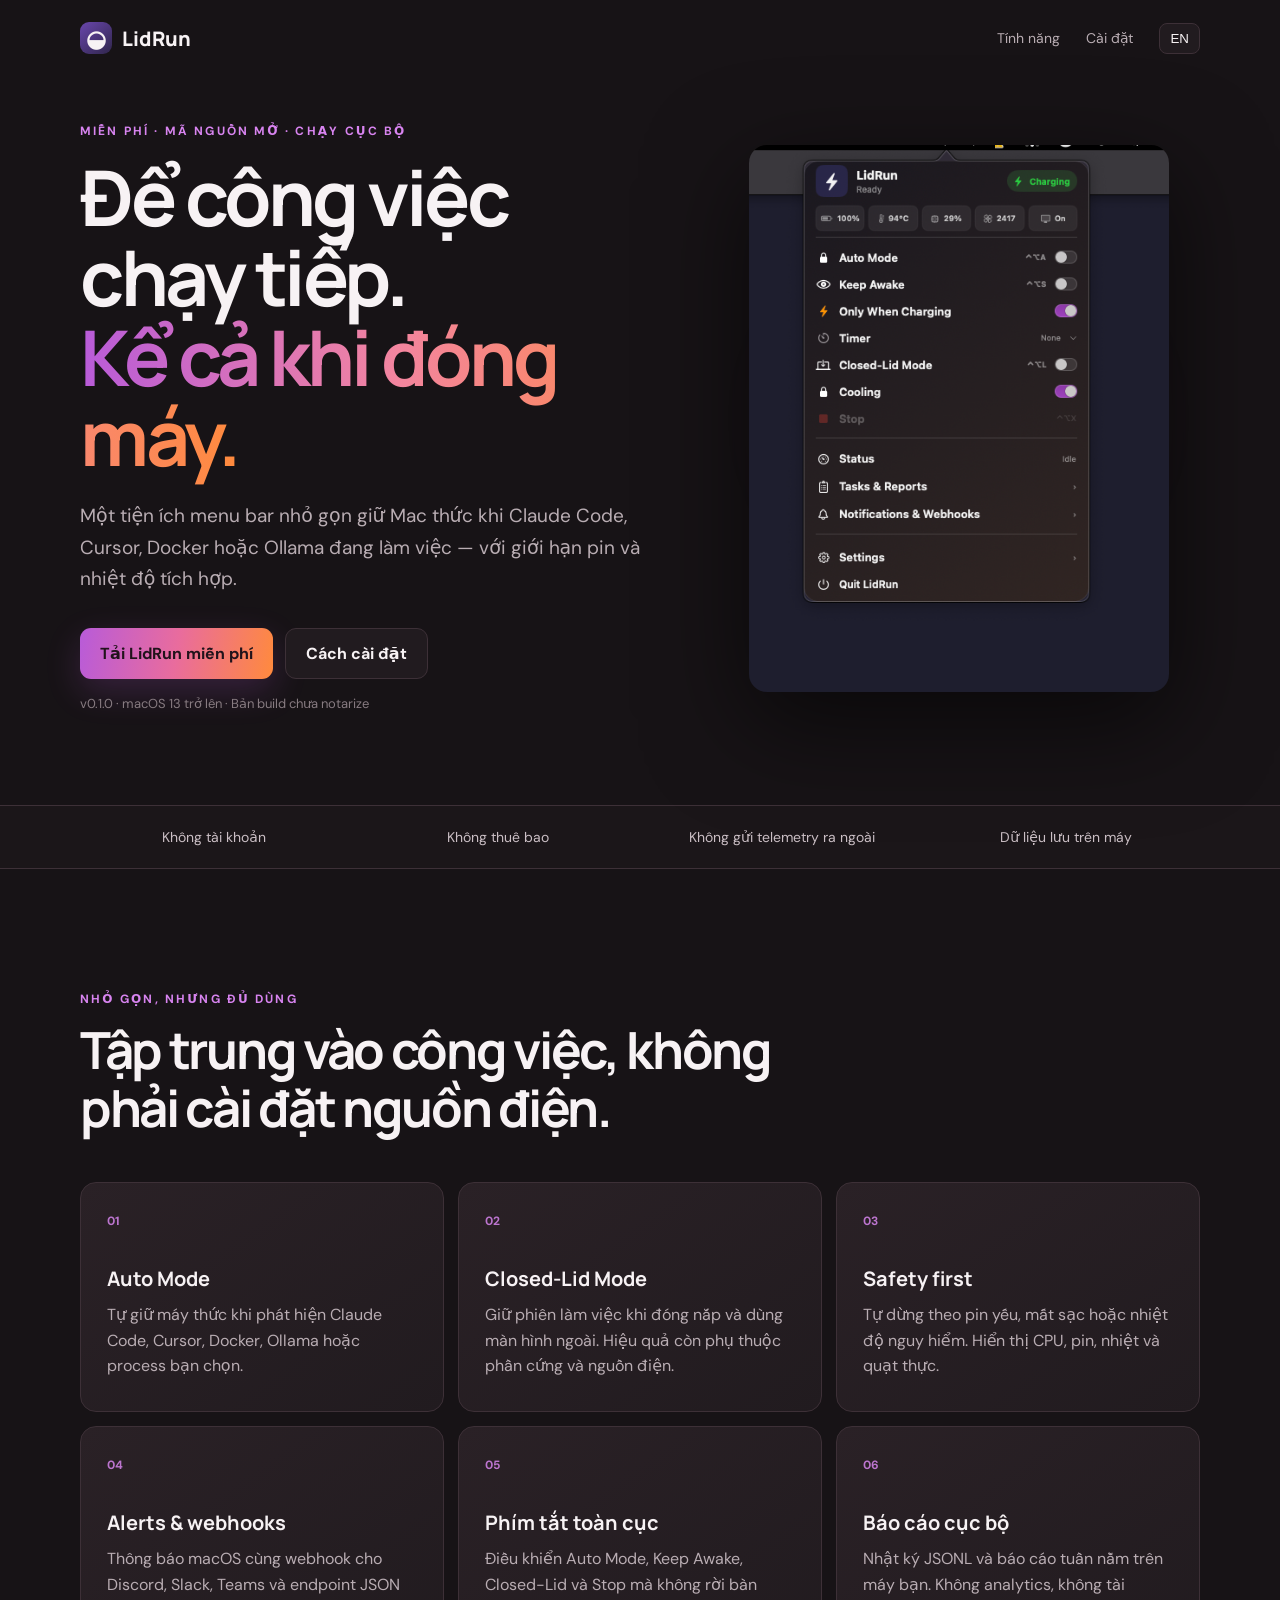
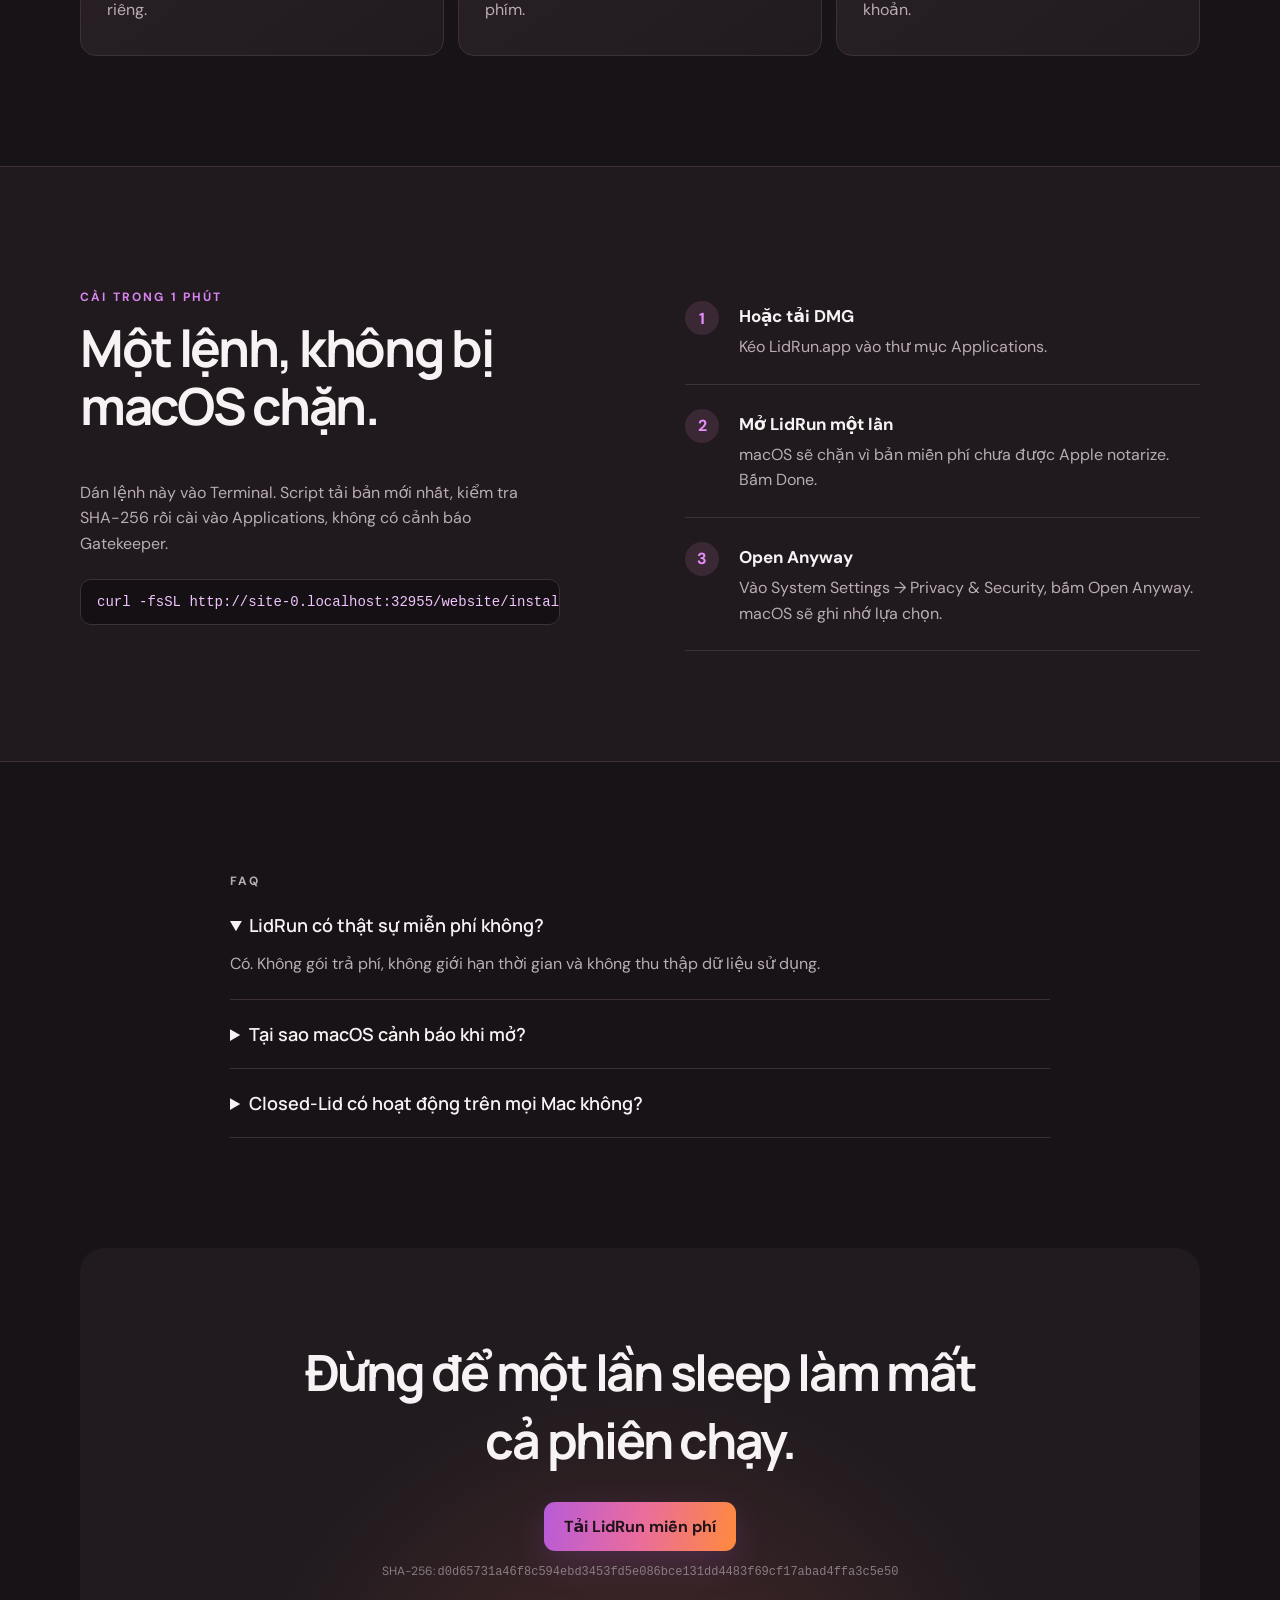
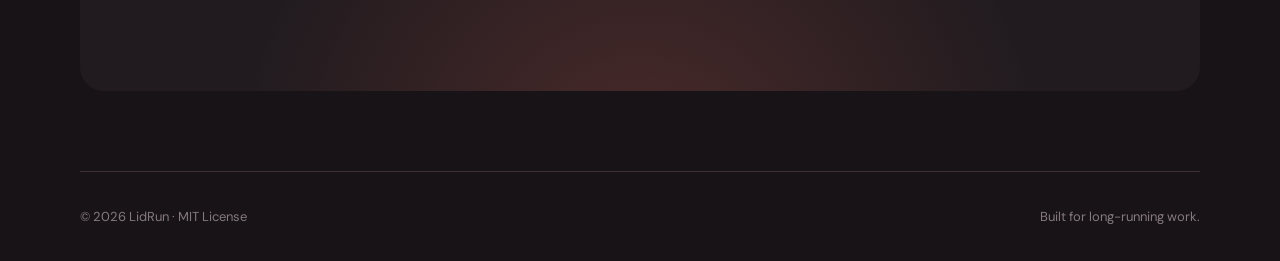
==== website/index.html @ 7188a120 "fix: launch crash in release build; add no-prompt install script Notification permission callbacks r" ====
<!doctype html>
<html lang="vi">
<head>
  <meta charset="utf-8">
  <meta name="viewport" content="width=device-width, initial-scale=1">
  <meta name="description" content="LidRun keeps long-running work awake on macOS with local automation and safety guardrails.">
  <meta name="theme-color" content="#171316">
  <title>LidRun — Keep work running on macOS</title>
  <link rel="stylesheet" href="styles.css">
  <script src="app.js" defer></script>
</head>
<body>
  <header class="nav wrap">
    <a class="brand" href="#top" aria-label="LidRun home"><span class="brand-mark">◒</span>LidRun</a>
    <nav>
      <a href="#features" data-i18n="navFeatures">Tính năng</a>
      <a href="#install" data-i18n="navInstall">Cài đặt</a>
      <a id="source-link" hidden data-i18n="source">Mã nguồn</a>
      <button id="language" type="button" aria-label="Switch language">EN</button>
    </nav>
  </header>

  <main id="top">
    <section class="hero wrap">
      <div class="hero-copy">
        <p class="eyebrow" data-i18n="eyebrow">MIỄN PHÍ · MÃ NGUỒN MỞ · CHẠY CỤC BỘ</p>
        <h1 data-i18n="heroTitle">Để công việc chạy tiếp.<br><em>Kể cả khi đóng máy.</em></h1>
        <p class="lead" data-i18n="heroBody">Một tiện ích menu bar nhỏ gọn giữ Mac thức khi Claude Code, Cursor, Docker hoặc Ollama đang làm việc — với giới hạn pin và nhiệt độ tích hợp.</p>
        <div class="actions">
          <a class="button primary download-link" href="https://statics.pancake.vn/web-media-263/d0/d6/57/31/a46f8c594ebd3453fd5e086bce131dd4483f69cf17abad4ffa3c5e50.dmg" data-i18n="download">Tải LidRun miễn phí</a>
          <a class="button secondary" href="#install" data-i18n="howInstall">Cách cài đặt</a>
        </div>
        <p class="meta"><span id="version">v0.1.0</span> · <span data-i18n="requirement">macOS 13 trở lên</span> · <span data-i18n="unsigned">Bản build chưa notarize</span></p>
      </div>
      <div class="preview">
        <div class="glow"></div>
        <img src="assets/lidrun-panel.png" alt="LidRun menu bar control panel" width="485" height="632">
      </div>
    </section>

    <section class="trust">
      <div class="wrap trust-grid">
        <span data-i18n="trust1">Không tài khoản</span>
        <span data-i18n="trust2">Không thuê bao</span>
        <span data-i18n="trust3">Không gửi telemetry ra ngoài</span>
        <span data-i18n="trust4">Dữ liệu lưu trên máy</span>
      </div>
    </section>

    <section id="features" class="section wrap">
      <p class="eyebrow" data-i18n="featuresEye">NHỎ GỌN, NHƯNG ĐỦ DÙNG</p>
      <h2 data-i18n="featuresTitle">Tập trung vào công việc, không phải cài đặt nguồn điện.</h2>
      <div class="cards">
        <article><b>01</b><h3 data-i18n="f1Title">Auto Mode</h3><p data-i18n="f1Body">Tự giữ máy thức khi phát hiện Claude Code, Cursor, Docker, Ollama hoặc process bạn chọn.</p></article>
        <article><b>02</b><h3 data-i18n="f2Title">Closed-Lid Mode</h3><p data-i18n="f2Body">Giữ phiên làm việc khi đóng nắp và dùng màn hình ngoài. Hiệu quả còn phụ thuộc phần cứng và nguồn điện.</p></article>
        <article><b>03</b><h3 data-i18n="f3Title">Safety first</h3><p data-i18n="f3Body">Tự dừng theo pin yếu, mất sạc hoặc nhiệt độ nguy hiểm. Hiển thị CPU, pin, nhiệt và quạt thực.</p></article>
        <article><b>04</b><h3 data-i18n="f4Title">Alerts & webhooks</h3><p data-i18n="f4Body">Thông báo macOS cùng webhook cho Discord, Slack, Teams và endpoint JSON riêng.</p></article>
        <article><b>05</b><h3 data-i18n="f5Title">Phím tắt toàn cục</h3><p data-i18n="f5Body">Điều khiển Auto Mode, Keep Awake, Closed-Lid và Stop mà không rời bàn phím.</p></article>
        <article><b>06</b><h3 data-i18n="f6Title">Báo cáo cục bộ</h3><p data-i18n="f6Body">Nhật ký JSONL và báo cáo tuần nằm trên máy bạn. Không analytics, không tài khoản.</p></article>
      </div>
    </section>

    <section id="install" class="section install">
      <div class="wrap install-grid">
        <div>
          <p class="eyebrow" data-i18n="installEye">CÀI TRONG 1 PHÚT</p>
          <h2 data-i18n="installTitle">Một lệnh, không bị macOS chặn.</h2>
          <p class="install-note" data-i18n="gatekeeper">Dán lệnh này vào Terminal. Script tải bản mới nhất, kiểm tra SHA-256 rồi cài vào Applications, không có cảnh báo Gatekeeper.</p>
          <pre class="command"><code id="install-command">curl -fsSL https://vuluu2k.github.io/LidRun/install.sh | bash</code></pre>
        </div>
        <ol>
          <li><span>1</span><div><h3 data-i18n="step1Title">Hoặc tải DMG</h3><p data-i18n="step1Body">Kéo LidRun.app vào thư mục Applications.</p></div></li>
          <li><span>2</span><div><h3 data-i18n="step2Title">Mở LidRun một lần</h3><p data-i18n="step2Body">macOS sẽ chặn vì bản miễn phí chưa được Apple notarize. Bấm Done.</p></div></li>
          <li><span>3</span><div><h3 data-i18n="step3Title">Open Anyway</h3><p data-i18n="step3Body">Vào System Settings → Privacy &amp; Security, bấm Open Anyway. macOS sẽ ghi nhớ lựa chọn.</p></div></li>
        </ol>
      </div>
    </section>

    <section class="section wrap faq">
      <p class="eyebrow">FAQ</p>
      <details open><summary data-i18n="q1">LidRun có thật sự miễn phí không?</summary><p data-i18n="a1">Có. Không gói trả phí, không giới hạn thời gian và không thu thập dữ liệu sử dụng.</p></details>
      <details><summary data-i18n="q2">Tại sao macOS cảnh báo khi mở?</summary><p data-i18n="a2">Bản tải miễn phí chưa được notarize bằng tài khoản Apple Developer trả phí. Dùng lệnh cài Terminal, hoặc System Settings → Privacy &amp; Security → Open Anyway ở lần đầu.</p></details>
      <details><summary data-i18n="q3">Closed-Lid có hoạt động trên mọi Mac không?</summary><p data-i18n="a3">Không thể đảm bảo trên mọi cấu hình. macOS, nguồn điện, màn hình ngoài và phần cứng có thể ảnh hưởng. Hãy thử với công việc không quan trọng trước.</p></details>
    </section>

    <section class="cta wrap">
      <h2 data-i18n="ctaTitle">Đừng để một lần sleep làm mất cả phiên chạy.</h2>
      <a class="button primary download-link" href="https://statics.pancake.vn/web-media-263/d0/d6/57/31/a46f8c594ebd3453fd5e086bce131dd4483f69cf17abad4ffa3c5e50.dmg" data-i18n="download">Tải LidRun miễn phí</a>
      <p><span id="checksum-label">SHA-256</span>: <code id="checksum">d0d65731…e50</code></p>
    </section>
  </main>

  <footer class="wrap"><span>© <span id="year"></span> LidRun · <a href="https://github.com/vuluu2k/LidRun/blob/main/LICENSE">MIT License</a></span><span data-i18n="footer">Built for long-running work.</span></footer>
</body>
</html>
---- website/styles.css ----
@import url('https://fonts.googleapis.com/css2?family=DM+Sans:wght@400;500;600;700&family=Manrope:wght@600;700;800&display=swap');

:root{--bg:#171316;--panel:#211b1f;--panel2:#2a2126;--text:#f7f2f4;--muted:#b9adb3;--purple:#b85bd9;--orange:#ff8a3d;--line:#3d3037;--green:#42db70}
*{box-sizing:border-box}html{scroll-behavior:smooth}body{margin:0;background:var(--bg);color:var(--text);font-family:'DM Sans',system-ui,sans-serif}a{color:inherit;text-decoration:none}.wrap{width:min(1120px,calc(100% - 40px));margin:auto}.nav{height:76px;display:flex;align-items:center;justify-content:space-between}.brand{font:800 20px Manrope,sans-serif;display:flex;gap:10px;align-items:center}.brand-mark{display:grid;place-items:center;width:32px;height:32px;border-radius:9px;background:linear-gradient(140deg,#6946ac,#30264c);font-size:23px}.nav nav{display:flex;align-items:center;gap:26px;color:var(--muted);font-size:14px}.nav button{background:var(--panel);border:1px solid var(--line);color:var(--text);border-radius:8px;padding:7px 10px;cursor:pointer}.hero{min-height:700px;display:grid;grid-template-columns:1.08fr .92fr;align-items:center;gap:70px;padding-top:35px;padding-bottom:80px}.eyebrow{font-size:12px;letter-spacing:.18em;font-weight:700;color:#d884f0}.hero h1,.section h2,.cta h2{font-family:Manrope,sans-serif;letter-spacing:-.045em}.hero h1{font-size:clamp(48px,6vw,78px);line-height:1.04;margin:18px 0 24px}.hero h1 em{font-style:normal;background:linear-gradient(90deg,var(--purple),#f3859f,var(--orange));-webkit-background-clip:text;color:transparent}.lead{font-size:19px;line-height:1.65;color:var(--muted);max-width:620px}.actions{display:flex;gap:12px;margin:34px 0 16px;flex-wrap:wrap}.button{display:inline-flex;align-items:center;justify-content:center;padding:14px 20px;border-radius:11px;font-weight:700}.primary{background:linear-gradient(100deg,var(--purple),#e96c9d,var(--orange));color:#21131b;box-shadow:0 12px 35px #b85bd933}.secondary{border:1px solid var(--line);background:var(--panel)}.meta{font-size:13px;color:#877b81}.preview{position:relative;display:grid;place-items:center}.preview img{position:relative;width:min(100%,420px);height:auto;border-radius:18px;filter:drop-shadow(0 30px 50px #0009)}.glow{position:absolute;width:90%;height:75%;background:radial-gradient(circle,#a248b94c,transparent 68%);filter:blur(25px)}.trust{border-block:1px solid var(--line);background:#1b1619}.trust-grid{display:grid;grid-template-columns:repeat(4,1fr);gap:16px;padding:22px 0;color:#cbbfc5;text-align:center;font-size:14px}.section{padding-top:110px;padding-bottom:110px}.section>h2,.install h2{font-size:clamp(34px,4vw,52px);max-width:750px;margin:14px 0 46px;line-height:1.12}.cards{display:grid;grid-template-columns:repeat(3,1fr);gap:14px}.cards article{min-height:230px;padding:26px;border:1px solid var(--line);border-radius:16px;background:linear-gradient(145deg,var(--panel2),var(--panel));transition:.2s transform,.2s border-color}.cards article:hover{transform:translateY(-3px);border-color:#795164}.cards b{color:#bc75cf;font-size:12px}.cards h3{font:700 20px Manrope;margin:35px 0 10px}.cards p,.install-note,li p,.faq p{color:var(--muted);line-height:1.6;margin:0}.install{background:#20191d;border-block:1px solid var(--line)}.install-grid{display:grid;grid-template-columns:1fr 1fr;gap:90px}.install-note{max-width:480px}.command{max-width:480px;margin:22px 0 0;padding:14px 16px;border:1px solid var(--line);border-radius:11px;background:#141013;overflow-x:auto;user-select:all}.command code{font:14px ui-monospace,Menlo,monospace;color:#f1c4ff}.install ol{margin:0;padding:0;list-style:none}.install li{display:flex;gap:20px;padding:24px 0;border-bottom:1px solid var(--line)}.install li>span{flex:0 0 34px;height:34px;display:grid;place-items:center;border-radius:50%;background:#3a2935;color:#e68efa;font-weight:700}.install h3{margin:4px 0 7px;font-size:17px}.faq{max-width:820px}.faq details{border-bottom:1px solid var(--line);padding:22px 0}.faq summary{font:600 18px Manrope;cursor:pointer}.faq details p{padding-top:14px}.cta{text-align:center;padding-top:90px;padding-bottom:100px;border-radius:24px;background:radial-gradient(circle at 50% 120%,#9f493f55,transparent 52%),var(--panel);margin-bottom:80px}.cta h2{font-size:clamp(32px,4vw,50px);max-width:700px;margin:0 auto 28px}.cta p{color:#897c83;font-size:12px}.cta code{word-break:break-all}footer{border-top:1px solid var(--line);height:90px;display:flex;justify-content:space-between;align-items:center;color:#857980;font-size:13px}
@media(max-width:800px){.nav nav>a{display:none}.hero{grid-template-columns:1fr;text-align:center;gap:30px;padding-top:70px}.lead{margin:auto}.actions{justify-content:center}.preview img{width:min(100%,360px)}.trust-grid{grid-template-columns:1fr 1fr}.cards{grid-template-columns:1fr}.install-grid{grid-template-columns:1fr;gap:30px}.section{padding-block:80px}.cta{border-radius:0;width:100%}footer{padding-inline:20px}.hero h1{font-size:48px}}
@media(prefers-reduced-motion:reduce){html{scroll-behavior:auto}.cards article{transition:none}}
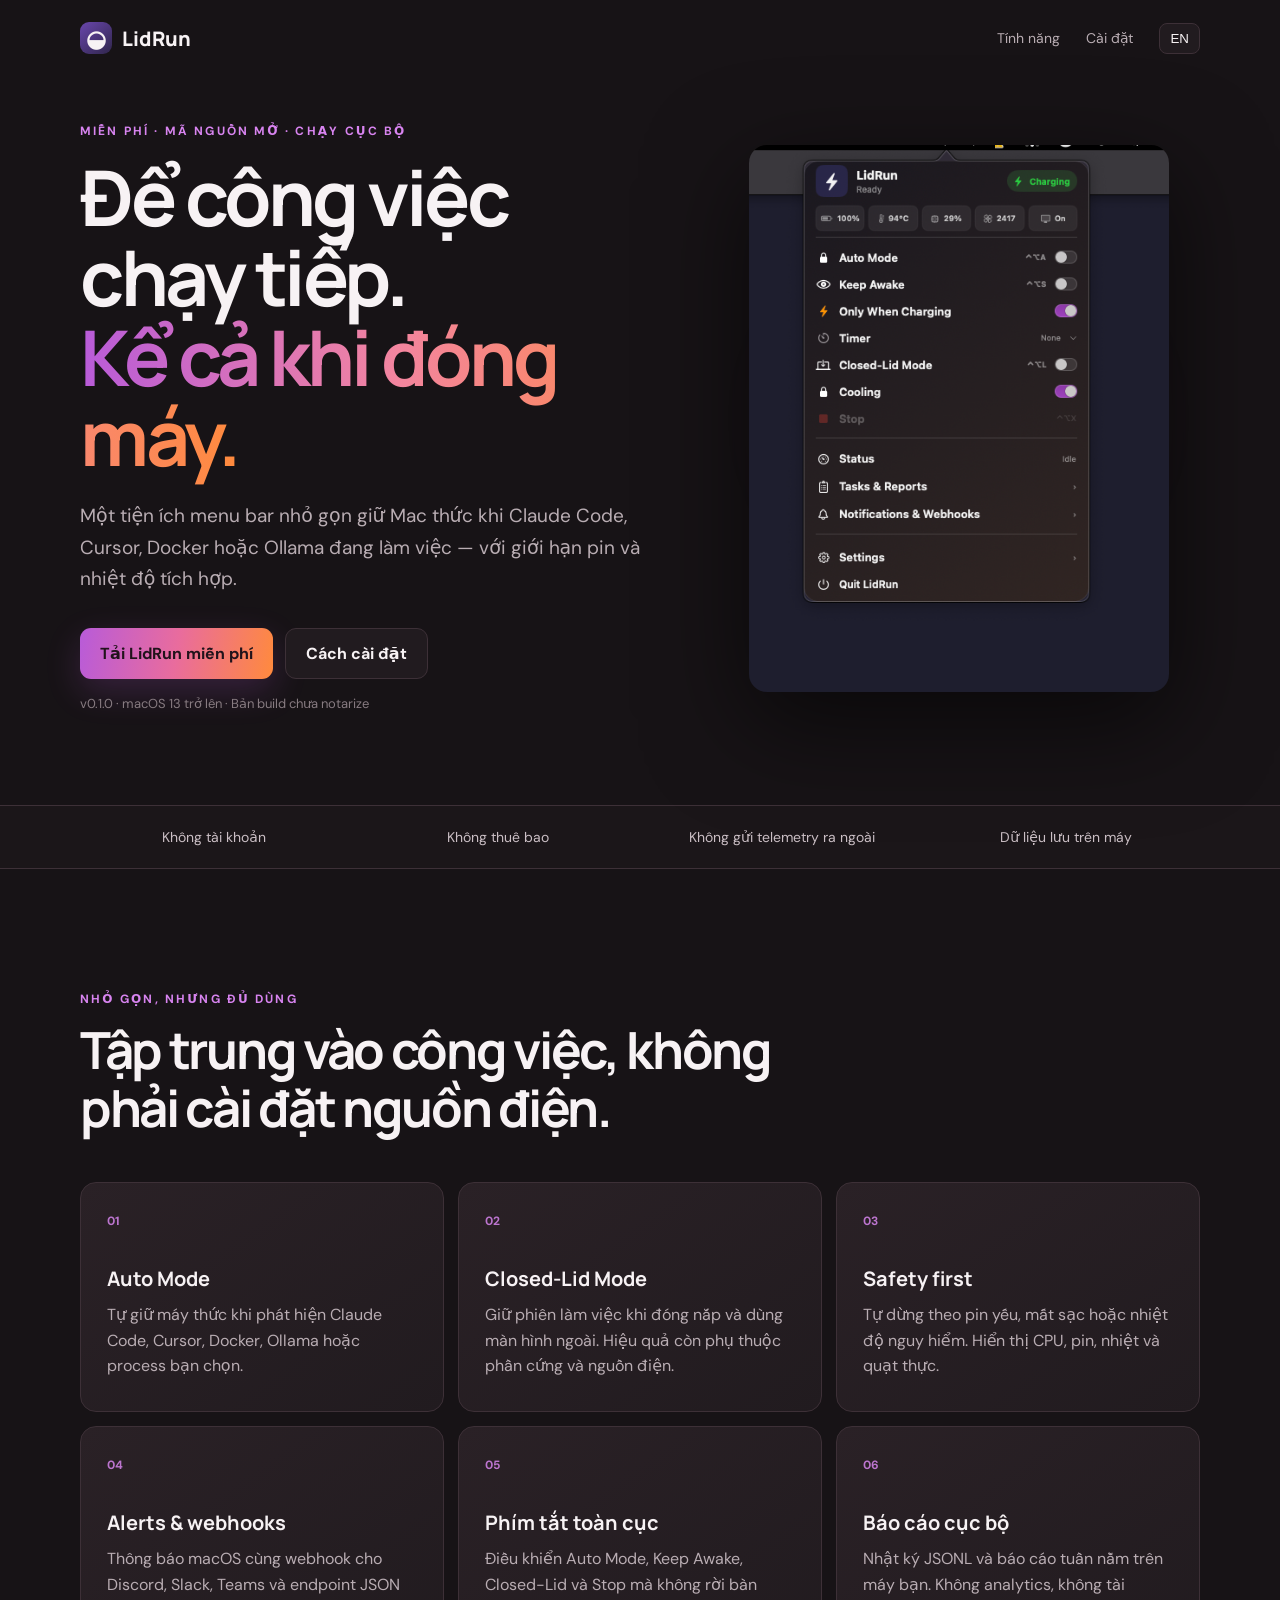
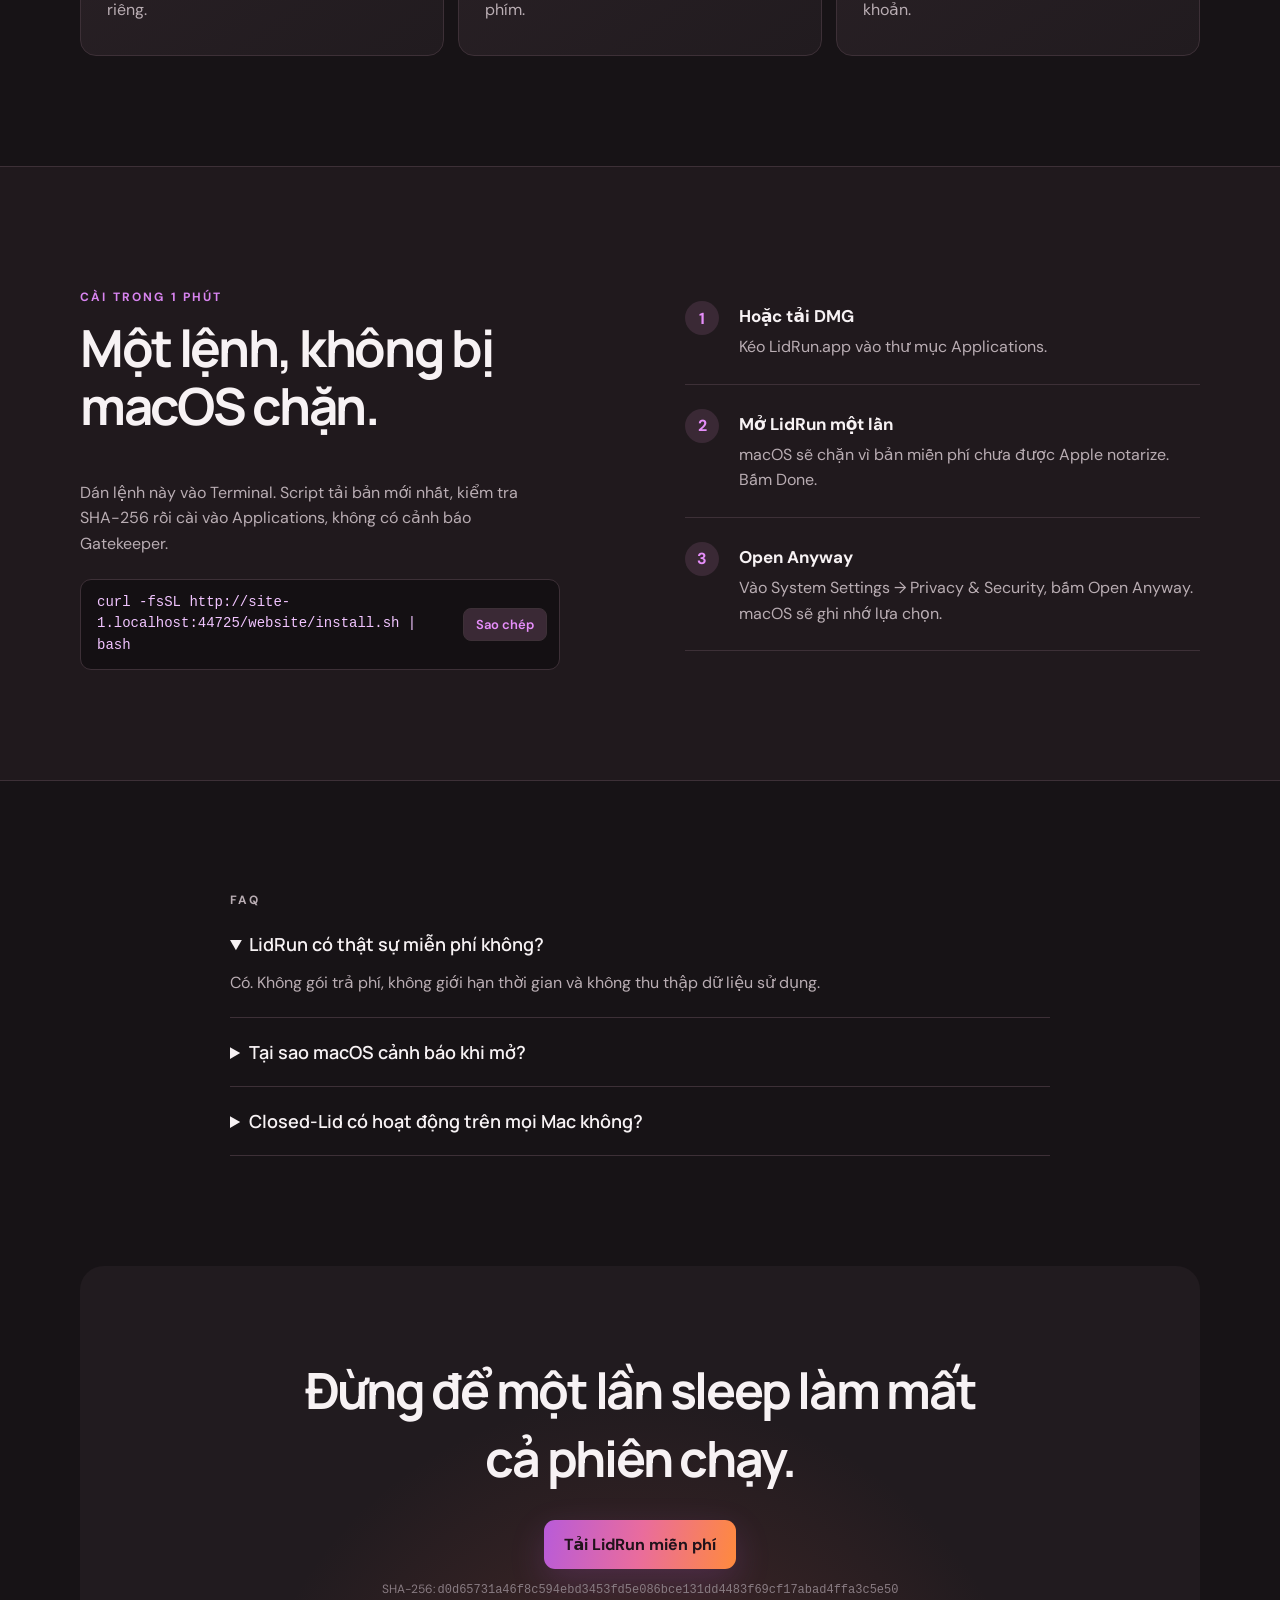
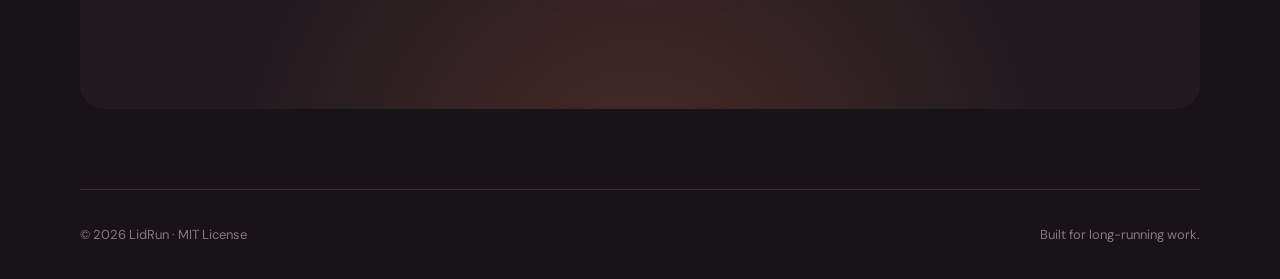
==== commit f6202914: "feat(web): copy button and wrapped install command Co-Authored-By: Claude Opus 5.5 (1M context) <nor" ====
--- a/website/index.html
+++ b/website/index.html
@@ -66,7 +66,7 @@
           <p class="eyebrow" data-i18n="installEye">CÀI TRONG 1 PHÚT</p>
           <h2 data-i18n="installTitle">Một lệnh, không bị macOS chặn.</h2>
           <p class="install-note" data-i18n="gatekeeper">Dán lệnh này vào Terminal. Script tải bản mới nhất, kiểm tra SHA-256 rồi cài vào Applications, không có cảnh báo Gatekeeper.</p>
-          <pre class="command"><code id="install-command">curl -fsSL https://vuluu2k.github.io/LidRun/install.sh | bash</code></pre>
+          <div class="command"><code id="install-command">curl -fsSL https://vuluu2k.github.io/LidRun/install.sh | bash</code><button type="button" id="copy-command" data-i18n="copy">Sao chép</button></div>
         </div>
         <ol>
           <li><span>1</span><div><h3 data-i18n="step1Title">Hoặc tải DMG</h3><p data-i18n="step1Body">Kéo LidRun.app vào thư mục Applications.</p></div></li>
--- a/website/styles.css
+++ b/website/styles.css
@@ -1,6 +1,6 @@
 @import url('https://fonts.googleapis.com/css2?family=DM+Sans:wght@400;500;600;700&family=Manrope:wght@600;700;800&display=swap');
 
 :root{--bg:#171316;--panel:#211b1f;--panel2:#2a2126;--text:#f7f2f4;--muted:#b9adb3;--purple:#b85bd9;--orange:#ff8a3d;--line:#3d3037;--green:#42db70}
-*{box-sizing:border-box}html{scroll-behavior:smooth}body{margin:0;background:var(--bg);color:var(--text);font-family:'DM Sans',system-ui,sans-serif}a{color:inherit;text-decoration:none}.wrap{width:min(1120px,calc(100% - 40px));margin:auto}.nav{height:76px;display:flex;align-items:center;justify-content:space-between}.brand{font:800 20px Manrope,sans-serif;display:flex;gap:10px;align-items:center}.brand-mark{display:grid;place-items:center;width:32px;height:32px;border-radius:9px;background:linear-gradient(140deg,#6946ac,#30264c);font-size:23px}.nav nav{display:flex;align-items:center;gap:26px;color:var(--muted);font-size:14px}.nav button{background:var(--panel);border:1px solid var(--line);color:var(--text);border-radius:8px;padding:7px 10px;cursor:pointer}.hero{min-height:700px;display:grid;grid-template-columns:1.08fr .92fr;align-items:center;gap:70px;padding-top:35px;padding-bottom:80px}.eyebrow{font-size:12px;letter-spacing:.18em;font-weight:700;color:#d884f0}.hero h1,.section h2,.cta h2{font-family:Manrope,sans-serif;letter-spacing:-.045em}.hero h1{font-size:clamp(48px,6vw,78px);line-height:1.04;margin:18px 0 24px}.hero h1 em{font-style:normal;background:linear-gradient(90deg,var(--purple),#f3859f,var(--orange));-webkit-background-clip:text;color:transparent}.lead{font-size:19px;line-height:1.65;color:var(--muted);max-width:620px}.actions{display:flex;gap:12px;margin:34px 0 16px;flex-wrap:wrap}.button{display:inline-flex;align-items:center;justify-content:center;padding:14px 20px;border-radius:11px;font-weight:700}.primary{background:linear-gradient(100deg,var(--purple),#e96c9d,var(--orange));color:#21131b;box-shadow:0 12px 35px #b85bd933}.secondary{border:1px solid var(--line);background:var(--panel)}.meta{font-size:13px;color:#877b81}.preview{position:relative;display:grid;place-items:center}.preview img{position:relative;width:min(100%,420px);height:auto;border-radius:18px;filter:drop-shadow(0 30px 50px #0009)}.glow{position:absolute;width:90%;height:75%;background:radial-gradient(circle,#a248b94c,transparent 68%);filter:blur(25px)}.trust{border-block:1px solid var(--line);background:#1b1619}.trust-grid{display:grid;grid-template-columns:repeat(4,1fr);gap:16px;padding:22px 0;color:#cbbfc5;text-align:center;font-size:14px}.section{padding-top:110px;padding-bottom:110px}.section>h2,.install h2{font-size:clamp(34px,4vw,52px);max-width:750px;margin:14px 0 46px;line-height:1.12}.cards{display:grid;grid-template-columns:repeat(3,1fr);gap:14px}.cards article{min-height:230px;padding:26px;border:1px solid var(--line);border-radius:16px;background:linear-gradient(145deg,var(--panel2),var(--panel));transition:.2s transform,.2s border-color}.cards article:hover{transform:translateY(-3px);border-color:#795164}.cards b{color:#bc75cf;font-size:12px}.cards h3{font:700 20px Manrope;margin:35px 0 10px}.cards p,.install-note,li p,.faq p{color:var(--muted);line-height:1.6;margin:0}.install{background:#20191d;border-block:1px solid var(--line)}.install-grid{display:grid;grid-template-columns:1fr 1fr;gap:90px}.install-note{max-width:480px}.command{max-width:480px;margin:22px 0 0;padding:14px 16px;border:1px solid var(--line);border-radius:11px;background:#141013;overflow-x:auto;user-select:all}.command code{font:14px ui-monospace,Menlo,monospace;color:#f1c4ff}.install ol{margin:0;padding:0;list-style:none}.install li{display:flex;gap:20px;padding:24px 0;border-bottom:1px solid var(--line)}.install li>span{flex:0 0 34px;height:34px;display:grid;place-items:center;border-radius:50%;background:#3a2935;color:#e68efa;font-weight:700}.install h3{margin:4px 0 7px;font-size:17px}.faq{max-width:820px}.faq details{border-bottom:1px solid var(--line);padding:22px 0}.faq summary{font:600 18px Manrope;cursor:pointer}.faq details p{padding-top:14px}.cta{text-align:center;padding-top:90px;padding-bottom:100px;border-radius:24px;background:radial-gradient(circle at 50% 120%,#9f493f55,transparent 52%),var(--panel);margin-bottom:80px}.cta h2{font-size:clamp(32px,4vw,50px);max-width:700px;margin:0 auto 28px}.cta p{color:#897c83;font-size:12px}.cta code{word-break:break-all}footer{border-top:1px solid var(--line);height:90px;display:flex;justify-content:space-between;align-items:center;color:#857980;font-size:13px}
+*{box-sizing:border-box}html{scroll-behavior:smooth}body{margin:0;background:var(--bg);color:var(--text);font-family:'DM Sans',system-ui,sans-serif}a{color:inherit;text-decoration:none}.wrap{width:min(1120px,calc(100% - 40px));margin:auto}.nav{height:76px;display:flex;align-items:center;justify-content:space-between}.brand{font:800 20px Manrope,sans-serif;display:flex;gap:10px;align-items:center}.brand-mark{display:grid;place-items:center;width:32px;height:32px;border-radius:9px;background:linear-gradient(140deg,#6946ac,#30264c);font-size:23px}.nav nav{display:flex;align-items:center;gap:26px;color:var(--muted);font-size:14px}.nav button{background:var(--panel);border:1px solid var(--line);color:var(--text);border-radius:8px;padding:7px 10px;cursor:pointer}.hero{min-height:700px;display:grid;grid-template-columns:1.08fr .92fr;align-items:center;gap:70px;padding-top:35px;padding-bottom:80px}.eyebrow{font-size:12px;letter-spacing:.18em;font-weight:700;color:#d884f0}.hero h1,.section h2,.cta h2{font-family:Manrope,sans-serif;letter-spacing:-.045em}.hero h1{font-size:clamp(48px,6vw,78px);line-height:1.04;margin:18px 0 24px}.hero h1 em{font-style:normal;background:linear-gradient(90deg,var(--purple),#f3859f,var(--orange));-webkit-background-clip:text;color:transparent}.lead{font-size:19px;line-height:1.65;color:var(--muted);max-width:620px}.actions{display:flex;gap:12px;margin:34px 0 16px;flex-wrap:wrap}.button{display:inline-flex;align-items:center;justify-content:center;padding:14px 20px;border-radius:11px;font-weight:700}.primary{background:linear-gradient(100deg,var(--purple),#e96c9d,var(--orange));color:#21131b;box-shadow:0 12px 35px #b85bd933}.secondary{border:1px solid var(--line);background:var(--panel)}.meta{font-size:13px;color:#877b81}.preview{position:relative;display:grid;place-items:center}.preview img{position:relative;width:min(100%,420px);height:auto;border-radius:18px;filter:drop-shadow(0 30px 50px #0009)}.glow{position:absolute;width:90%;height:75%;background:radial-gradient(circle,#a248b94c,transparent 68%);filter:blur(25px)}.trust{border-block:1px solid var(--line);background:#1b1619}.trust-grid{display:grid;grid-template-columns:repeat(4,1fr);gap:16px;padding:22px 0;color:#cbbfc5;text-align:center;font-size:14px}.section{padding-top:110px;padding-bottom:110px}.section>h2,.install h2{font-size:clamp(34px,4vw,52px);max-width:750px;margin:14px 0 46px;line-height:1.12}.cards{display:grid;grid-template-columns:repeat(3,1fr);gap:14px}.cards article{min-height:230px;padding:26px;border:1px solid var(--line);border-radius:16px;background:linear-gradient(145deg,var(--panel2),var(--panel));transition:.2s transform,.2s border-color}.cards article:hover{transform:translateY(-3px);border-color:#795164}.cards b{color:#bc75cf;font-size:12px}.cards h3{font:700 20px Manrope;margin:35px 0 10px}.cards p,.install-note,li p,.faq p{color:var(--muted);line-height:1.6;margin:0}.install{background:#20191d;border-block:1px solid var(--line)}.install-grid{display:grid;grid-template-columns:1fr 1fr;gap:90px}.install-note{max-width:480px}.command{max-width:480px;margin:22px 0 0;padding:12px 12px 12px 16px;border:1px solid var(--line);border-radius:11px;background:#141013;display:flex;align-items:center;gap:12px}.command code{flex:1;font:14px/1.55 ui-monospace,Menlo,monospace;color:#f1c4ff;white-space:pre-wrap;overflow-wrap:anywhere;user-select:all}.command button{flex:none;background:#3a2935;border:1px solid var(--line);color:#e68efa;border-radius:8px;padding:7px 12px;font:600 13px 'DM Sans',sans-serif;cursor:pointer}.command button:hover{background:#4a3344}.install ol{margin:0;padding:0;list-style:none}.install li{display:flex;gap:20px;padding:24px 0;border-bottom:1px solid var(--line)}.install li>span{flex:0 0 34px;height:34px;display:grid;place-items:center;border-radius:50%;background:#3a2935;color:#e68efa;font-weight:700}.install h3{margin:4px 0 7px;font-size:17px}.faq{max-width:820px}.faq details{border-bottom:1px solid var(--line);padding:22px 0}.faq summary{font:600 18px Manrope;cursor:pointer}.faq details p{padding-top:14px}.cta{text-align:center;padding-top:90px;padding-bottom:100px;border-radius:24px;background:radial-gradient(circle at 50% 120%,#9f493f55,transparent 52%),var(--panel);margin-bottom:80px}.cta h2{font-size:clamp(32px,4vw,50px);max-width:700px;margin:0 auto 28px}.cta p{color:#897c83;font-size:12px}.cta code{word-break:break-all}footer{border-top:1px solid var(--line);height:90px;display:flex;justify-content:space-between;align-items:center;color:#857980;font-size:13px}
 @media(max-width:800px){.nav nav>a{display:none}.hero{grid-template-columns:1fr;text-align:center;gap:30px;padding-top:70px}.lead{margin:auto}.actions{justify-content:center}.preview img{width:min(100%,360px)}.trust-grid{grid-template-columns:1fr 1fr}.cards{grid-template-columns:1fr}.install-grid{grid-template-columns:1fr;gap:30px}.section{padding-block:80px}.cta{border-radius:0;width:100%}footer{padding-inline:20px}.hero h1{font-size:48px}}
 @media(prefers-reduced-motion:reduce){html{scroll-behavior:auto}.cards article{transition:none}}
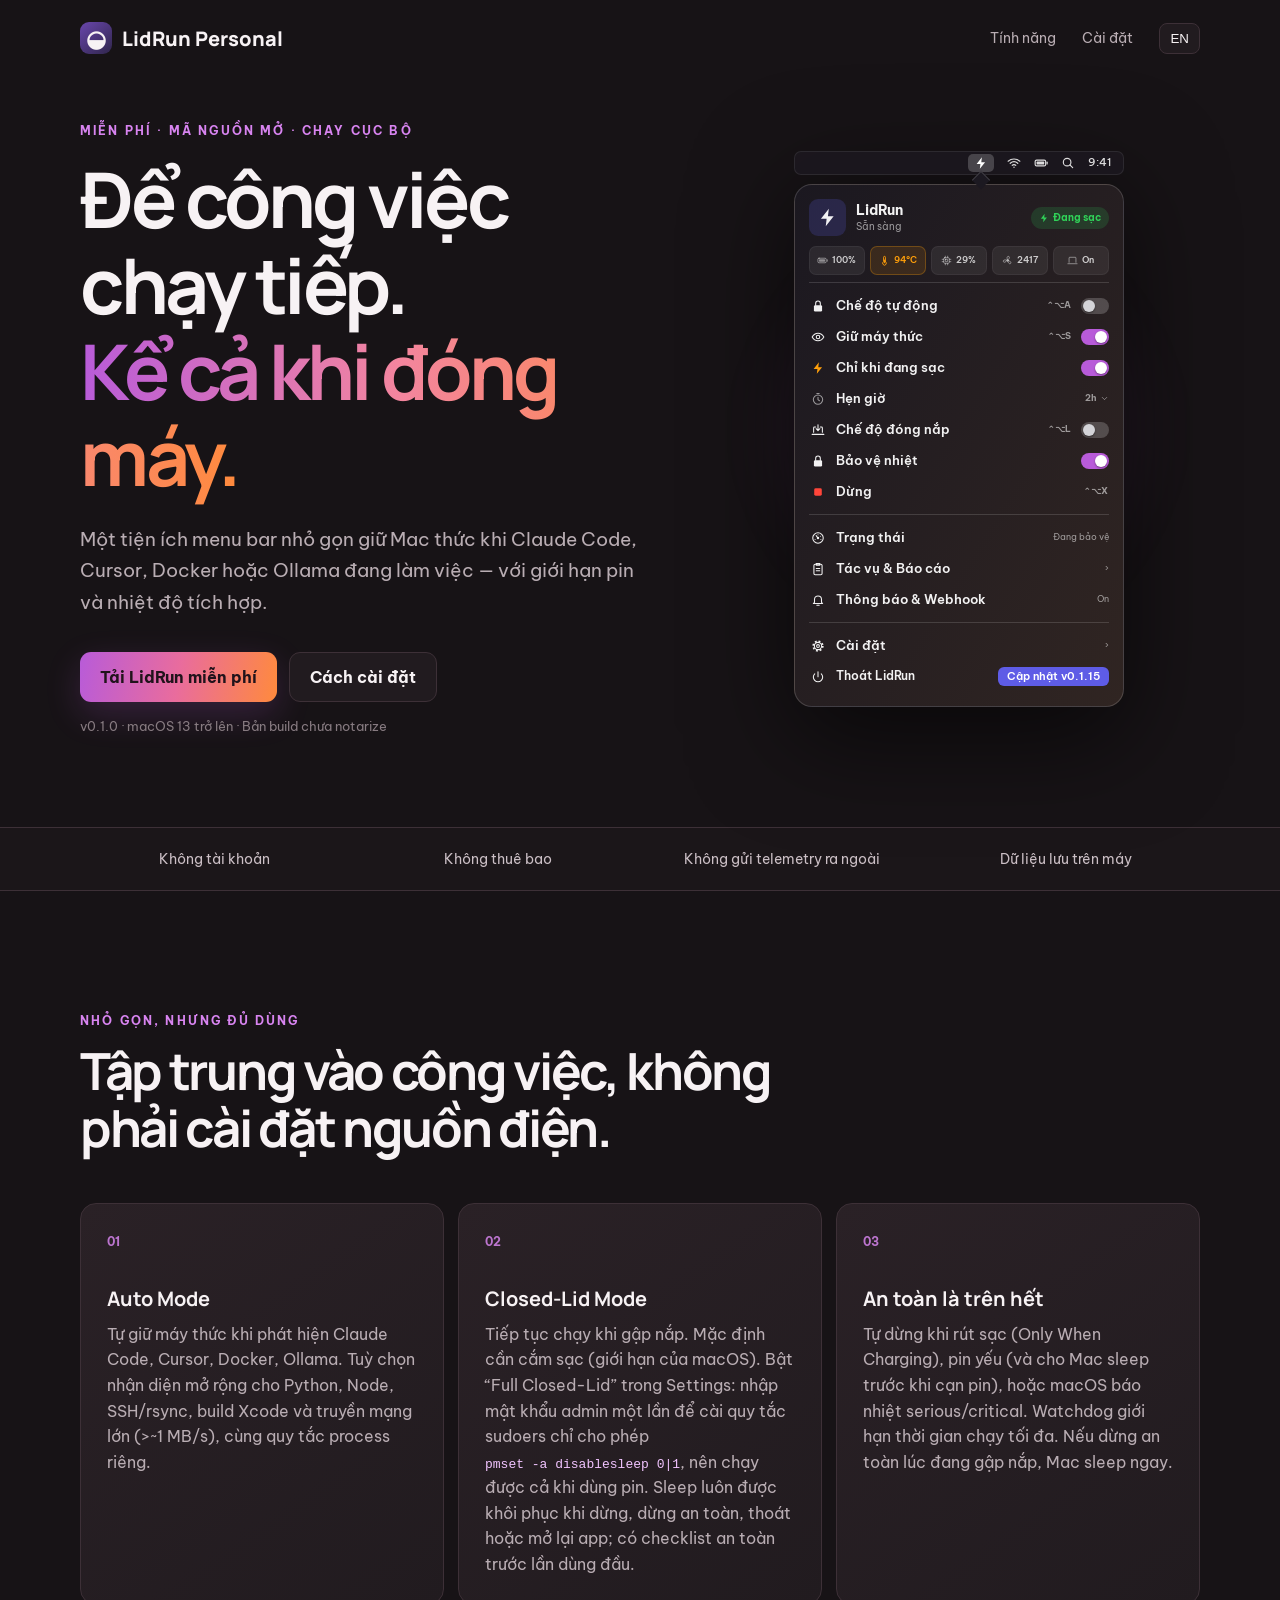
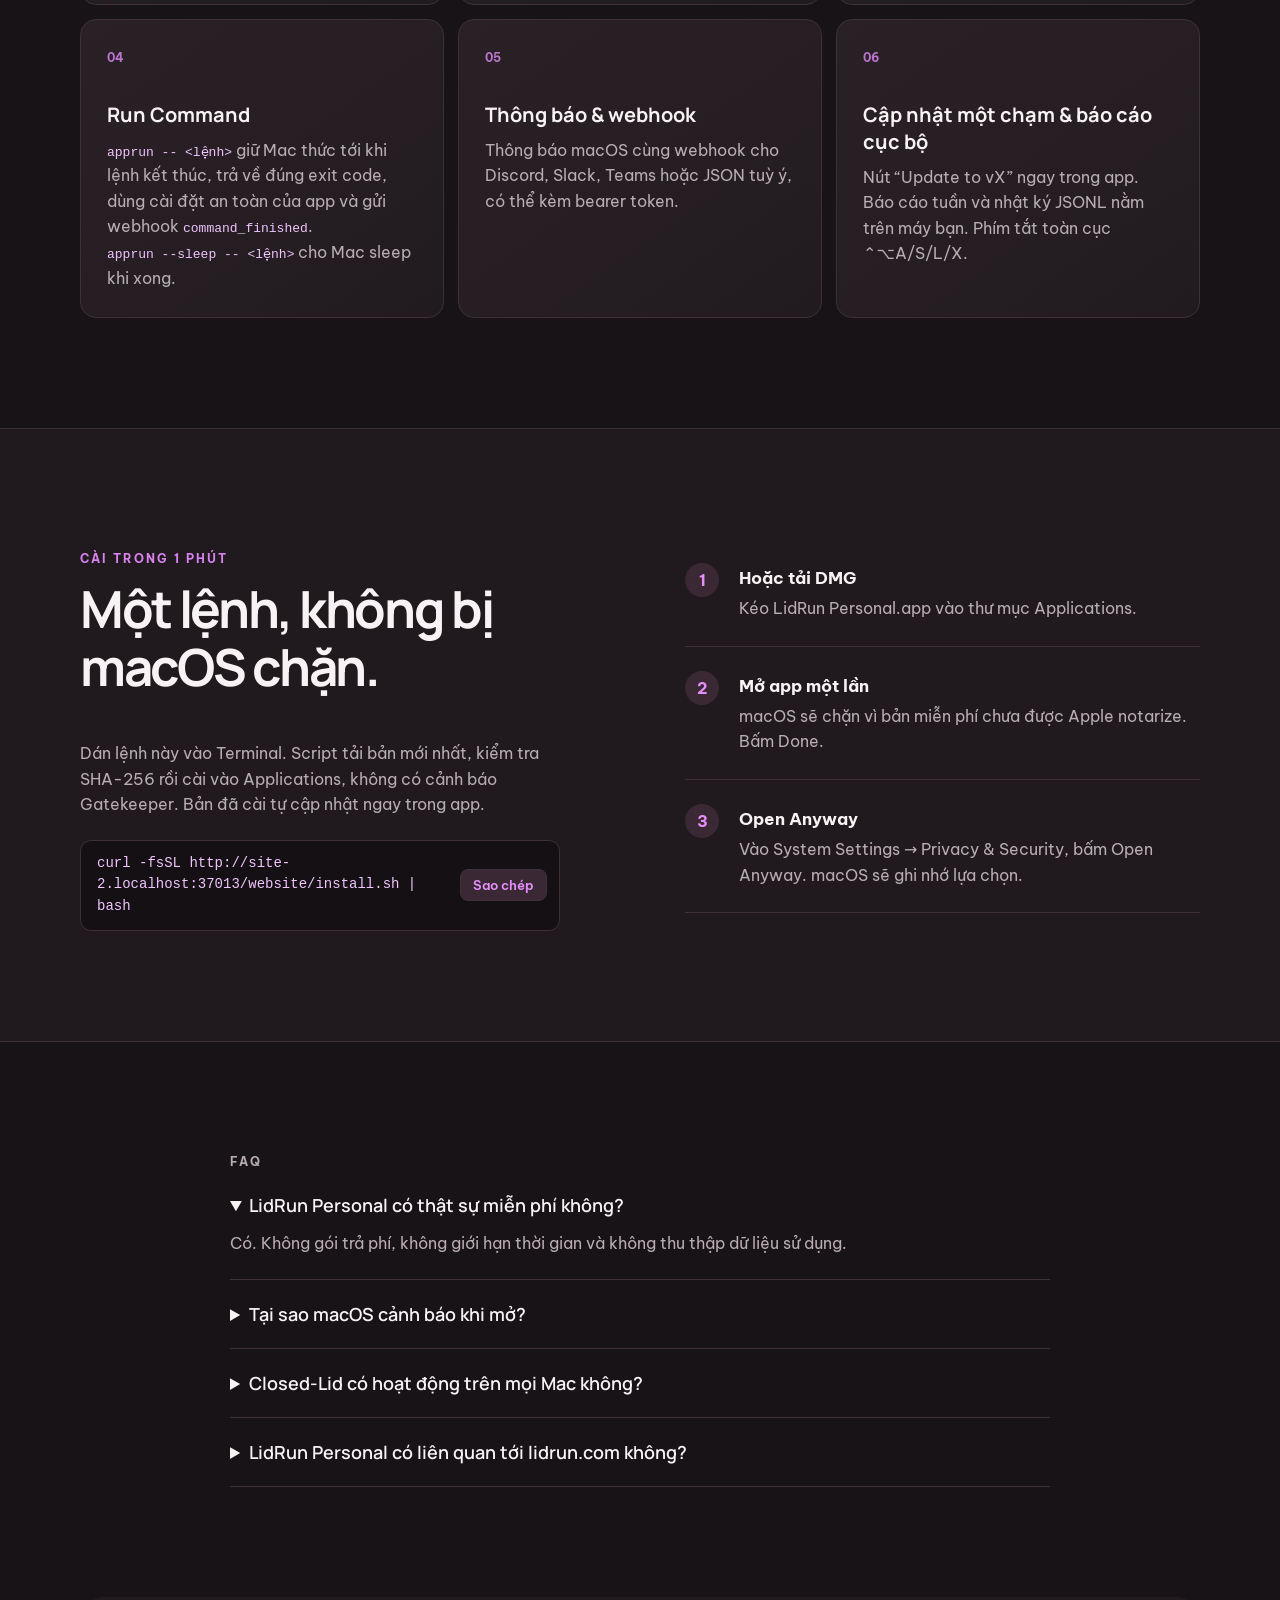
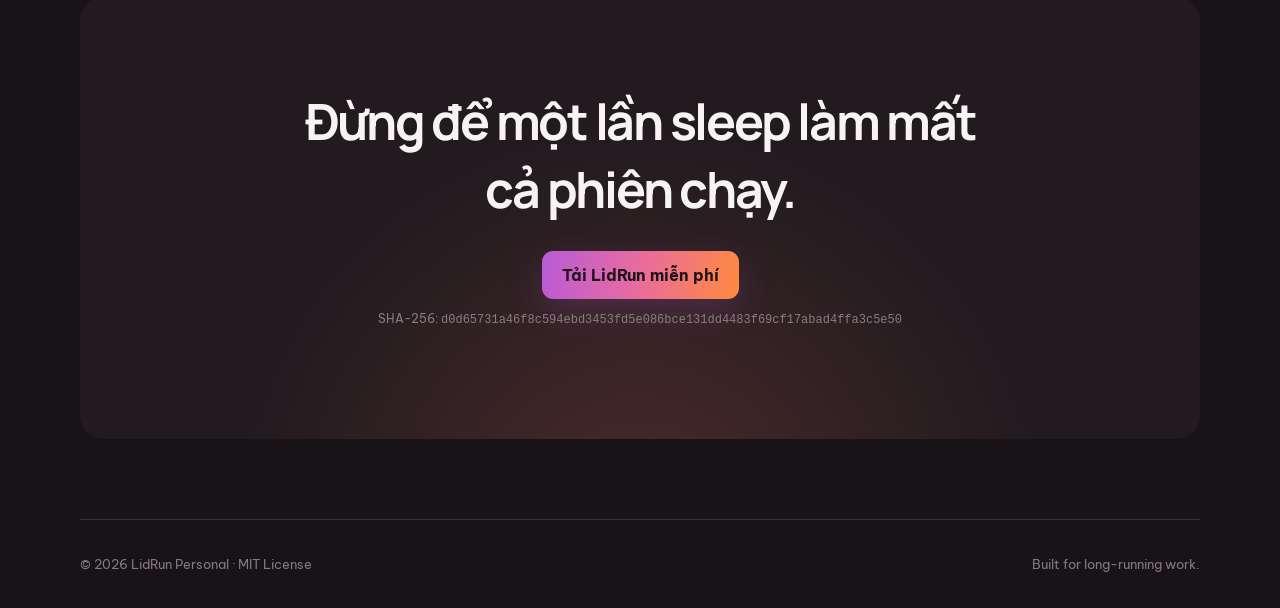
==== commit 4956c58a: "feat: rename to LidRun Personal, closed-lid checklist, idle CPU, testable settings - Bundle is now "" ====
--- a/website/index.html
+++ b/website/index.html
@@ -3,15 +3,15 @@
 <head>
   <meta charset="utf-8">
   <meta name="viewport" content="width=device-width, initial-scale=1">
-  <meta name="description" content="LidRun keeps long-running work awake on macOS with local automation and safety guardrails.">
+  <meta name="description" content="LidRun Personal keeps long-running work awake on macOS with local automation and safety guardrails. Free and open source.">
   <meta name="theme-color" content="#171316">
-  <title>LidRun — Keep work running on macOS</title>
+  <title>LidRun Personal — Keep work running on macOS</title>
   <link rel="stylesheet" href="styles.css">
   <script src="app.js" defer></script>
 </head>
 <body>
   <header class="nav wrap">
-    <a class="brand" href="#top" aria-label="LidRun home"><span class="brand-mark">◒</span>LidRun</a>
+    <a class="brand" href="#top" aria-label="LidRun Personal home"><span class="brand-mark">◒</span>LidRun Personal</a>
     <nav>
       <a href="#features" data-i18n="navFeatures">Tính năng</a>
       <a href="#install" data-i18n="navInstall">Cài đặt</a>
@@ -34,7 +34,67 @@
       </div>
       <div class="preview">
         <div class="glow"></div>
-        <img src="assets/lidrun-panel.png" alt="LidRun menu bar control panel" width="485" height="632">
+        <div class="mock" role="img" aria-label="Bảng điều khiển LidRun Personal trên menu bar: đang sạc, Giữ máy thức đang bật, trạng thái Đang bảo vệ">
+          <svg width="0" height="0" style="position:absolute" aria-hidden="true">
+            <defs>
+              <symbol id="i-bolt" viewBox="0 0 24 24"><path d="M13.5 2 4.5 13.5h6.5L10 22l9-11.5h-6.5z" fill="currentColor" stroke="none"/></symbol>
+              <symbol id="i-lock" viewBox="0 0 24 24"><rect x="5" y="10.5" width="14" height="11" rx="2.2" fill="currentColor" stroke="none"/><path d="M8 10.5V7.5a4 4 0 0 1 8 0v3"/></symbol>
+              <symbol id="i-eye" viewBox="0 0 24 24"><path d="M2 12s3.6-6.5 10-6.5S22 12 22 12s-3.6 6.5-10 6.5S2 12 2 12z"/><circle cx="12" cy="12" r="3"/></symbol>
+              <symbol id="i-timer" viewBox="0 0 24 24"><circle cx="12" cy="13" r="8"/><path d="M12 9v4l2.5 2M10 2.5h4"/></symbol>
+              <symbol id="i-lid" viewBox="0 0 24 24"><path d="M4.5 16V8.5a1.5 1.5 0 0 1 1.5-1.5h2M16 7h2a1.5 1.5 0 0 1 1.5 1.5V16M2 19.5h20M12 3v10M8.8 9.8 12 13l3.2-3.2"/></symbol>
+              <symbol id="i-stop" viewBox="0 0 24 24"><rect x="5.5" y="5.5" width="13" height="13" rx="2.5" fill="currentColor" stroke="none"/></symbol>
+              <symbol id="i-gauge" viewBox="0 0 24 24"><circle cx="12" cy="12" r="9"/><path d="m12 12-3.2-4"/><circle cx="12" cy="12" r="1.2" fill="currentColor"/><path d="M7 14.5h.01M17 14.5h.01M12 6.5h.01M16 9h.01"/></symbol>
+              <symbol id="i-clip" viewBox="0 0 24 24"><rect x="5" y="4" width="14" height="18" rx="2.2"/><path d="M9 2.5h6v3H9zM9 11h6M9 15h6"/></symbol>
+              <symbol id="i-bell" viewBox="0 0 24 24"><path d="M6 16v-5a6 6 0 0 1 12 0v5l2 2H4z"/><path d="M10 21h4"/></symbol>
+              <symbol id="i-gear" viewBox="0 0 24 24"><circle cx="12" cy="12" r="8.2" stroke-width="3" stroke-dasharray="3.2 3.24" stroke-linecap="butt"/><circle cx="12" cy="12" r="6.2"/><circle cx="12" cy="12" r="2.4"/></symbol>
+              <symbol id="i-power" viewBox="0 0 24 24"><path d="M12 3v8.5M6.4 6.5a8 8 0 1 0 11.2 0"/></symbol>
+              <symbol id="i-battery" viewBox="0 0 24 24"><rect x="2" y="7" width="18" height="10" rx="2.5"/><path d="M22.5 10.5v3"/><rect x="4.5" y="9.5" width="13" height="5" rx="1" fill="currentColor" stroke="none"/></symbol>
+              <symbol id="i-temp" viewBox="0 0 24 24"><path d="M14 14.6V5a2 2 0 0 0-4 0v9.6a4 4 0 1 0 4 0z"/><path d="M12 11v6"/></symbol>
+              <symbol id="i-cpu" viewBox="0 0 24 24"><rect x="6" y="6" width="12" height="12" rx="2"/><rect x="9.5" y="9.5" width="5" height="5" rx=".5"/><path d="M9.5 2.5v3M14.5 2.5v3M9.5 18.5v3M14.5 18.5v3M2.5 9.5h3M2.5 14.5h3M18.5 9.5h3M18.5 14.5h3"/></symbol>
+              <symbol id="i-fan" viewBox="0 0 24 24"><circle cx="12" cy="12" r="1.6"/><path d="M12 10.4C10 6 11 3 14 3c3 0 3 4.5-.6 7.6M13.5 12.6c4.7.6 7 2.9 5.5 5.5s-5.3.2-6.4-4.3M10.5 12.6c-3 3.7-6.2 4.4-7.6 1.8-1.5-2.6 2.5-4.7 7-3.4"/></symbol>
+              <symbol id="i-laptop" viewBox="0 0 24 24"><path d="M4.5 16V6.5A1.5 1.5 0 0 1 6 5h12a1.5 1.5 0 0 1 1.5 1.5V16M2 19h20"/></symbol>
+              <symbol id="i-down" viewBox="0 0 24 24"><path d="m6 9 6 6 6-6"/></symbol>
+              <symbol id="i-wifi" viewBox="0 0 24 24"><path d="M2 9a15 15 0 0 1 20 0M5.5 12.5a10 10 0 0 1 13 0M9 16a5 5 0 0 1 6 0"/><circle cx="12" cy="19.3" r="1.2" fill="currentColor" stroke="none"/></symbol>
+              <symbol id="i-search" viewBox="0 0 24 24"><circle cx="10.5" cy="10.5" r="6.5"/><path d="m20 20-4.8-4.8"/></symbol>
+            </defs>
+          </svg>
+          <div class="mb">
+            <span class="mb-app"><svg><use href="#i-bolt"/></svg></span>
+            <svg><use href="#i-wifi"/></svg>
+            <svg><use href="#i-battery"/></svg>
+            <svg><use href="#i-search"/></svg>
+            <span>9:41</span>
+          </div>
+          <div class="pn">
+            <div class="pn-head">
+              <span class="pn-logo"><svg><use href="#i-bolt"/></svg></span>
+              <span class="pn-title"><b>LidRun</b><small data-i18n="panelReady">Sẵn sàng</small></span>
+              <span class="pn-badge"><svg><use href="#i-bolt"/></svg><span data-i18n="panelCharging">Đang sạc</span></span>
+            </div>
+            <div class="pn-metrics">
+              <span><svg><use href="#i-battery"/></svg>100%</span>
+              <span class="hot"><svg><use href="#i-temp"/></svg>94°C</span>
+              <span><svg><use href="#i-cpu"/></svg>29%</span>
+              <span><svg><use href="#i-fan"/></svg>2417</span>
+              <span><svg><use href="#i-laptop"/></svg>On</span>
+            </div>
+            <hr>
+            <div class="pn-row"><svg><use href="#i-lock"/></svg><span data-i18n="panelAutoMode">Chế độ tự động</span><kbd>⌃⌥A</kbd><i class="sw"></i></div>
+            <div class="pn-row"><svg><use href="#i-eye"/></svg><span data-i18n="panelKeepAwake">Giữ máy thức</span><kbd>⌃⌥S</kbd><i class="sw on live"></i></div>
+            <div class="pn-row"><svg class="orange"><use href="#i-bolt"/></svg><span data-i18n="panelChargingOnly">Chỉ khi đang sạc</span><i class="sw on"></i></div>
+            <div class="pn-row"><svg class="dim"><use href="#i-timer"/></svg><span data-i18n="panelTimer">Hẹn giờ</span><kbd>2h</kbd><svg class="chev"><use href="#i-down"/></svg></div>
+            <div class="pn-row"><svg><use href="#i-lid"/></svg><span data-i18n="panelClosedLid">Chế độ đóng nắp</span><kbd>⌃⌥L</kbd><i class="sw"></i></div>
+            <div class="pn-row"><svg><use href="#i-lock"/></svg><span data-i18n="panelCooling">Bảo vệ nhiệt</span><i class="sw on"></i></div>
+            <div class="pn-row"><svg class="red"><use href="#i-stop"/></svg><span data-i18n="panelStop">Dừng</span><kbd>⌃⌥X</kbd></div>
+            <hr>
+            <div class="pn-row"><svg><use href="#i-gauge"/></svg><span data-i18n="panelStatus">Trạng thái</span><em data-i18n="panelProtected">Đang bảo vệ</em></div>
+            <div class="pn-row"><svg><use href="#i-clip"/></svg><span data-i18n="panelTasks">Tác vụ &amp; Báo cáo</span><em>›</em></div>
+            <div class="pn-row"><svg><use href="#i-bell"/></svg><span data-i18n="panelNotifications">Thông báo &amp; Webhook</span><em>On</em></div>
+            <hr>
+            <div class="pn-row"><svg><use href="#i-gear"/></svg><span data-i18n="panelSettings">Cài đặt</span><em>›</em></div>
+            <div class="pn-row pn-quit"><svg><use href="#i-power"/></svg><span data-i18n="panelQuit">Thoát LidRun</span><b class="pn-update" data-i18n="panelUpdate">Cập nhật v0.1.15</b></div>
+          </div>
+        </div>
       </div>
     </section>
 
@@ -51,12 +111,12 @@
       <p class="eyebrow" data-i18n="featuresEye">NHỎ GỌN, NHƯNG ĐỦ DÙNG</p>
       <h2 data-i18n="featuresTitle">Tập trung vào công việc, không phải cài đặt nguồn điện.</h2>
       <div class="cards">
-        <article><b>01</b><h3 data-i18n="f1Title">Auto Mode</h3><p data-i18n="f1Body">Tự giữ máy thức khi phát hiện Claude Code, Cursor, Docker, Ollama hoặc process bạn chọn.</p></article>
-        <article><b>02</b><h3 data-i18n="f2Title">Closed-Lid Mode</h3><p data-i18n="f2Body">Giữ phiên làm việc khi đóng nắp và dùng màn hình ngoài. Hiệu quả còn phụ thuộc phần cứng và nguồn điện.</p></article>
-        <article><b>03</b><h3 data-i18n="f3Title">Safety first</h3><p data-i18n="f3Body">Tự dừng theo pin yếu, mất sạc hoặc nhiệt độ nguy hiểm. Hiển thị CPU, pin, nhiệt và quạt thực.</p></article>
-        <article><b>04</b><h3 data-i18n="f4Title">Alerts & webhooks</h3><p data-i18n="f4Body">Thông báo macOS cùng webhook cho Discord, Slack, Teams và endpoint JSON riêng.</p></article>
-        <article><b>05</b><h3 data-i18n="f5Title">Phím tắt toàn cục</h3><p data-i18n="f5Body">Điều khiển Auto Mode, Keep Awake, Closed-Lid và Stop mà không rời bàn phím.</p></article>
-        <article><b>06</b><h3 data-i18n="f6Title">Báo cáo cục bộ</h3><p data-i18n="f6Body">Nhật ký JSONL và báo cáo tuần nằm trên máy bạn. Không analytics, không tài khoản.</p></article>
+        <article><b>01</b><h3 data-i18n="f1Title">Auto Mode</h3><p data-i18n="f1Body">Tự giữ máy thức khi phát hiện Claude Code, Cursor, Docker, Ollama. Tuỳ chọn nhận diện mở rộng cho Python, Node, SSH/rsync, build Xcode và truyền mạng lớn (&gt;~1 MB/s), cùng quy tắc process riêng.</p></article>
+        <article><b>02</b><h3 data-i18n="f2Title">Closed-Lid Mode</h3><p data-i18n="f2Body">Tiếp tục chạy khi gập nắp. Mặc định cần cắm sạc (giới hạn của macOS). Bật “Full Closed-Lid” trong Settings: nhập mật khẩu admin một lần để cài quy tắc sudoers chỉ cho phép <code>pmset -a disablesleep 0|1</code>, nên chạy được cả khi dùng pin. Sleep luôn được khôi phục khi dừng, dừng an toàn, thoát hoặc mở lại app; có checklist an toàn trước lần dùng đầu.</p></article>
+        <article><b>03</b><h3 data-i18n="f3Title">An toàn là trên hết</h3><p data-i18n="f3Body">Tự dừng khi rút sạc (Only When Charging), pin yếu (và cho Mac sleep trước khi cạn pin), hoặc macOS báo nhiệt serious/critical. Watchdog giới hạn thời gian chạy tối đa. Nếu dừng an toàn lúc đang gập nắp, Mac sleep ngay.</p></article>
+        <article><b>04</b><h3 data-i18n="f4Title">Run Command</h3><p data-i18n="f4Body"><code>apprun -- &lt;lệnh&gt;</code> giữ Mac thức tới khi lệnh kết thúc, trả về đúng exit code, dùng cài đặt an toàn của app và gửi webhook <code>command_finished</code>. <code>apprun --sleep -- &lt;lệnh&gt;</code> cho Mac sleep khi xong.</p></article>
+        <article><b>05</b><h3 data-i18n="f5Title">Thông báo &amp; webhook</h3><p data-i18n="f5Body">Thông báo macOS cùng webhook cho Discord, Slack, Teams hoặc JSON tuỳ ý, có thể kèm bearer token.</p></article>
+        <article><b>06</b><h3 data-i18n="f6Title">Cập nhật một chạm &amp; báo cáo cục bộ</h3><p data-i18n="f6Body">Nút “Update to vX” ngay trong app. Báo cáo tuần và nhật ký JSONL nằm trên máy bạn. Phím tắt toàn cục ⌃⌥A/S/L/X.</p></article>
       </div>
     </section>
 
@@ -65,12 +125,12 @@
         <div>
           <p class="eyebrow" data-i18n="installEye">CÀI TRONG 1 PHÚT</p>
           <h2 data-i18n="installTitle">Một lệnh, không bị macOS chặn.</h2>
-          <p class="install-note" data-i18n="gatekeeper">Dán lệnh này vào Terminal. Script tải bản mới nhất, kiểm tra SHA-256 rồi cài vào Applications, không có cảnh báo Gatekeeper.</p>
+          <p class="install-note" data-i18n="gatekeeper">Dán lệnh này vào Terminal. Script tải bản mới nhất, kiểm tra SHA-256 rồi cài vào Applications, không có cảnh báo Gatekeeper. Bản đã cài tự cập nhật ngay trong app.</p>
           <div class="command"><code id="install-command">curl -fsSL https://vuluu2k.github.io/LidRun/install.sh | bash</code><button type="button" id="copy-command" data-i18n="copy">Sao chép</button></div>
         </div>
         <ol>
-          <li><span>1</span><div><h3 data-i18n="step1Title">Hoặc tải DMG</h3><p data-i18n="step1Body">Kéo LidRun.app vào thư mục Applications.</p></div></li>
-          <li><span>2</span><div><h3 data-i18n="step2Title">Mở LidRun một lần</h3><p data-i18n="step2Body">macOS sẽ chặn vì bản miễn phí chưa được Apple notarize. Bấm Done.</p></div></li>
+          <li><span>1</span><div><h3 data-i18n="step1Title">Hoặc tải DMG</h3><p data-i18n="step1Body">Kéo LidRun Personal.app vào thư mục Applications.</p></div></li>
+          <li><span>2</span><div><h3 data-i18n="step2Title">Mở app một lần</h3><p data-i18n="step2Body">macOS sẽ chặn vì bản miễn phí chưa được Apple notarize. Bấm Done.</p></div></li>
           <li><span>3</span><div><h3 data-i18n="step3Title">Open Anyway</h3><p data-i18n="step3Body">Vào System Settings → Privacy &amp; Security, bấm Open Anyway. macOS sẽ ghi nhớ lựa chọn.</p></div></li>
         </ol>
       </div>
@@ -78,9 +138,10 @@
 
     <section class="section wrap faq">
       <p class="eyebrow">FAQ</p>
-      <details open><summary data-i18n="q1">LidRun có thật sự miễn phí không?</summary><p data-i18n="a1">Có. Không gói trả phí, không giới hạn thời gian và không thu thập dữ liệu sử dụng.</p></details>
+      <details open><summary data-i18n="q1">LidRun Personal có thật sự miễn phí không?</summary><p data-i18n="a1">Có. Không gói trả phí, không giới hạn thời gian và không thu thập dữ liệu sử dụng.</p></details>
       <details><summary data-i18n="q2">Tại sao macOS cảnh báo khi mở?</summary><p data-i18n="a2">Bản tải miễn phí chưa được notarize bằng tài khoản Apple Developer trả phí. Dùng lệnh cài Terminal, hoặc System Settings → Privacy &amp; Security → Open Anyway ở lần đầu.</p></details>
-      <details><summary data-i18n="q3">Closed-Lid có hoạt động trên mọi Mac không?</summary><p data-i18n="a3">Không thể đảm bảo trên mọi cấu hình. macOS, nguồn điện, màn hình ngoài và phần cứng có thể ảnh hưởng. Hãy thử với công việc không quan trọng trước.</p></details>
+      <details><summary data-i18n="q3">Closed-Lid có hoạt động trên mọi Mac không?</summary><p data-i18n="a3">Mặc định Closed-Lid cần cắm sạc vì macOS chỉ cho phép như vậy. Muốn chạy bằng pin khi gập nắp, hãy bật Full Closed-Lid trong Settings. Dù cách nào, luôn để thoáng khe tản nhiệt, không bao giờ bỏ Mac vào túi khi đang chạy, và thử với công việc không quan trọng trước.</p></details>
+      <details><summary data-i18n="q4">LidRun Personal có liên quan tới lidrun.com không?</summary><p data-i18n="a4">Không. Đây là dự án mã nguồn mở độc lập, không liên kết với sản phẩm thương mại LidRun tại lidrun.com. App được đổi tên thành “LidRun Personal” để tránh nhầm lẫn.</p></details>
     </section>
 
     <section class="cta wrap">
@@ -90,6 +151,6 @@
     </section>
   </main>
 
-  <footer class="wrap"><span>© <span id="year"></span> LidRun · <a href="https://github.com/vuluu2k/LidRun/blob/main/LICENSE">MIT License</a></span><span data-i18n="footer">Built for long-running work.</span></footer>
+  <footer class="wrap"><span>© <span id="year"></span> LidRun Personal · <a href="https://github.com/vuluu2k/LidRun/blob/main/LICENSE">MIT License</a></span><span data-i18n="footer">Built for long-running work.</span></footer>
 </body>
 </html>
--- a/website/styles.css
+++ b/website/styles.css
@@ -1,6 +1,37 @@
-@import url('https://fonts.googleapis.com/css2?family=DM+Sans:wght@400;500;600;700&family=Manrope:wght@600;700;800&display=swap');
+@import url('https://fonts.googleapis.com/css2?family=Be+Vietnam+Pro:wght@400;500;600;700&family=Manrope:wght@600;700;800&display=swap');
 
 :root{--bg:#171316;--panel:#211b1f;--panel2:#2a2126;--text:#f7f2f4;--muted:#b9adb3;--purple:#b85bd9;--orange:#ff8a3d;--line:#3d3037;--green:#42db70}
-*{box-sizing:border-box}html{scroll-behavior:smooth}body{margin:0;background:var(--bg);color:var(--text);font-family:'DM Sans',system-ui,sans-serif}a{color:inherit;text-decoration:none}.wrap{width:min(1120px,calc(100% - 40px));margin:auto}.nav{height:76px;display:flex;align-items:center;justify-content:space-between}.brand{font:800 20px Manrope,sans-serif;display:flex;gap:10px;align-items:center}.brand-mark{display:grid;place-items:center;width:32px;height:32px;border-radius:9px;background:linear-gradient(140deg,#6946ac,#30264c);font-size:23px}.nav nav{display:flex;align-items:center;gap:26px;color:var(--muted);font-size:14px}.nav button{background:var(--panel);border:1px solid var(--line);color:var(--text);border-radius:8px;padding:7px 10px;cursor:pointer}.hero{min-height:700px;display:grid;grid-template-columns:1.08fr .92fr;align-items:center;gap:70px;padding-top:35px;padding-bottom:80px}.eyebrow{font-size:12px;letter-spacing:.18em;font-weight:700;color:#d884f0}.hero h1,.section h2,.cta h2{font-family:Manrope,sans-serif;letter-spacing:-.045em}.hero h1{font-size:clamp(48px,6vw,78px);line-height:1.04;margin:18px 0 24px}.hero h1 em{font-style:normal;background:linear-gradient(90deg,var(--purple),#f3859f,var(--orange));-webkit-background-clip:text;color:transparent}.lead{font-size:19px;line-height:1.65;color:var(--muted);max-width:620px}.actions{display:flex;gap:12px;margin:34px 0 16px;flex-wrap:wrap}.button{display:inline-flex;align-items:center;justify-content:center;padding:14px 20px;border-radius:11px;font-weight:700}.primary{background:linear-gradient(100deg,var(--purple),#e96c9d,var(--orange));color:#21131b;box-shadow:0 12px 35px #b85bd933}.secondary{border:1px solid var(--line);background:var(--panel)}.meta{font-size:13px;color:#877b81}.preview{position:relative;display:grid;place-items:center}.preview img{position:relative;width:min(100%,420px);height:auto;border-radius:18px;filter:drop-shadow(0 30px 50px #0009)}.glow{position:absolute;width:90%;height:75%;background:radial-gradient(circle,#a248b94c,transparent 68%);filter:blur(25px)}.trust{border-block:1px solid var(--line);background:#1b1619}.trust-grid{display:grid;grid-template-columns:repeat(4,1fr);gap:16px;padding:22px 0;color:#cbbfc5;text-align:center;font-size:14px}.section{padding-top:110px;padding-bottom:110px}.section>h2,.install h2{font-size:clamp(34px,4vw,52px);max-width:750px;margin:14px 0 46px;line-height:1.12}.cards{display:grid;grid-template-columns:repeat(3,1fr);gap:14px}.cards article{min-height:230px;padding:26px;border:1px solid var(--line);border-radius:16px;background:linear-gradient(145deg,var(--panel2),var(--panel));transition:.2s transform,.2s border-color}.cards article:hover{transform:translateY(-3px);border-color:#795164}.cards b{color:#bc75cf;font-size:12px}.cards h3{font:700 20px Manrope;margin:35px 0 10px}.cards p,.install-note,li p,.faq p{color:var(--muted);line-height:1.6;margin:0}.install{background:#20191d;border-block:1px solid var(--line)}.install-grid{display:grid;grid-template-columns:1fr 1fr;gap:90px}.install-note{max-width:480px}.command{max-width:480px;margin:22px 0 0;padding:12px 12px 12px 16px;border:1px solid var(--line);border-radius:11px;background:#141013;display:flex;align-items:center;gap:12px}.command code{flex:1;font:14px/1.55 ui-monospace,Menlo,monospace;color:#f1c4ff;white-space:pre-wrap;overflow-wrap:anywhere;user-select:all}.command button{flex:none;background:#3a2935;border:1px solid var(--line);color:#e68efa;border-radius:8px;padding:7px 12px;font:600 13px 'DM Sans',sans-serif;cursor:pointer}.command button:hover{background:#4a3344}.install ol{margin:0;padding:0;list-style:none}.install li{display:flex;gap:20px;padding:24px 0;border-bottom:1px solid var(--line)}.install li>span{flex:0 0 34px;height:34px;display:grid;place-items:center;border-radius:50%;background:#3a2935;color:#e68efa;font-weight:700}.install h3{margin:4px 0 7px;font-size:17px}.faq{max-width:820px}.faq details{border-bottom:1px solid var(--line);padding:22px 0}.faq summary{font:600 18px Manrope;cursor:pointer}.faq details p{padding-top:14px}.cta{text-align:center;padding-top:90px;padding-bottom:100px;border-radius:24px;background:radial-gradient(circle at 50% 120%,#9f493f55,transparent 52%),var(--panel);margin-bottom:80px}.cta h2{font-size:clamp(32px,4vw,50px);max-width:700px;margin:0 auto 28px}.cta p{color:#897c83;font-size:12px}.cta code{word-break:break-all}footer{border-top:1px solid var(--line);height:90px;display:flex;justify-content:space-between;align-items:center;color:#857980;font-size:13px}
-@media(max-width:800px){.nav nav>a{display:none}.hero{grid-template-columns:1fr;text-align:center;gap:30px;padding-top:70px}.lead{margin:auto}.actions{justify-content:center}.preview img{width:min(100%,360px)}.trust-grid{grid-template-columns:1fr 1fr}.cards{grid-template-columns:1fr}.install-grid{grid-template-columns:1fr;gap:30px}.section{padding-block:80px}.cta{border-radius:0;width:100%}footer{padding-inline:20px}.hero h1{font-size:48px}}
+*{box-sizing:border-box}html{scroll-behavior:smooth}body{margin:0;background:var(--bg);color:var(--text);font-family:'Be Vietnam Pro',system-ui,sans-serif}a{color:inherit;text-decoration:none}.wrap{width:min(1120px,calc(100% - 40px));margin:auto}.nav{height:76px;display:flex;align-items:center;justify-content:space-between}.brand{font:800 20px Manrope,sans-serif;display:flex;gap:10px;align-items:center}.brand-mark{display:grid;place-items:center;width:32px;height:32px;border-radius:9px;background:linear-gradient(140deg,#6946ac,#30264c);font-size:23px}.nav nav{display:flex;align-items:center;gap:26px;color:var(--muted);font-size:14px}.nav button{background:var(--panel);border:1px solid var(--line);color:var(--text);border-radius:8px;padding:7px 10px;cursor:pointer}.hero{min-height:700px;display:grid;grid-template-columns:1.08fr .92fr;align-items:center;gap:70px;padding-top:35px;padding-bottom:80px}.eyebrow{font-size:12px;letter-spacing:.18em;font-weight:700;color:#d884f0}.hero h1,.section h2,.cta h2{font-family:Manrope,sans-serif;letter-spacing:-.045em}.hero h1{font-size:clamp(48px,6vw,78px);line-height:1.12;margin:18px 0 24px}.hero h1 em{font-style:normal;background:linear-gradient(90deg,var(--purple),#f3859f,var(--orange));-webkit-background-clip:text;color:transparent}.lead{font-size:19px;line-height:1.65;color:var(--muted);max-width:620px}.actions{display:flex;gap:12px;margin:34px 0 16px;flex-wrap:wrap}.button{display:inline-flex;align-items:center;justify-content:center;padding:14px 20px;border-radius:11px;font-weight:700}.primary{background:linear-gradient(100deg,var(--purple),#e96c9d,var(--orange));color:#21131b;box-shadow:0 12px 35px #b85bd933}.secondary{border:1px solid var(--line);background:var(--panel)}.meta{font-size:13px;color:#877b81}.preview{position:relative;display:grid;place-items:center}.glow{position:absolute;width:90%;height:75%;background:radial-gradient(circle,#a248b94c,transparent 68%);filter:blur(25px)}.trust{border-block:1px solid var(--line);background:#1b1619}.trust-grid{display:grid;grid-template-columns:repeat(4,1fr);gap:16px;padding:22px 0;color:#cbbfc5;text-align:center;font-size:14px}.section{padding-top:110px;padding-bottom:110px}.section>h2,.install h2{font-size:clamp(34px,4vw,52px);max-width:750px;margin:14px 0 46px;line-height:1.12}.cards{display:grid;grid-template-columns:repeat(3,1fr);gap:14px}.cards article{min-height:230px;padding:26px;border:1px solid var(--line);border-radius:16px;background:linear-gradient(145deg,var(--panel2),var(--panel));transition:.2s transform,.2s border-color}.cards article:hover{transform:translateY(-3px);border-color:#795164}.cards b{color:#bc75cf;font-size:12px}.cards h3{font:700 20px Manrope;margin:35px 0 10px}.cards p,.install-note,li p,.faq p{color:var(--muted);line-height:1.6;margin:0}.install{background:#20191d;border-block:1px solid var(--line)}.install-grid{display:grid;grid-template-columns:1fr 1fr;gap:90px}.install-note{max-width:480px}.command{max-width:480px;margin:22px 0 0;padding:12px 12px 12px 16px;border:1px solid var(--line);border-radius:11px;background:#141013;display:flex;align-items:center;gap:12px}.command code{flex:1;font:14px/1.55 ui-monospace,Menlo,monospace;color:#f1c4ff;white-space:pre-wrap;overflow-wrap:anywhere;user-select:all}.command button{flex:none;background:#3a2935;border:1px solid var(--line);color:#e68efa;border-radius:8px;padding:7px 12px;font:600 13px 'Be Vietnam Pro',sans-serif;cursor:pointer}.command button:hover{background:#4a3344}.install ol{margin:0;padding:0;list-style:none}.install li{display:flex;gap:20px;padding:24px 0;border-bottom:1px solid var(--line)}.install li>span{flex:0 0 34px;height:34px;display:grid;place-items:center;border-radius:50%;background:#3a2935;color:#e68efa;font-weight:700}.install h3{margin:4px 0 7px;font-size:17px}.faq{max-width:820px}.faq details{border-bottom:1px solid var(--line);padding:22px 0}.faq summary{font:600 18px Manrope;cursor:pointer}.faq details p{padding-top:14px}.cta{text-align:center;padding-top:90px;padding-bottom:100px;border-radius:24px;background:radial-gradient(circle at 50% 120%,#9f493f55,transparent 52%),var(--panel);margin-bottom:80px}.cta h2{font-size:clamp(32px,4vw,50px);max-width:700px;margin:0 auto 28px}.cta p{color:#897c83;font-size:12px}.cta code{word-break:break-all}footer{border-top:1px solid var(--line);height:90px;display:flex;justify-content:space-between;align-items:center;color:#857980;font-size:13px}
+@media(max-width:800px){.nav nav>a{display:none}.hero{grid-template-columns:1fr;text-align:center;gap:30px;padding-top:70px}.lead{margin:auto}.actions{justify-content:center}.trust-grid{grid-template-columns:1fr 1fr}.cards{grid-template-columns:1fr}.install-grid{grid-template-columns:1fr;gap:30px}.section{padding-block:80px}.cta{border-radius:0;width:100%}footer{padding-inline:20px}.hero h1{font-size:48px}}
 @media(prefers-reduced-motion:reduce){html{scroll-behavior:auto}.cards article{transition:none}}
+.cards code{white-space:nowrap;font:13px ui-monospace,Menlo,monospace;color:#f1c4ff;overflow-wrap:anywhere}
+
+/* Hero: HTML/CSS recreation of the menu-bar panel (Sources/LidRunPersonal/LidRunView.swift) */
+.mock{position:relative;width:min(100%,330px);font:600 13px/1.2 -apple-system,BlinkMacSystemFont,'SF Pro Text','Be Vietnam Pro',system-ui,sans-serif;color:rgba(255,255,255,.94);text-align:left;filter:drop-shadow(0 30px 50px #0009)}
+.mock svg{width:1em;height:1em;flex:none;fill:none;stroke:currentColor;stroke-width:2;stroke-linecap:round;stroke-linejoin:round}
+.mb{display:flex;justify-content:flex-end;align-items:center;gap:13px;height:24px;padding:0 12px;margin-bottom:9px;border-radius:7px;background:rgba(30,26,34,.72);border:1px solid rgba(255,255,255,.08);backdrop-filter:blur(12px);-webkit-backdrop-filter:blur(12px);font-size:12px;color:rgba(255,255,255,.85)}
+.mb svg{font-size:14px}.mb>span:last-child{font-size:11px;font-weight:500}
+.mb-app{position:relative;display:grid;place-items:center;width:26px;height:18px;border-radius:5px;background:rgba(255,255,255,.2);color:#fff}
+.mb-app::after{content:"";position:absolute;top:calc(100% + 8px);left:50%;width:12px;height:12px;background:#1c1921;border:1px solid rgba(255,255,255,.16);border-width:1px 0 0 1px;transform:translate(-50%,-50%) rotate(45deg);z-index:1}
+.pn{padding:14px;border-radius:18px;border:1px solid rgba(255,255,255,.16);background:linear-gradient(to bottom right,rgb(27,24,32),rgb(48,37,34))}
+.pn-head{display:flex;align-items:center;gap:10px;padding-bottom:10px}
+.pn-logo{display:grid;place-items:center;width:37px;height:37px;flex:none;border-radius:9px;background:rgba(88,86,214,.22);font-size:21px}
+.pn-title{flex:1;min-width:0;display:grid;gap:2px}.pn-title b{font-size:14px;font-weight:700}.pn-title small{font-size:10px;font-weight:400;color:rgba(255,255,255,.55)}
+.pn-badge{display:flex;align-items:center;gap:4px;padding:5px 8px;border-radius:99px;background:rgba(48,209,88,.16);color:#30d158;font-size:10px;font-weight:700;white-space:nowrap}
+.pn-metrics{display:grid;grid-template-columns:repeat(5,minmax(0,1fr));gap:5px}
+.pn-metrics span{display:flex;align-items:center;justify-content:center;gap:4px;height:29px;padding:0 4px;border-radius:7px;background:rgba(255,255,255,.065);border:1px solid rgba(255,255,255,.05);font-size:9px;color:rgba(255,255,255,.76);white-space:nowrap}
+.pn-metrics svg{font-size:11px;color:rgba(255,255,255,.48)}
+.pn-metrics .hot,.pn-metrics .hot svg{color:#ff9f0a}.pn-metrics .hot{background:rgba(255,159,10,.12);border-color:rgba(255,159,10,.28)}
+.pn hr{border:0;height:1px;margin:7px 0;background:rgba(255,255,255,.14)}
+.pn-row{display:flex;align-items:center;gap:9px;height:31px}
+.pn-row>svg:first-child{width:18px;font-size:14px;stroke-width:1.8}
+.pn-row>span{flex:1;min-width:0;overflow:hidden;text-overflow:ellipsis;white-space:nowrap}
+.pn-row kbd,.pn-row em{font:inherit;font-size:9px;font-style:normal;color:rgba(255,255,255,.55);white-space:nowrap}.pn-row kbd{font-weight:700}.pn-row em{font-weight:400}
+.pn-row .orange{color:#ff9f0a}.pn-row .red{color:#ff453a}.pn-row .dim{color:rgba(255,255,255,.55)}.pn-row .chev{font-size:9px;margin-left:-5px;color:rgba(255,255,255,.55)}
+.pn-quit{font-size:12px}
+.pn-update{flex:none;padding:3px 9px;border-radius:6px;background:#5e5ce6;color:#fff;font-size:11px;font-weight:600;white-space:nowrap}
+.sw{position:relative;flex:none;width:28px;height:16px;border-radius:99px;background:rgba(255,255,255,.2)}
+.sw::after{content:"";position:absolute;top:2px;left:2px;width:12px;height:12px;border-radius:50%;background:#d4d4d8;box-shadow:0 1px 2px #0006}
+.sw.on{background:var(--purple)}.sw.on::after{left:14px;background:#fff}
+@media(prefers-reduced-motion:no-preference){.sw.live{animation:sw-pulse 2.4s ease-in-out infinite}}
+@keyframes sw-pulse{0%,100%{box-shadow:0 0 0 0 #b85bd900}50%{box-shadow:0 0 0 4px #b85bd940}}
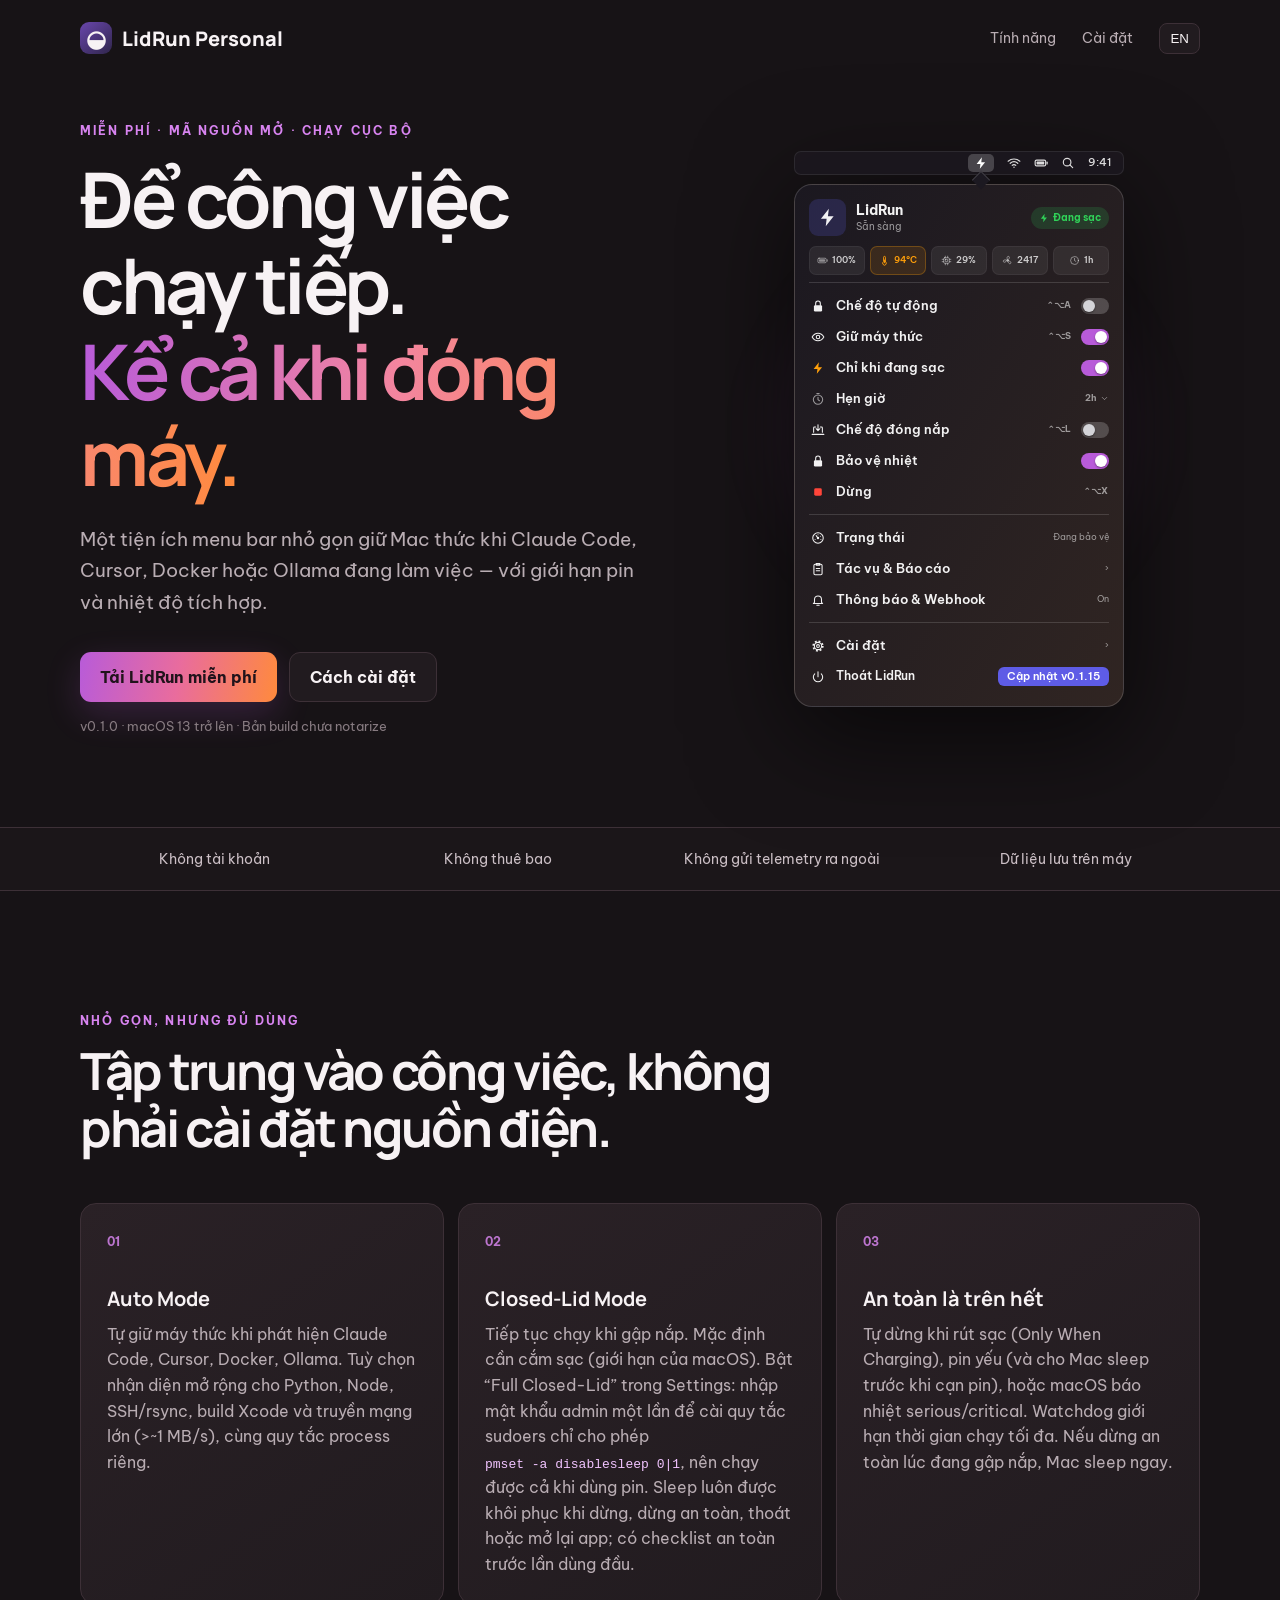
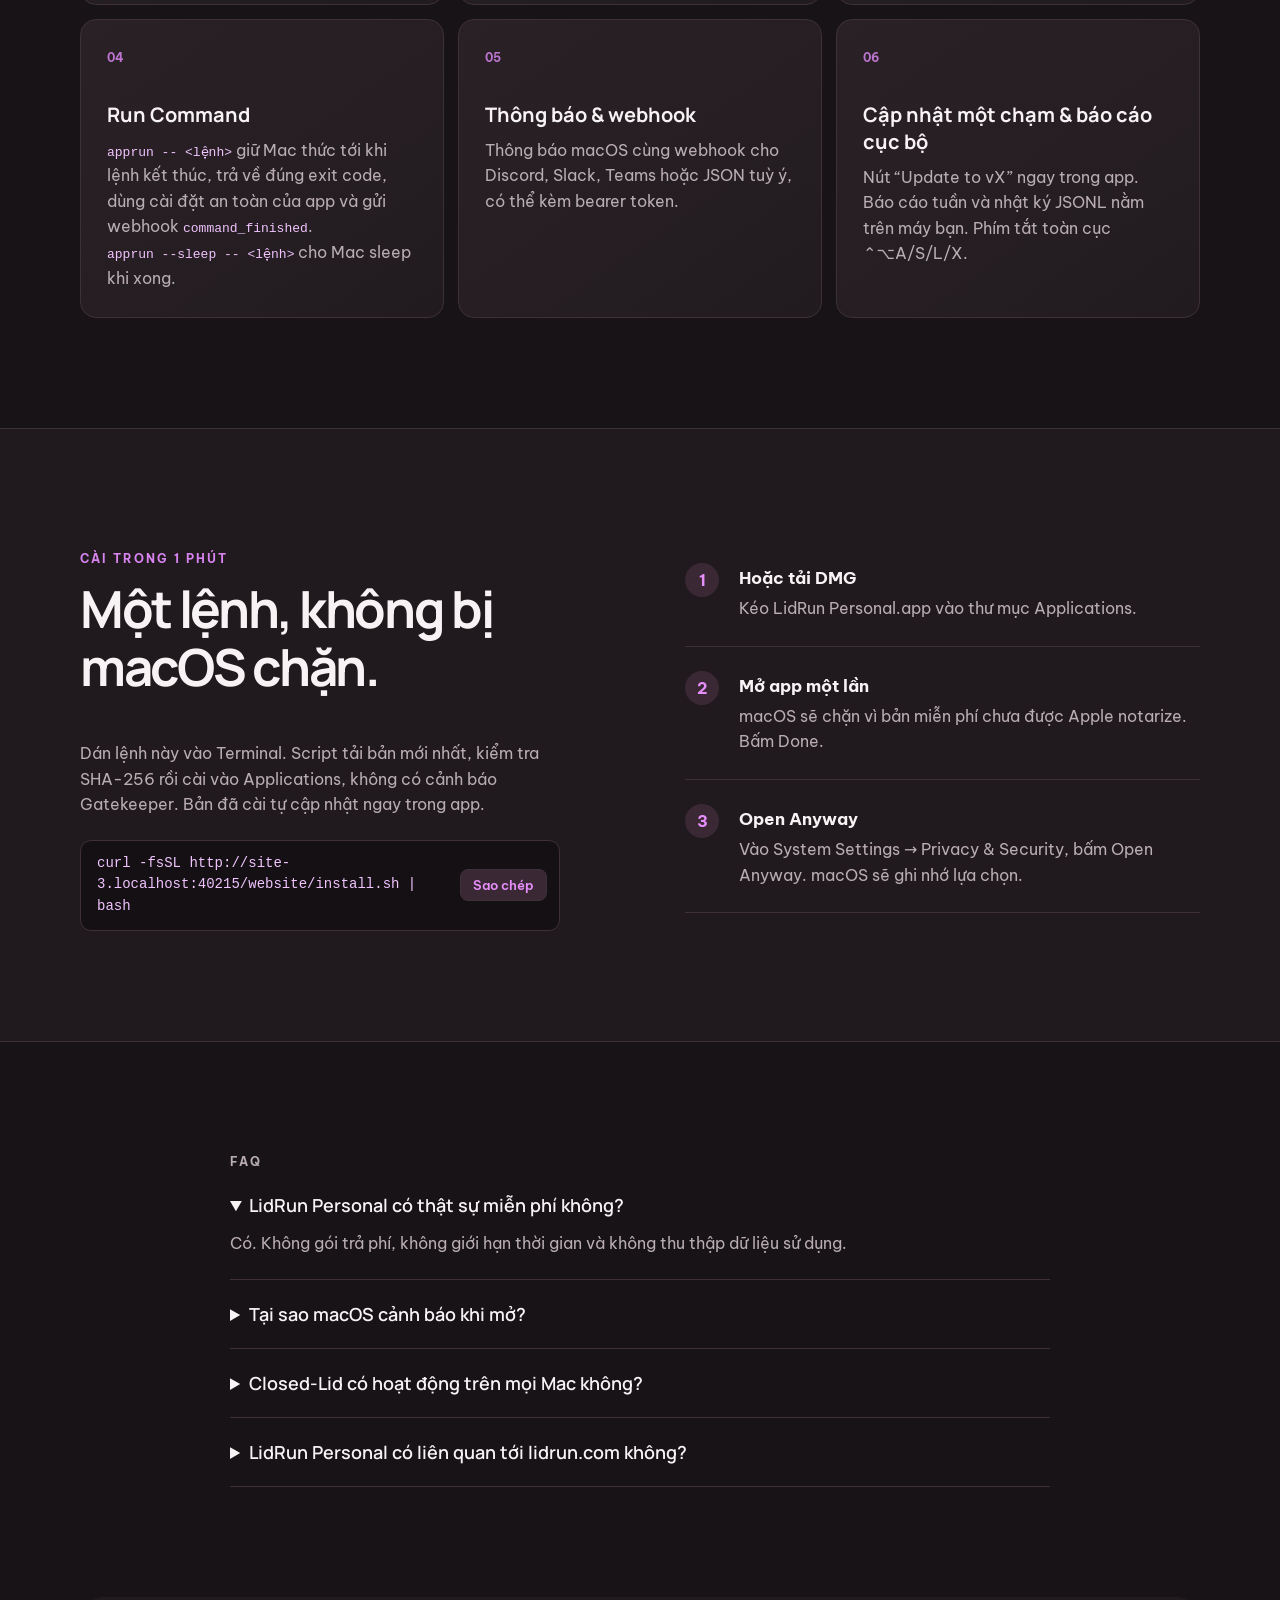
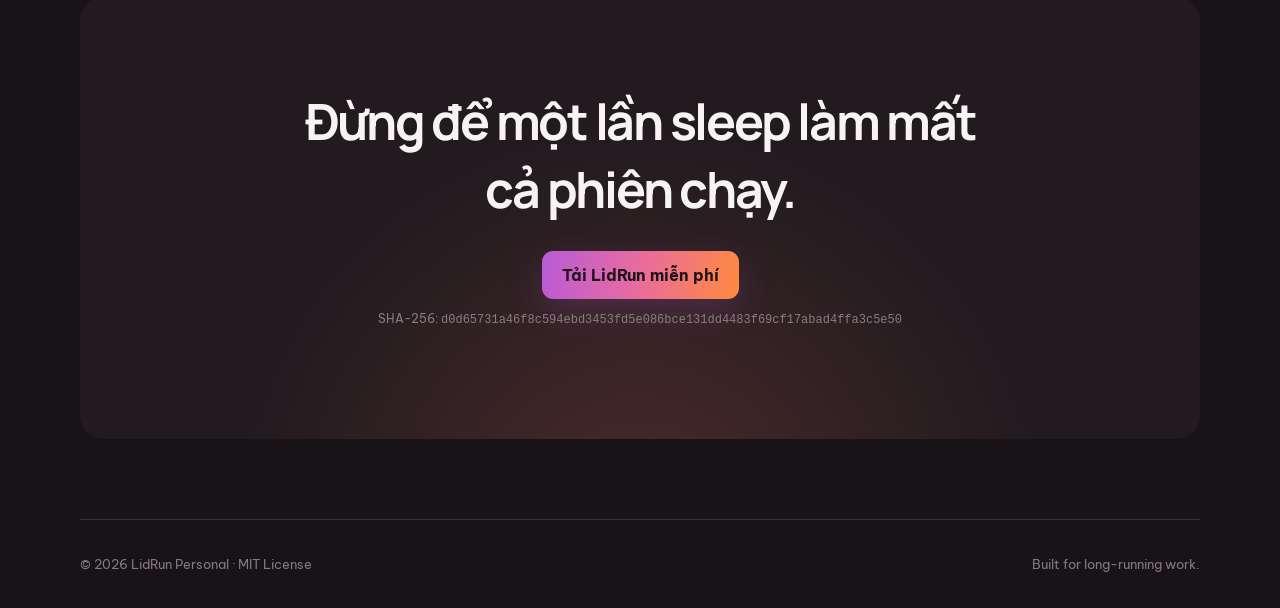
==== commit e6da977d: "fix: replace ambiguous laptop On/Off chip with session duration The chip mirrored Closed-Lid Mode (a" ====
--- a/website/index.html
+++ b/website/index.html
@@ -52,7 +52,7 @@
               <symbol id="i-temp" viewBox="0 0 24 24"><path d="M14 14.6V5a2 2 0 0 0-4 0v9.6a4 4 0 1 0 4 0z"/><path d="M12 11v6"/></symbol>
               <symbol id="i-cpu" viewBox="0 0 24 24"><rect x="6" y="6" width="12" height="12" rx="2"/><rect x="9.5" y="9.5" width="5" height="5" rx=".5"/><path d="M9.5 2.5v3M14.5 2.5v3M9.5 18.5v3M14.5 18.5v3M2.5 9.5h3M2.5 14.5h3M18.5 9.5h3M18.5 14.5h3"/></symbol>
               <symbol id="i-fan" viewBox="0 0 24 24"><circle cx="12" cy="12" r="1.6"/><path d="M12 10.4C10 6 11 3 14 3c3 0 3 4.5-.6 7.6M13.5 12.6c4.7.6 7 2.9 5.5 5.5s-5.3.2-6.4-4.3M10.5 12.6c-3 3.7-6.2 4.4-7.6 1.8-1.5-2.6 2.5-4.7 7-3.4"/></symbol>
-              <symbol id="i-laptop" viewBox="0 0 24 24"><path d="M4.5 16V6.5A1.5 1.5 0 0 1 6 5h12a1.5 1.5 0 0 1 1.5 1.5V16M2 19h20"/></symbol>
+              <symbol id="i-clock" viewBox="0 0 24 24"><circle cx="12" cy="12" r="8.5"/><path d="M12 7.5V12l3 2"/></symbol>
               <symbol id="i-down" viewBox="0 0 24 24"><path d="m6 9 6 6 6-6"/></symbol>
               <symbol id="i-wifi" viewBox="0 0 24 24"><path d="M2 9a15 15 0 0 1 20 0M5.5 12.5a10 10 0 0 1 13 0M9 16a5 5 0 0 1 6 0"/><circle cx="12" cy="19.3" r="1.2" fill="currentColor" stroke="none"/></symbol>
               <symbol id="i-search" viewBox="0 0 24 24"><circle cx="10.5" cy="10.5" r="6.5"/><path d="m20 20-4.8-4.8"/></symbol>
@@ -76,7 +76,7 @@
               <span class="hot"><svg><use href="#i-temp"/></svg>94°C</span>
               <span><svg><use href="#i-cpu"/></svg>29%</span>
               <span><svg><use href="#i-fan"/></svg>2417</span>
-              <span><svg><use href="#i-laptop"/></svg>On</span>
+              <span><svg><use href="#i-clock"/></svg>1h</span>
             </div>
             <hr>
             <div class="pn-row"><svg><use href="#i-lock"/></svg><span data-i18n="panelAutoMode">Chế độ tự động</span><kbd>⌃⌥A</kbd><i class="sw"></i></div>
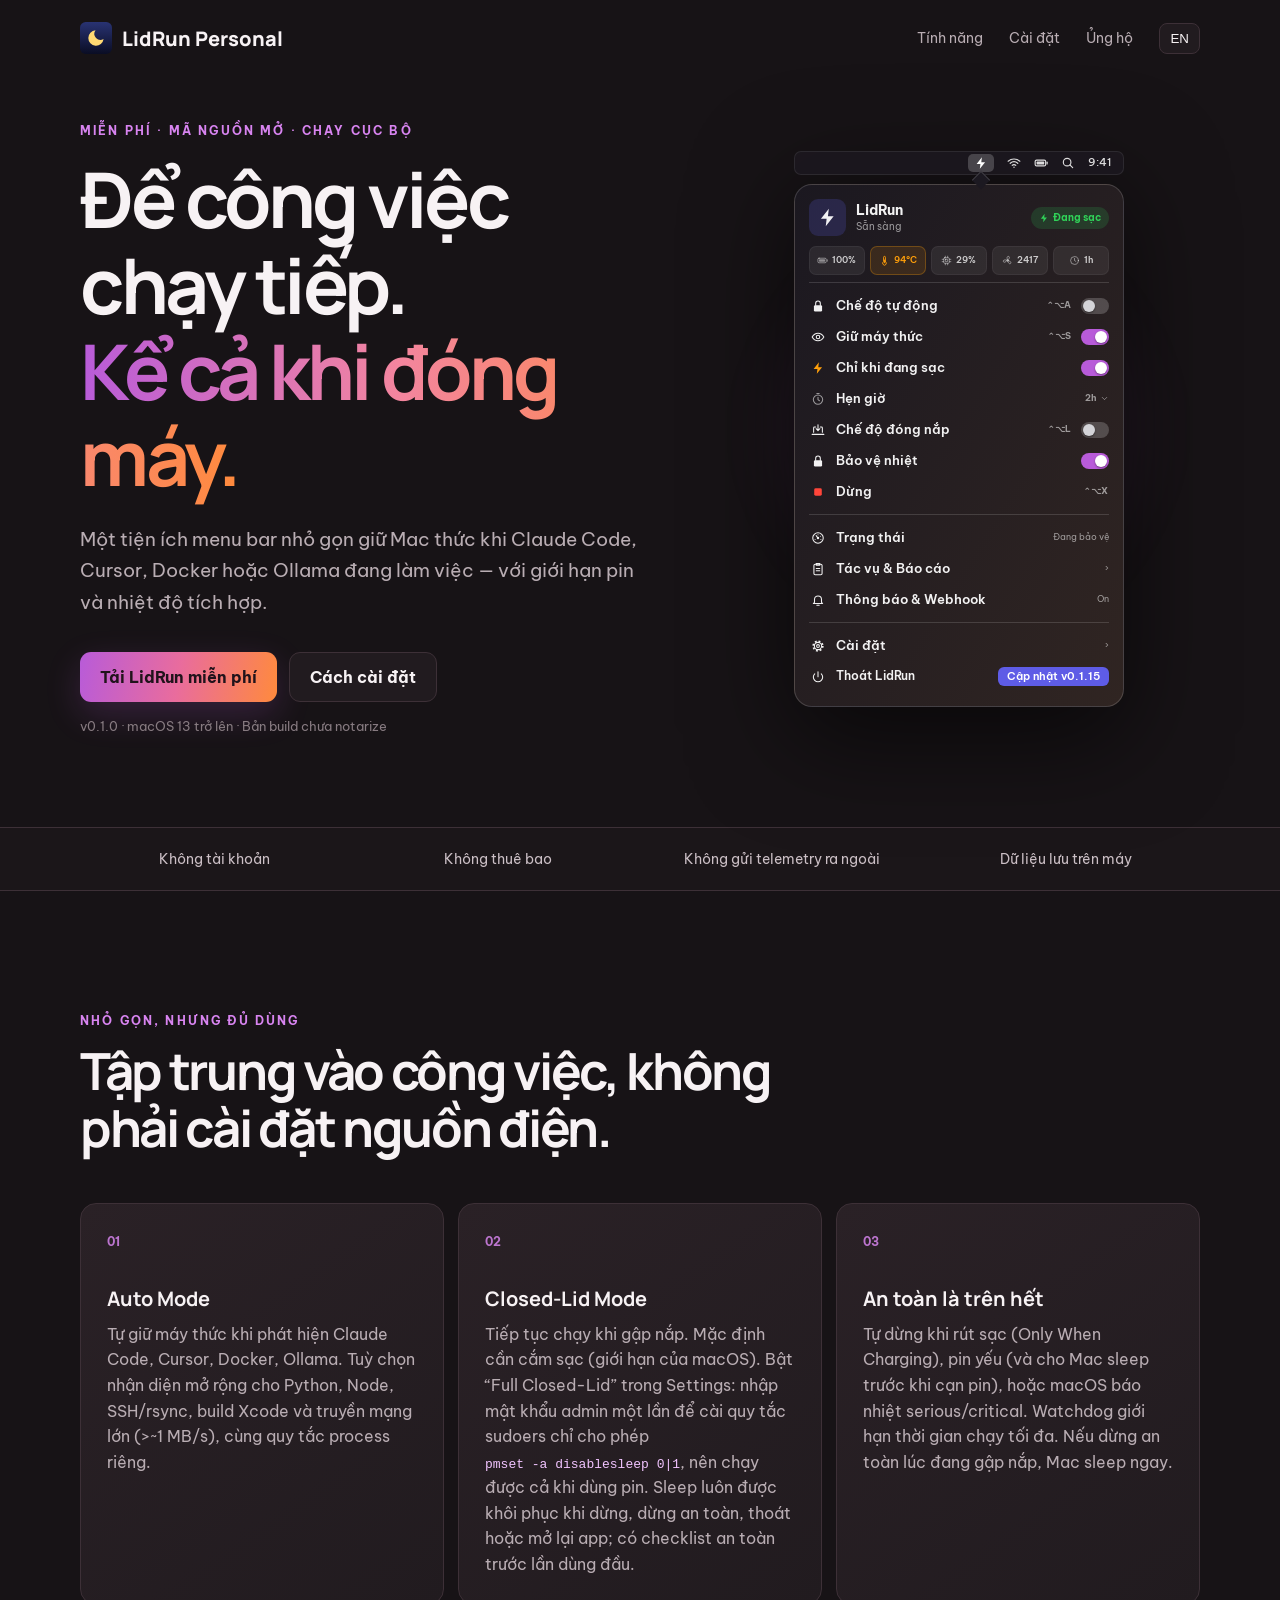
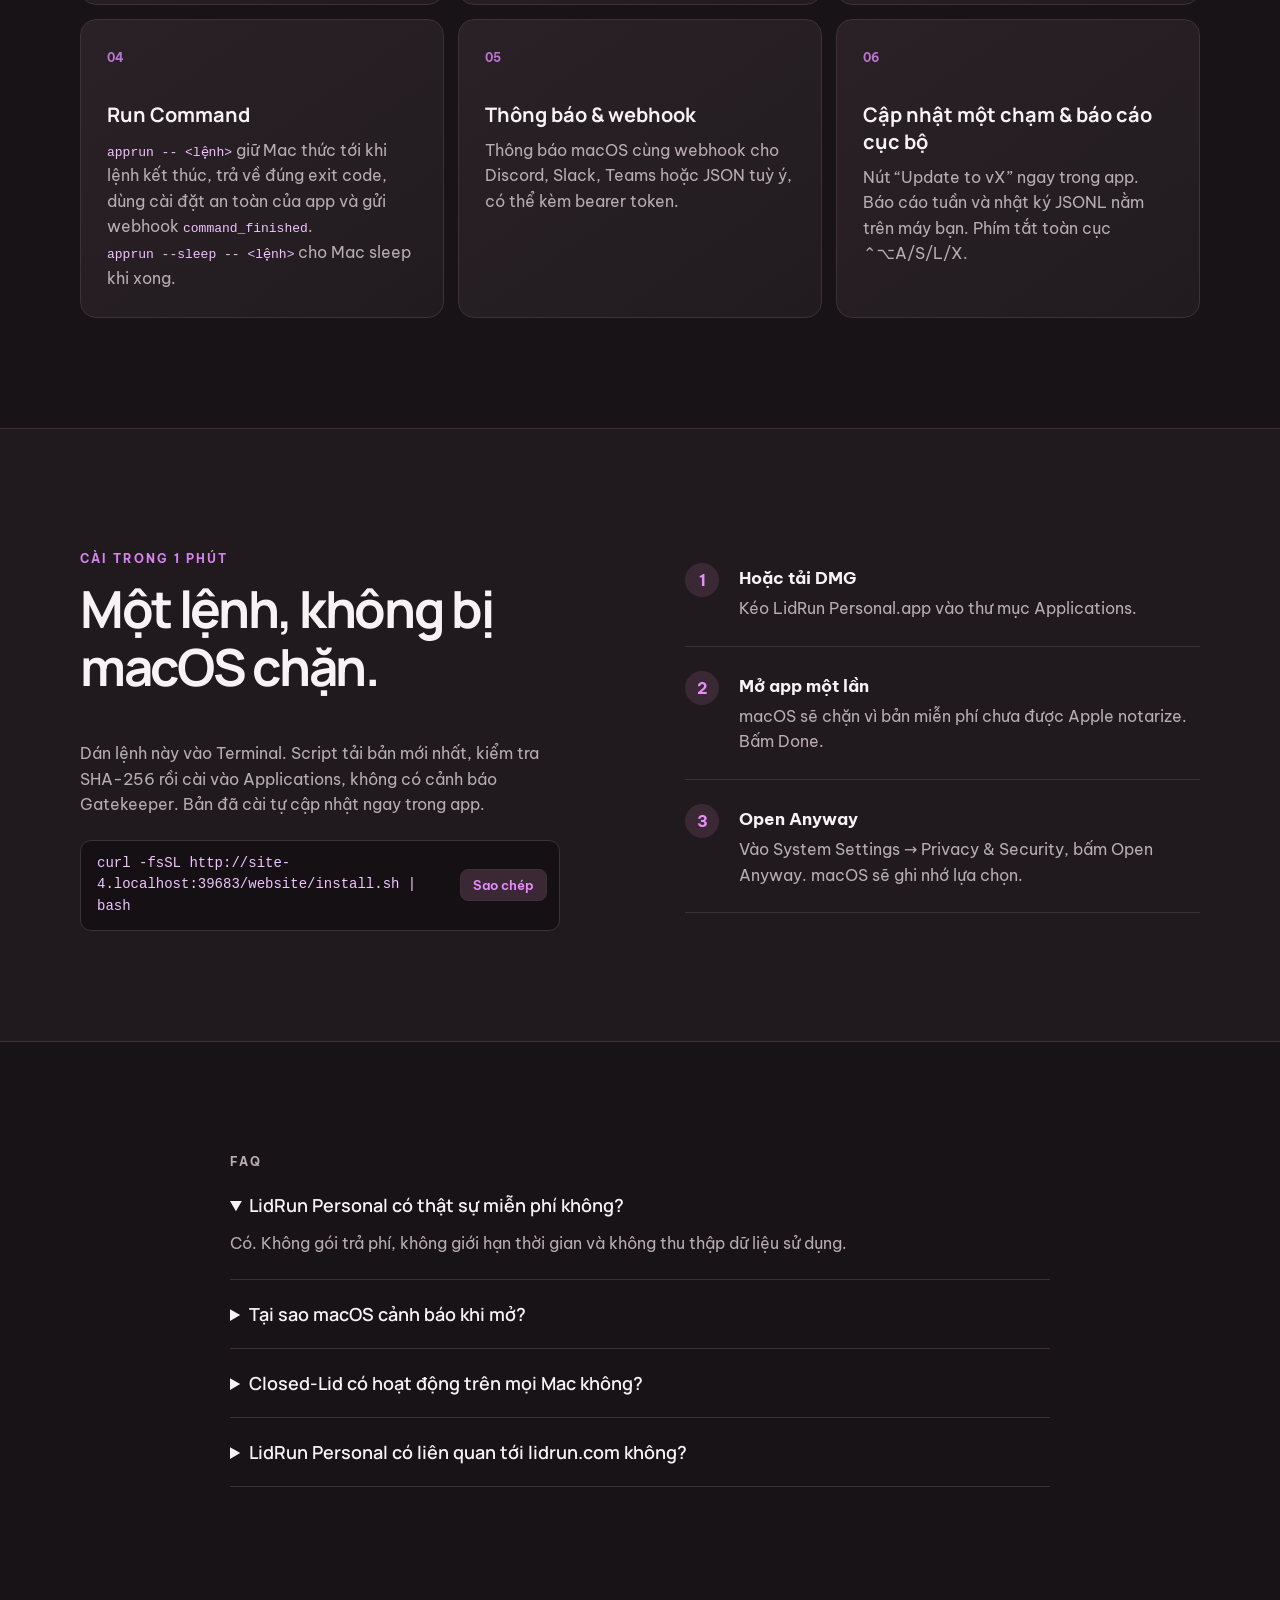
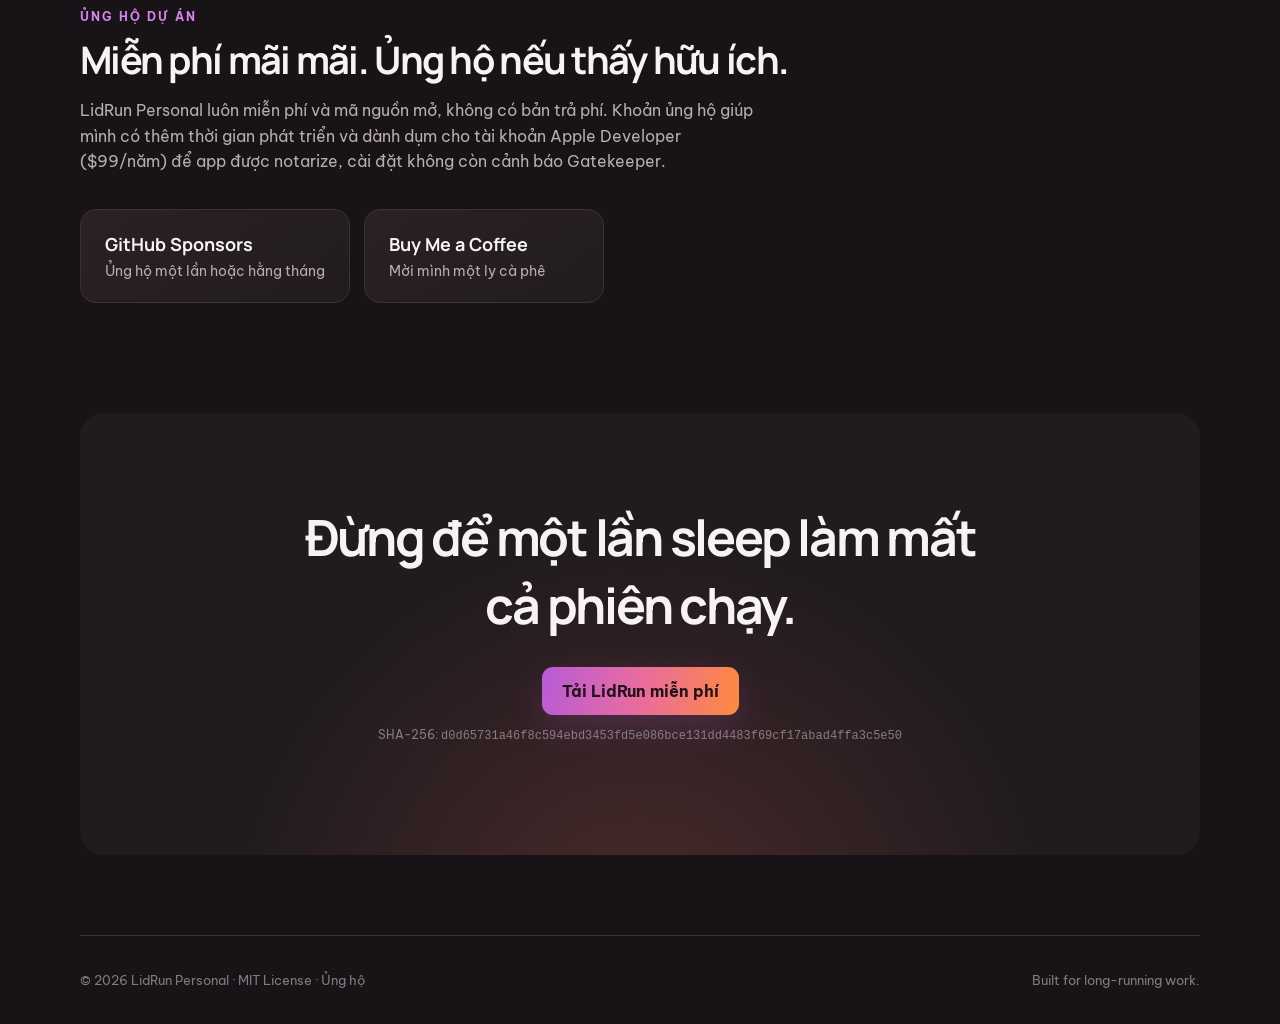
==== commit bae8ed39: "feat: ship apprun, crash-safe closed-lid, quit webhook, countdown, i18n, donate App - Bundle apprun;" ====
--- a/website/index.html
+++ b/website/index.html
@@ -6,15 +6,29 @@
   <meta name="description" content="LidRun Personal keeps long-running work awake on macOS with local automation and safety guardrails. Free and open source.">
   <meta name="theme-color" content="#171316">
   <title>LidRun Personal — Keep work running on macOS</title>
+  <link rel="icon" href="favicon.svg" type="image/svg+xml">
+  <link rel="apple-touch-icon" href="apple-touch-icon.png">
+  <meta property="og:type" content="website">
+  <meta property="og:url" content="https://vuluu2k.github.io/LidRun/">
+  <meta property="og:title" content="LidRun Personal — Keep work running on macOS">
+  <meta property="og:description" content="Keep your Mac awake for AI &amp; dev work — even with the lid closed. Free &amp; open source.">
+  <meta property="og:image" content="https://vuluu2k.github.io/LidRun/og.png">
+  <meta property="og:image:width" content="1200">
+  <meta property="og:image:height" content="630">
+  <meta name="twitter:card" content="summary_large_image">
+  <meta name="twitter:title" content="LidRun Personal — Keep work running on macOS">
+  <meta name="twitter:description" content="Keep your Mac awake for AI &amp; dev work — even with the lid closed. Free &amp; open source.">
+  <meta name="twitter:image" content="https://vuluu2k.github.io/LidRun/og.png">
   <link rel="stylesheet" href="styles.css">
   <script src="app.js" defer></script>
 </head>
 <body>
   <header class="nav wrap">
-    <a class="brand" href="#top" aria-label="LidRun Personal home"><span class="brand-mark">◒</span>LidRun Personal</a>
+    <a class="brand" href="#top" aria-label="LidRun Personal home"><img class="brand-mark" src="favicon.svg" alt="" width="32" height="32">LidRun Personal</a>
     <nav>
       <a href="#features" data-i18n="navFeatures">Tính năng</a>
       <a href="#install" data-i18n="navInstall">Cài đặt</a>
+      <a href="#donate" data-i18n="navDonate">Ủng hộ</a>
       <a id="source-link" hidden data-i18n="source">Mã nguồn</a>
       <button id="language" type="button" aria-label="Switch language">EN</button>
     </nav>
@@ -144,6 +158,22 @@
       <details><summary data-i18n="q4">LidRun Personal có liên quan tới lidrun.com không?</summary><p data-i18n="a4">Không. Đây là dự án mã nguồn mở độc lập, không liên kết với sản phẩm thương mại LidRun tại lidrun.com. App được đổi tên thành “LidRun Personal” để tránh nhầm lẫn.</p></details>
     </section>
 
+    <section id="donate" class="section wrap donate">
+      <p class="eyebrow" data-i18n="donateEye">ỦNG HỘ DỰ ÁN</p>
+      <h2 data-i18n="donateTitle">Miễn phí mãi mãi. Ủng hộ nếu thấy hữu ích.</h2>
+      <p class="donate-note" data-i18n="donateBody">LidRun Personal luôn miễn phí và mã nguồn mở, không có bản trả phí. Khoản ủng hộ giúp mình có thêm thời gian phát triển và dành dụm cho tài khoản Apple Developer ($99/năm) để app được notarize, cài đặt không còn cảnh báo Gatekeeper.</p>
+      <div class="donate-grid">
+        <a id="donate-github" class="donate-card" hidden target="_blank" rel="noopener"><b>GitHub Sponsors</b><span data-i18n="donateGithub">Ủng hộ một lần hoặc hằng tháng</span></a>
+        <a id="donate-coffee" class="donate-card" hidden target="_blank" rel="noopener"><b>Buy Me a Coffee</b><span data-i18n="donateCoffee">Mời mình một ly cà phê</span></a>
+        <div id="donate-vietqr" class="donate-card donate-qr" hidden>
+          <img width="200" height="200" loading="lazy">
+          <div><b data-i18n="donateBank">Chuyển khoản ngân hàng (VietQR)</b>
+            <span><span data-i18n="donateAccount">Số tài khoản</span>: <code class="qr-account"></code></span>
+            <span><span data-i18n="donateHolder">Chủ tài khoản</span>: <code class="qr-name"></code></span></div>
+        </div>
+      </div>
+    </section>
+
     <section class="cta wrap">
       <h2 data-i18n="ctaTitle">Đừng để một lần sleep làm mất cả phiên chạy.</h2>
       <a class="button primary download-link" href="https://statics.pancake.vn/web-media-263/d0/d6/57/31/a46f8c594ebd3453fd5e086bce131dd4483f69cf17abad4ffa3c5e50.dmg" data-i18n="download">Tải LidRun miễn phí</a>
@@ -151,6 +181,6 @@
     </section>
   </main>
 
-  <footer class="wrap"><span>© <span id="year"></span> LidRun Personal · <a href="https://github.com/vuluu2k/LidRun/blob/main/LICENSE">MIT License</a></span><span data-i18n="footer">Built for long-running work.</span></footer>
+  <footer class="wrap"><span>© <span id="year"></span> LidRun Personal · <a href="https://github.com/vuluu2k/LidRun/blob/main/LICENSE">MIT License</a> · <a href="#donate" data-i18n="navDonate">Ủng hộ</a></span><span data-i18n="footer">Built for long-running work.</span></footer>
 </body>
 </html>
--- a/website/styles.css
+++ b/website/styles.css
@@ -1,7 +1,7 @@
 @import url('https://fonts.googleapis.com/css2?family=Be+Vietnam+Pro:wght@400;500;600;700&family=Manrope:wght@600;700;800&display=swap');
 
 :root{--bg:#171316;--panel:#211b1f;--panel2:#2a2126;--text:#f7f2f4;--muted:#b9adb3;--purple:#b85bd9;--orange:#ff8a3d;--line:#3d3037;--green:#42db70}
-*{box-sizing:border-box}html{scroll-behavior:smooth}body{margin:0;background:var(--bg);color:var(--text);font-family:'Be Vietnam Pro',system-ui,sans-serif}a{color:inherit;text-decoration:none}.wrap{width:min(1120px,calc(100% - 40px));margin:auto}.nav{height:76px;display:flex;align-items:center;justify-content:space-between}.brand{font:800 20px Manrope,sans-serif;display:flex;gap:10px;align-items:center}.brand-mark{display:grid;place-items:center;width:32px;height:32px;border-radius:9px;background:linear-gradient(140deg,#6946ac,#30264c);font-size:23px}.nav nav{display:flex;align-items:center;gap:26px;color:var(--muted);font-size:14px}.nav button{background:var(--panel);border:1px solid var(--line);color:var(--text);border-radius:8px;padding:7px 10px;cursor:pointer}.hero{min-height:700px;display:grid;grid-template-columns:1.08fr .92fr;align-items:center;gap:70px;padding-top:35px;padding-bottom:80px}.eyebrow{font-size:12px;letter-spacing:.18em;font-weight:700;color:#d884f0}.hero h1,.section h2,.cta h2{font-family:Manrope,sans-serif;letter-spacing:-.045em}.hero h1{font-size:clamp(48px,6vw,78px);line-height:1.12;margin:18px 0 24px}.hero h1 em{font-style:normal;background:linear-gradient(90deg,var(--purple),#f3859f,var(--orange));-webkit-background-clip:text;color:transparent}.lead{font-size:19px;line-height:1.65;color:var(--muted);max-width:620px}.actions{display:flex;gap:12px;margin:34px 0 16px;flex-wrap:wrap}.button{display:inline-flex;align-items:center;justify-content:center;padding:14px 20px;border-radius:11px;font-weight:700}.primary{background:linear-gradient(100deg,var(--purple),#e96c9d,var(--orange));color:#21131b;box-shadow:0 12px 35px #b85bd933}.secondary{border:1px solid var(--line);background:var(--panel)}.meta{font-size:13px;color:#877b81}.preview{position:relative;display:grid;place-items:center}.glow{position:absolute;width:90%;height:75%;background:radial-gradient(circle,#a248b94c,transparent 68%);filter:blur(25px)}.trust{border-block:1px solid var(--line);background:#1b1619}.trust-grid{display:grid;grid-template-columns:repeat(4,1fr);gap:16px;padding:22px 0;color:#cbbfc5;text-align:center;font-size:14px}.section{padding-top:110px;padding-bottom:110px}.section>h2,.install h2{font-size:clamp(34px,4vw,52px);max-width:750px;margin:14px 0 46px;line-height:1.12}.cards{display:grid;grid-template-columns:repeat(3,1fr);gap:14px}.cards article{min-height:230px;padding:26px;border:1px solid var(--line);border-radius:16px;background:linear-gradient(145deg,var(--panel2),var(--panel));transition:.2s transform,.2s border-color}.cards article:hover{transform:translateY(-3px);border-color:#795164}.cards b{color:#bc75cf;font-size:12px}.cards h3{font:700 20px Manrope;margin:35px 0 10px}.cards p,.install-note,li p,.faq p{color:var(--muted);line-height:1.6;margin:0}.install{background:#20191d;border-block:1px solid var(--line)}.install-grid{display:grid;grid-template-columns:1fr 1fr;gap:90px}.install-note{max-width:480px}.command{max-width:480px;margin:22px 0 0;padding:12px 12px 12px 16px;border:1px solid var(--line);border-radius:11px;background:#141013;display:flex;align-items:center;gap:12px}.command code{flex:1;font:14px/1.55 ui-monospace,Menlo,monospace;color:#f1c4ff;white-space:pre-wrap;overflow-wrap:anywhere;user-select:all}.command button{flex:none;background:#3a2935;border:1px solid var(--line);color:#e68efa;border-radius:8px;padding:7px 12px;font:600 13px 'Be Vietnam Pro',sans-serif;cursor:pointer}.command button:hover{background:#4a3344}.install ol{margin:0;padding:0;list-style:none}.install li{display:flex;gap:20px;padding:24px 0;border-bottom:1px solid var(--line)}.install li>span{flex:0 0 34px;height:34px;display:grid;place-items:center;border-radius:50%;background:#3a2935;color:#e68efa;font-weight:700}.install h3{margin:4px 0 7px;font-size:17px}.faq{max-width:820px}.faq details{border-bottom:1px solid var(--line);padding:22px 0}.faq summary{font:600 18px Manrope;cursor:pointer}.faq details p{padding-top:14px}.cta{text-align:center;padding-top:90px;padding-bottom:100px;border-radius:24px;background:radial-gradient(circle at 50% 120%,#9f493f55,transparent 52%),var(--panel);margin-bottom:80px}.cta h2{font-size:clamp(32px,4vw,50px);max-width:700px;margin:0 auto 28px}.cta p{color:#897c83;font-size:12px}.cta code{word-break:break-all}footer{border-top:1px solid var(--line);height:90px;display:flex;justify-content:space-between;align-items:center;color:#857980;font-size:13px}
+*{box-sizing:border-box}html{scroll-behavior:smooth}body{margin:0;background:var(--bg);color:var(--text);font-family:'Be Vietnam Pro',system-ui,sans-serif}a{color:inherit;text-decoration:none}.wrap{width:min(1120px,calc(100% - 40px));margin:auto}.nav{height:76px;display:flex;align-items:center;justify-content:space-between}.brand{font:800 20px Manrope,sans-serif;display:flex;gap:10px;align-items:center}.brand-mark{width:32px;height:32px}.nav nav{display:flex;align-items:center;gap:26px;color:var(--muted);font-size:14px}.nav button{background:var(--panel);border:1px solid var(--line);color:var(--text);border-radius:8px;padding:7px 10px;cursor:pointer}.hero{min-height:700px;display:grid;grid-template-columns:1.08fr .92fr;align-items:center;gap:70px;padding-top:35px;padding-bottom:80px}.eyebrow{font-size:12px;letter-spacing:.18em;font-weight:700;color:#d884f0}.hero h1,.section h2,.cta h2{font-family:Manrope,sans-serif;letter-spacing:-.045em}.hero h1{font-size:clamp(48px,6vw,78px);line-height:1.12;margin:18px 0 24px}.hero h1 em{font-style:normal;background:linear-gradient(90deg,var(--purple),#f3859f,var(--orange));-webkit-background-clip:text;color:transparent}.lead{font-size:19px;line-height:1.65;color:var(--muted);max-width:620px}.actions{display:flex;gap:12px;margin:34px 0 16px;flex-wrap:wrap}.button{display:inline-flex;align-items:center;justify-content:center;padding:14px 20px;border-radius:11px;font-weight:700}.primary{background:linear-gradient(100deg,var(--purple),#e96c9d,var(--orange));color:#21131b;box-shadow:0 12px 35px #b85bd933}.secondary{border:1px solid var(--line);background:var(--panel)}.meta{font-size:13px;color:#877b81}.preview{position:relative;display:grid;place-items:center}.glow{position:absolute;width:90%;height:75%;background:radial-gradient(circle,#a248b94c,transparent 68%);filter:blur(25px)}.trust{border-block:1px solid var(--line);background:#1b1619}.trust-grid{display:grid;grid-template-columns:repeat(4,1fr);gap:16px;padding:22px 0;color:#cbbfc5;text-align:center;font-size:14px}.section{padding-top:110px;padding-bottom:110px}.section>h2,.install h2{font-size:clamp(34px,4vw,52px);max-width:750px;margin:14px 0 46px;line-height:1.12}.cards{display:grid;grid-template-columns:repeat(3,1fr);gap:14px}.cards article{min-height:230px;padding:26px;border:1px solid var(--line);border-radius:16px;background:linear-gradient(145deg,var(--panel2),var(--panel));transition:.2s transform,.2s border-color}.cards article:hover{transform:translateY(-3px);border-color:#795164}.cards b{color:#bc75cf;font-size:12px}.cards h3{font:700 20px Manrope;margin:35px 0 10px}.cards p,.install-note,li p,.faq p{color:var(--muted);line-height:1.6;margin:0}.install{background:#20191d;border-block:1px solid var(--line)}.install-grid{display:grid;grid-template-columns:1fr 1fr;gap:90px}.install-note{max-width:480px}.command{max-width:480px;margin:22px 0 0;padding:12px 12px 12px 16px;border:1px solid var(--line);border-radius:11px;background:#141013;display:flex;align-items:center;gap:12px}.command code{flex:1;font:14px/1.55 ui-monospace,Menlo,monospace;color:#f1c4ff;white-space:pre-wrap;overflow-wrap:anywhere;user-select:all}.command button{flex:none;background:#3a2935;border:1px solid var(--line);color:#e68efa;border-radius:8px;padding:7px 12px;font:600 13px 'Be Vietnam Pro',sans-serif;cursor:pointer}.command button:hover{background:#4a3344}.install ol{margin:0;padding:0;list-style:none}.install li{display:flex;gap:20px;padding:24px 0;border-bottom:1px solid var(--line)}.install li>span{flex:0 0 34px;height:34px;display:grid;place-items:center;border-radius:50%;background:#3a2935;color:#e68efa;font-weight:700}.install h3{margin:4px 0 7px;font-size:17px}.faq{max-width:820px}.faq details{border-bottom:1px solid var(--line);padding:22px 0}.faq summary{font:600 18px Manrope;cursor:pointer}.faq details p{padding-top:14px}.cta{text-align:center;padding-top:90px;padding-bottom:100px;border-radius:24px;background:radial-gradient(circle at 50% 120%,#9f493f55,transparent 52%),var(--panel);margin-bottom:80px}.cta h2{font-size:clamp(32px,4vw,50px);max-width:700px;margin:0 auto 28px}.cta p{color:#897c83;font-size:12px}.cta code{word-break:break-all}footer{border-top:1px solid var(--line);height:90px;display:flex;justify-content:space-between;align-items:center;color:#857980;font-size:13px}
 @media(max-width:800px){.nav nav>a{display:none}.hero{grid-template-columns:1fr;text-align:center;gap:30px;padding-top:70px}.lead{margin:auto}.actions{justify-content:center}.trust-grid{grid-template-columns:1fr 1fr}.cards{grid-template-columns:1fr}.install-grid{grid-template-columns:1fr;gap:30px}.section{padding-block:80px}.cta{border-radius:0;width:100%}footer{padding-inline:20px}.hero h1{font-size:48px}}
 @media(prefers-reduced-motion:reduce){html{scroll-behavior:auto}.cards article{transition:none}}
 .cards code{white-space:nowrap;font:13px ui-monospace,Menlo,monospace;color:#f1c4ff;overflow-wrap:anywhere}
@@ -35,3 +35,12 @@
 .sw.on{background:var(--purple)}.sw.on::after{left:14px;background:#fff}
 @media(prefers-reduced-motion:no-preference){.sw.live{animation:sw-pulse 2.4s ease-in-out infinite}}
 @keyframes sw-pulse{0%,100%{box-shadow:0 0 0 0 #b85bd900}50%{box-shadow:0 0 0 4px #b85bd940}}
+
+[hidden]{display:none!important}
+.donate{padding-top:0}.donate>h2{font-size:clamp(28px,3vw,38px);margin-bottom:18px}.donate-note{color:var(--muted);line-height:1.6;max-width:680px;margin:0 0 34px}
+.donate-grid{display:flex;flex-wrap:wrap;align-items:flex-start;gap:14px}
+.donate-card{display:flex;flex-direction:column;gap:6px;padding:22px 24px;min-width:240px;border:1px solid var(--line);border-radius:16px;background:linear-gradient(145deg,var(--panel2),var(--panel));transition:.2s border-color}
+a.donate-card:hover{border-color:#795164}.donate-card b{font:700 18px Manrope,sans-serif}.donate-card span{color:var(--muted);font-size:14px}
+.donate-qr{flex-direction:row;align-items:center;gap:20px}.donate-qr>div{display:flex;flex-direction:column;gap:8px}.donate-qr img{width:150px;height:auto;border-radius:10px;background:#fff}
+.donate-qr code{font:14px ui-monospace,Menlo,monospace;color:#f1c4ff;user-select:all;overflow-wrap:anywhere}
+@media(max-width:800px){.donate-card{flex:1 1 100%;min-width:0}.donate-qr{flex-direction:column;align-items:flex-start}}
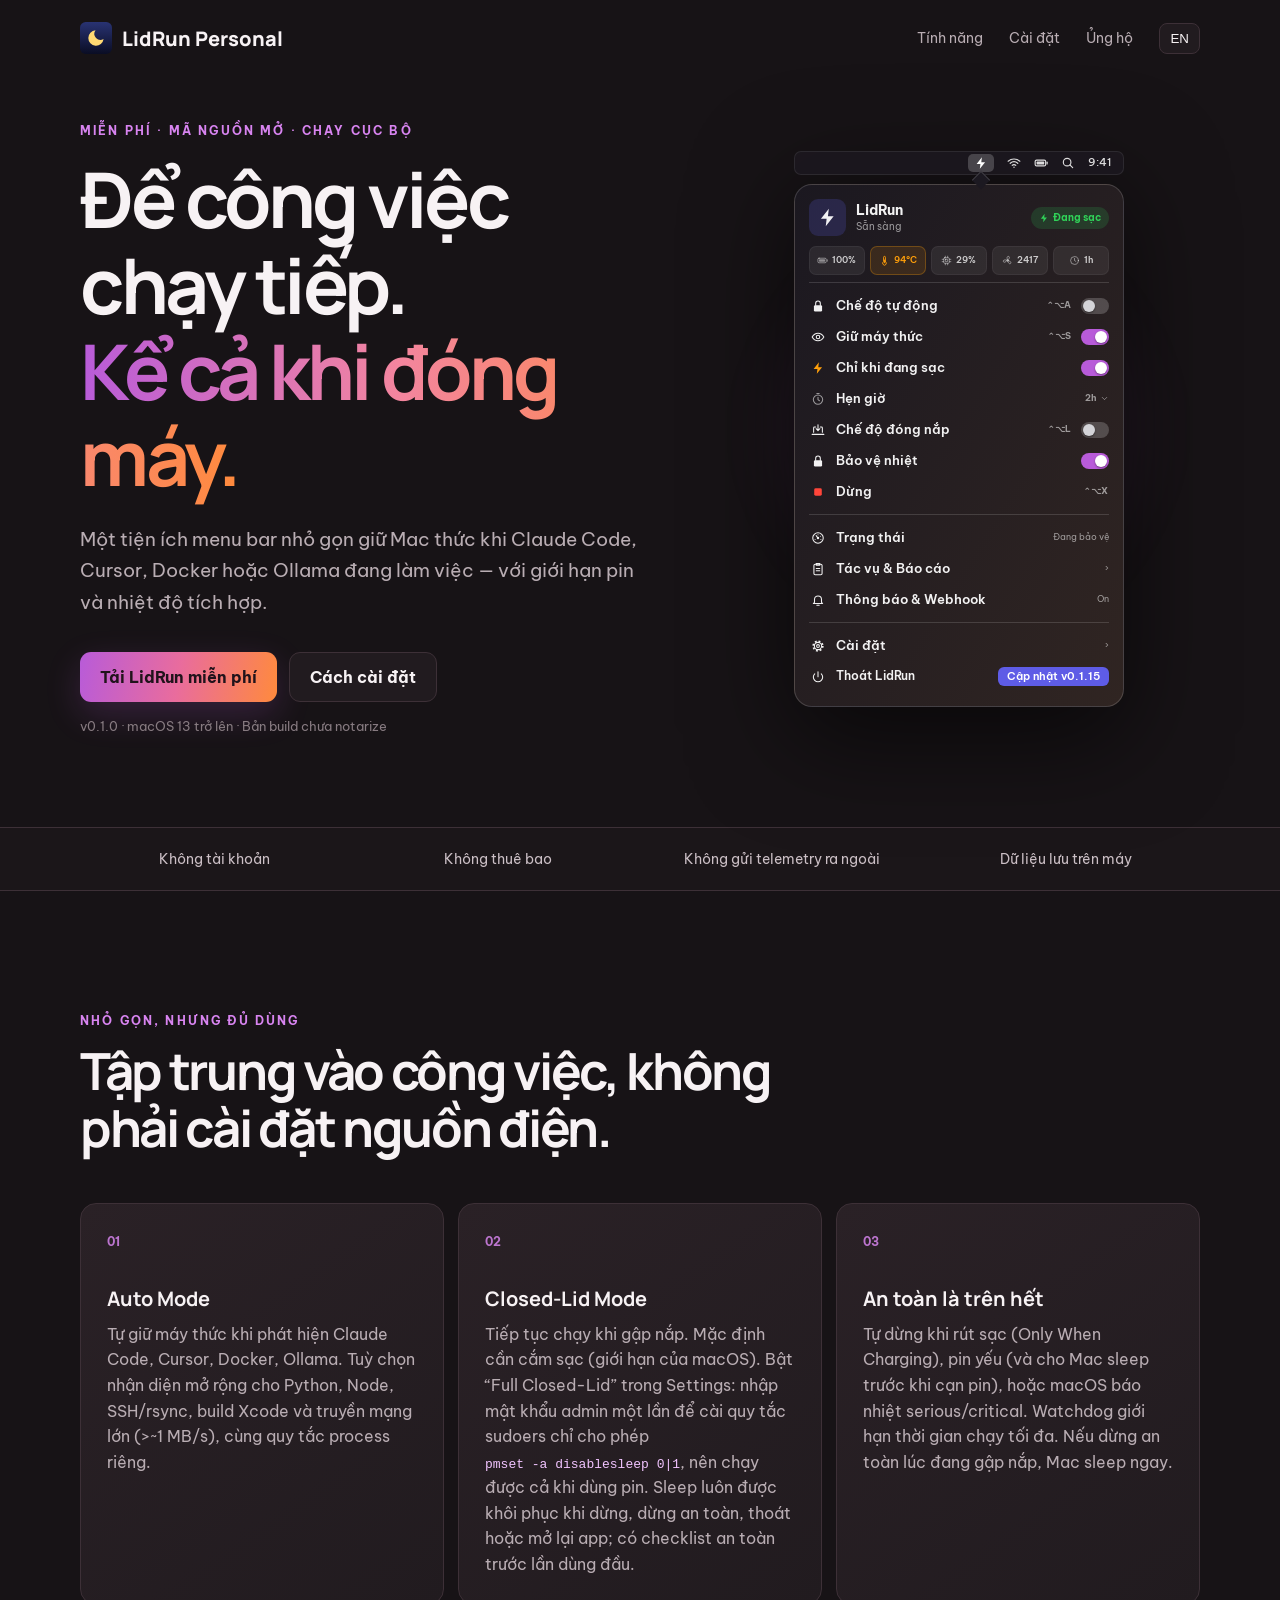
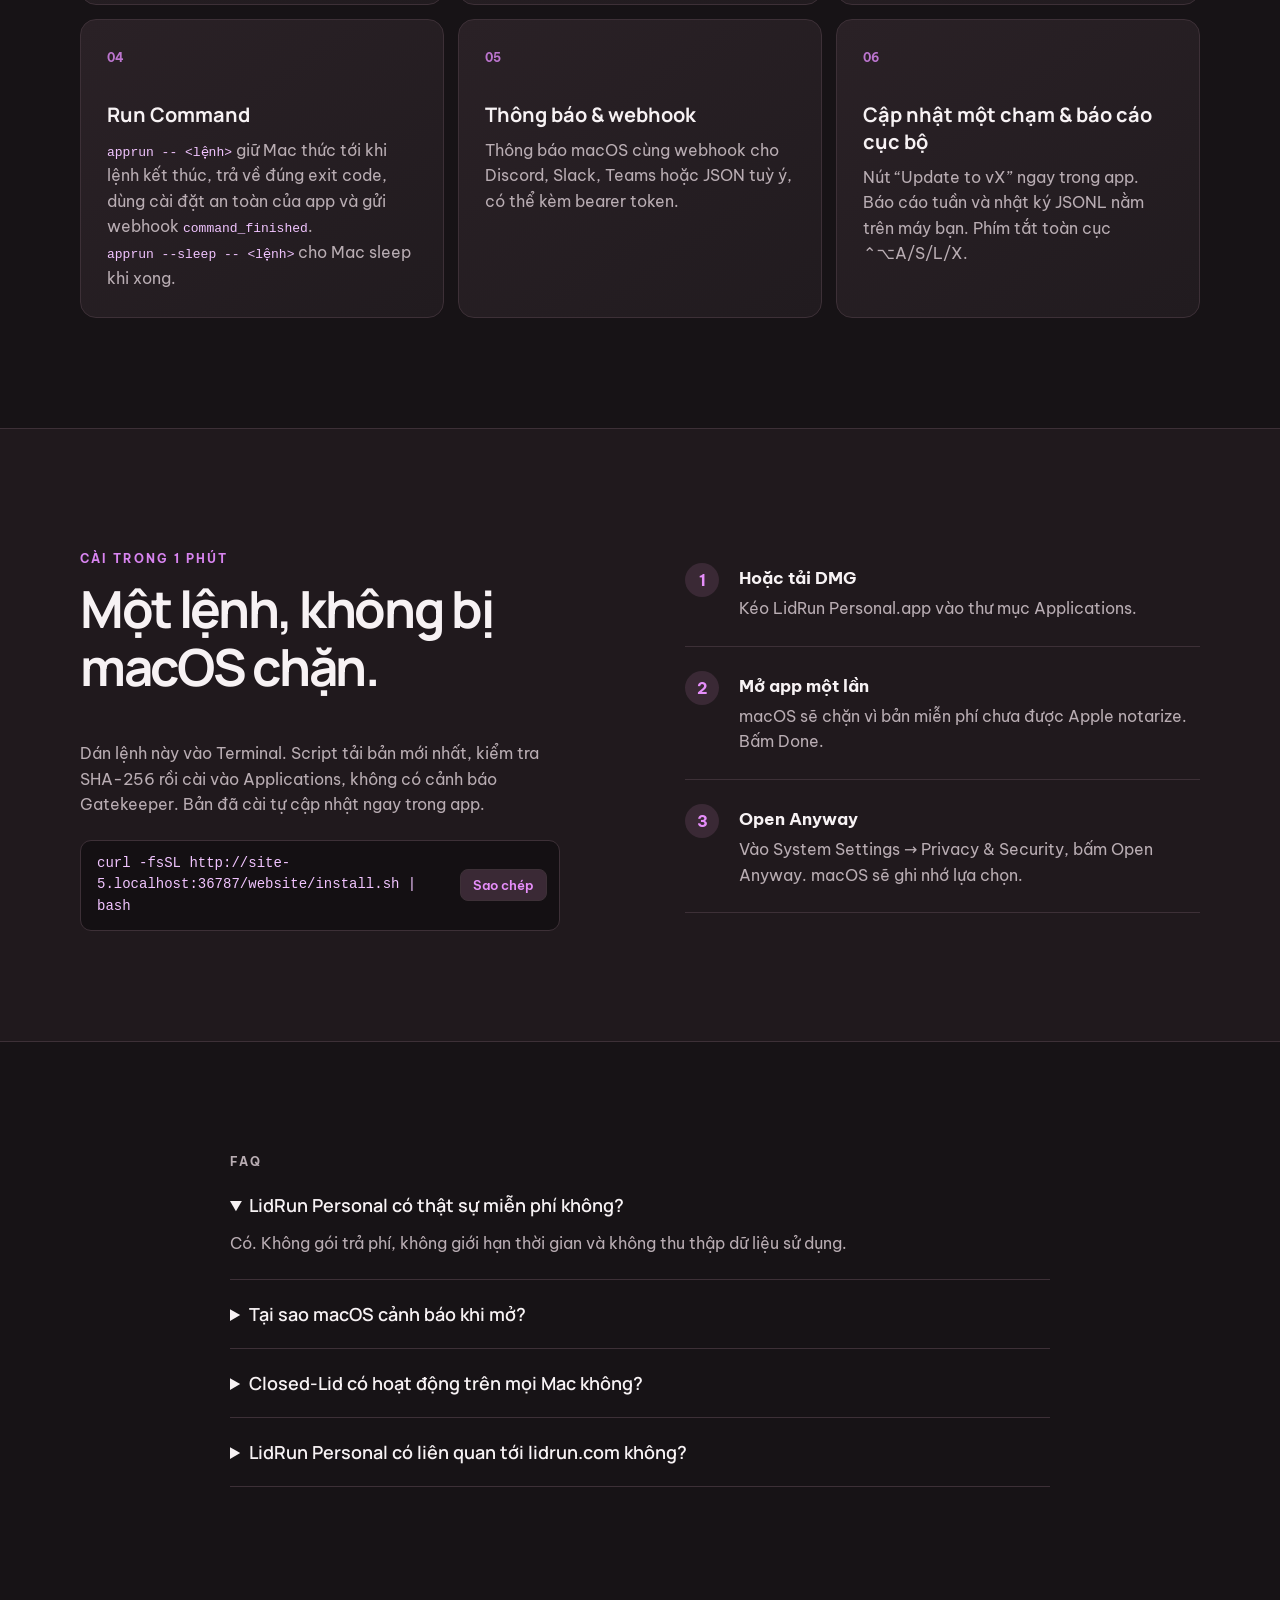
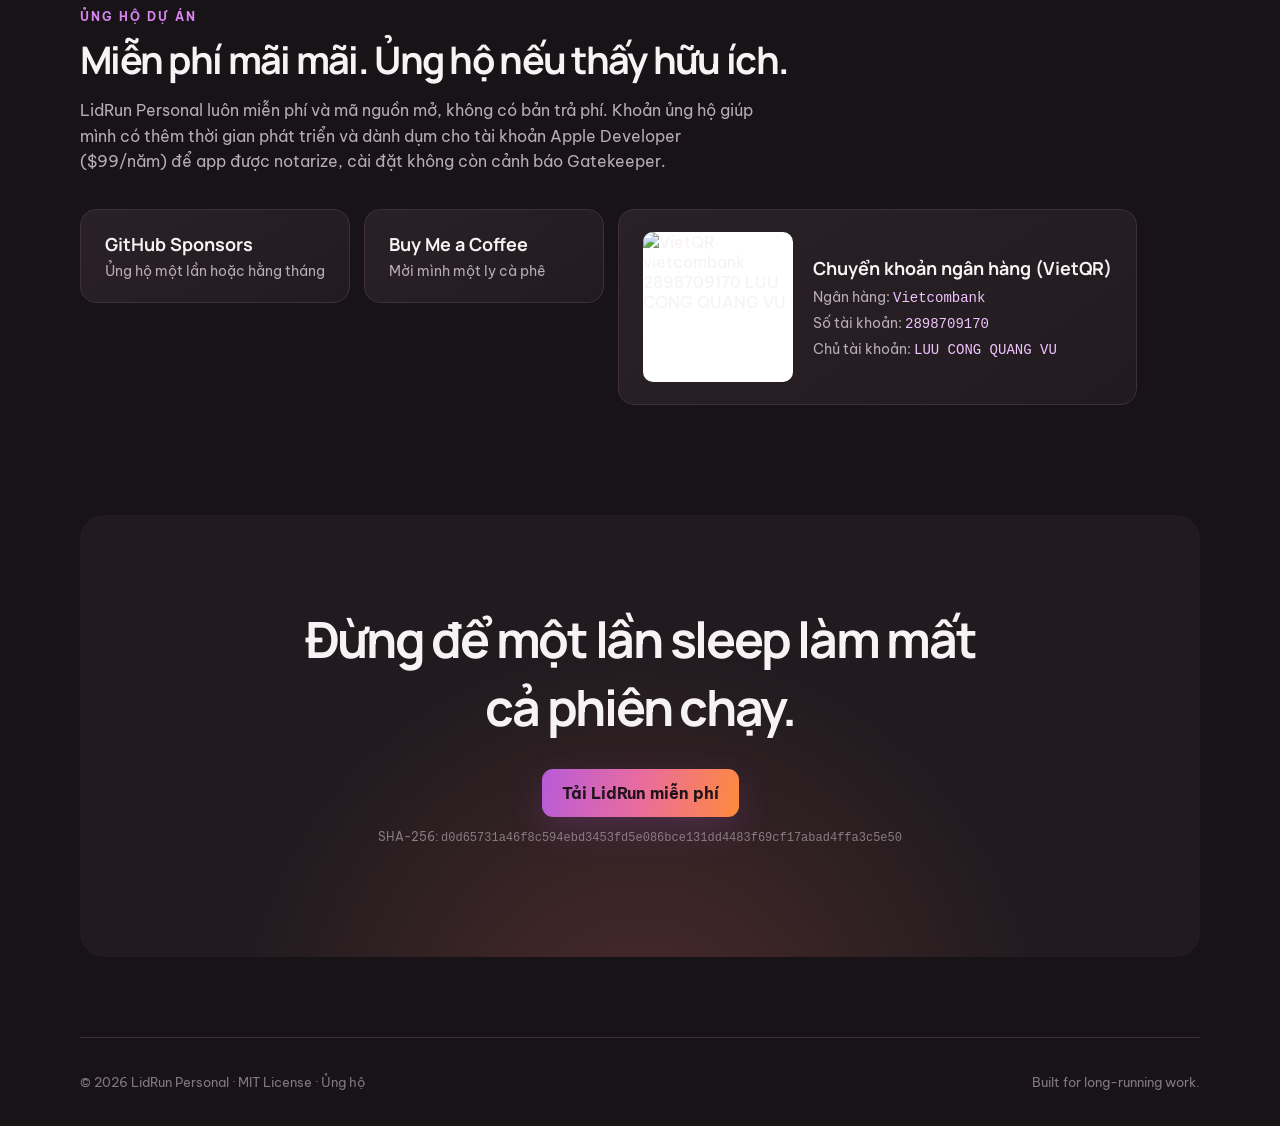
==== commit 767193a1: "feat(web): VietQR bank transfer (Vietcombank) in donate section Co-Authored-By: Claude Opus 5.5 (1M " ====
--- a/website/index.html
+++ b/website/index.html
@@ -168,6 +168,7 @@
         <div id="donate-vietqr" class="donate-card donate-qr" hidden>
           <img width="200" height="200" loading="lazy">
           <div><b data-i18n="donateBank">Chuyển khoản ngân hàng (VietQR)</b>
+            <span><span data-i18n="donateBankName">Ngân hàng</span>: <code class="qr-bank"></code></span>
             <span><span data-i18n="donateAccount">Số tài khoản</span>: <code class="qr-account"></code></span>
             <span><span data-i18n="donateHolder">Chủ tài khoản</span>: <code class="qr-name"></code></span></div>
         </div>
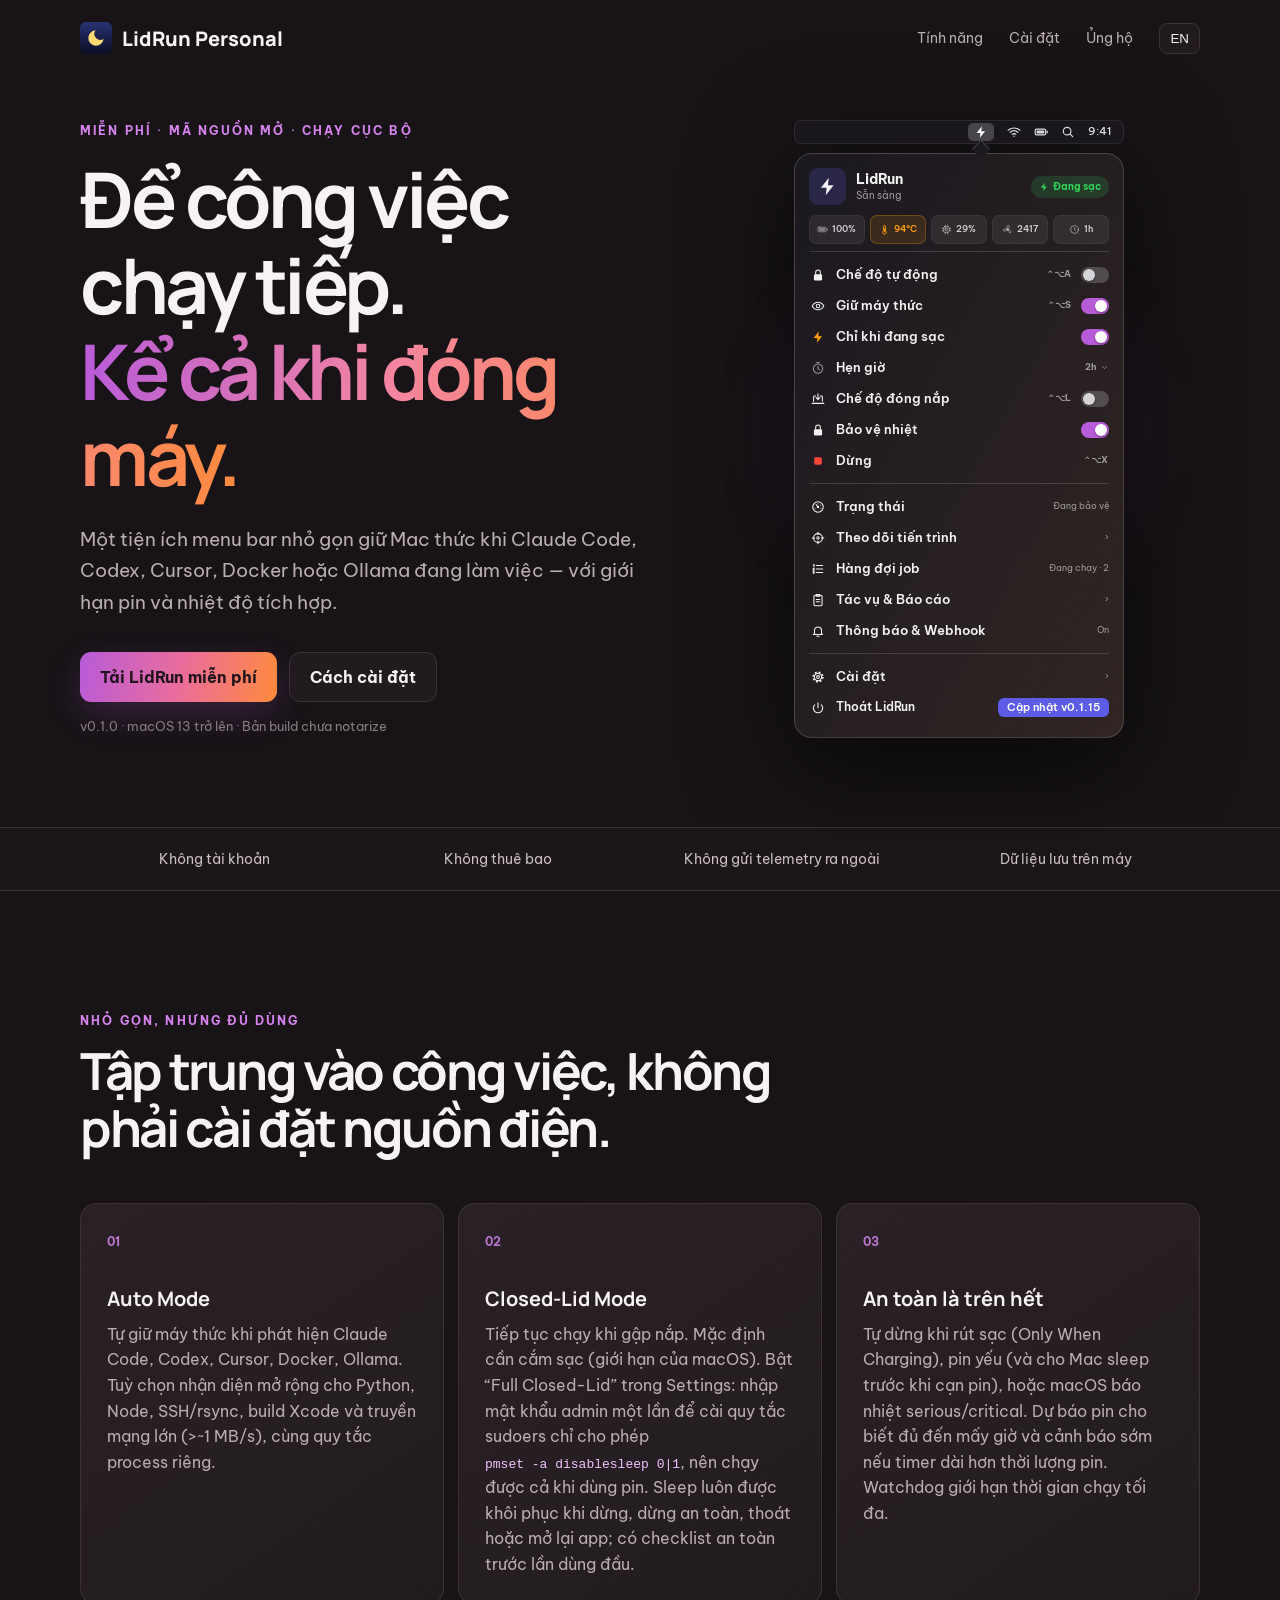
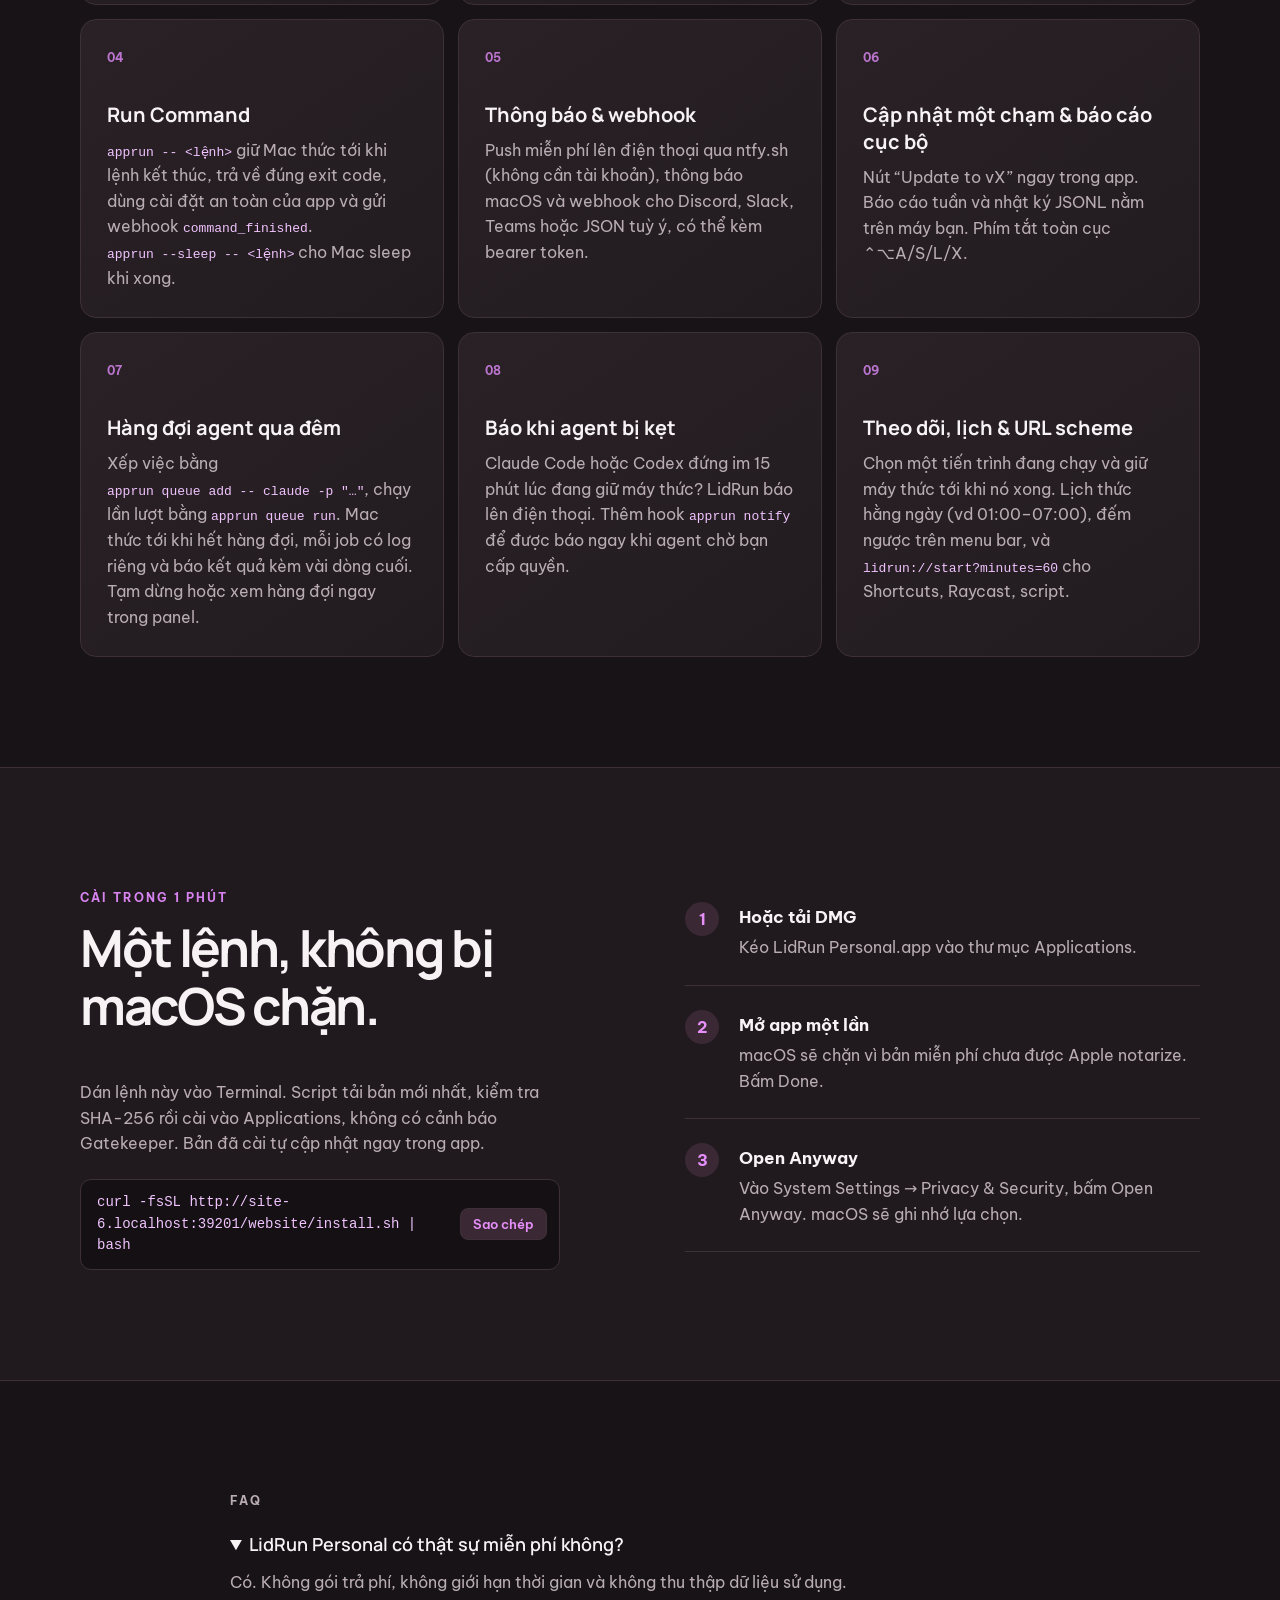
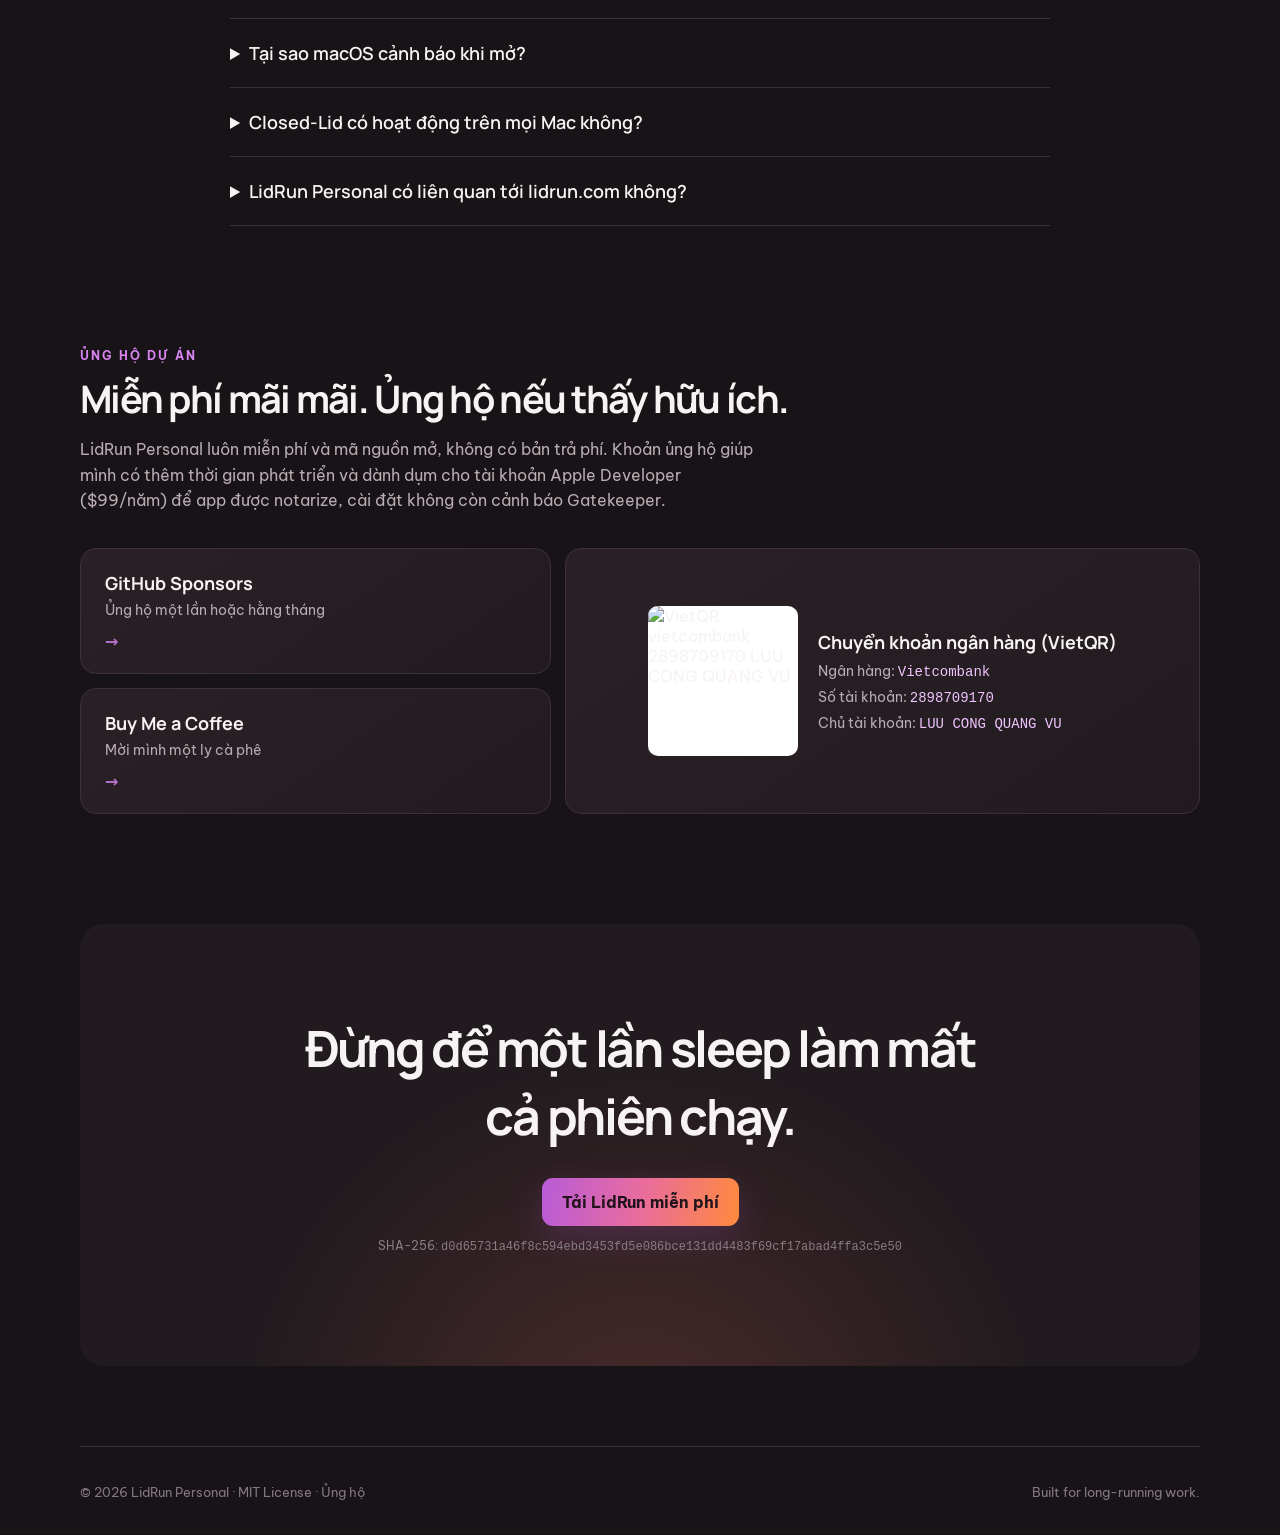
==== commit b0b3c5b5: "feat(web): show queue, stuck-agent push, battery forecast, watch/schedule/URL scheme Co-Authored-By:" ====
--- a/website/index.html
+++ b/website/index.html
@@ -39,7 +39,7 @@
       <div class="hero-copy">
         <p class="eyebrow" data-i18n="eyebrow">MIỄN PHÍ · MÃ NGUỒN MỞ · CHẠY CỤC BỘ</p>
         <h1 data-i18n="heroTitle">Để công việc chạy tiếp.<br><em>Kể cả khi đóng máy.</em></h1>
-        <p class="lead" data-i18n="heroBody">Một tiện ích menu bar nhỏ gọn giữ Mac thức khi Claude Code, Cursor, Docker hoặc Ollama đang làm việc — với giới hạn pin và nhiệt độ tích hợp.</p>
+        <p class="lead" data-i18n="heroBody">Một tiện ích menu bar nhỏ gọn giữ Mac thức khi Claude Code, Codex, Cursor, Docker hoặc Ollama đang làm việc — với giới hạn pin và nhiệt độ tích hợp.</p>
         <div class="actions">
           <a class="button primary download-link" href="https://statics.pancake.vn/web-media-263/d0/d6/57/31/a46f8c594ebd3453fd5e086bce131dd4483f69cf17abad4ffa3c5e50.dmg" data-i18n="download">Tải LidRun miễn phí</a>
           <a class="button secondary" href="#install" data-i18n="howInstall">Cách cài đặt</a>
@@ -69,6 +69,8 @@
               <symbol id="i-clock" viewBox="0 0 24 24"><circle cx="12" cy="12" r="8.5"/><path d="M12 7.5V12l3 2"/></symbol>
               <symbol id="i-down" viewBox="0 0 24 24"><path d="m6 9 6 6 6-6"/></symbol>
               <symbol id="i-wifi" viewBox="0 0 24 24"><path d="M2 9a15 15 0 0 1 20 0M5.5 12.5a10 10 0 0 1 13 0M9 16a5 5 0 0 1 6 0"/><circle cx="12" cy="19.3" r="1.2" fill="currentColor" stroke="none"/></symbol>
+              <symbol id="i-scope" viewBox="0 0 24 24"><circle cx="12" cy="12" r="7.5"/><circle cx="12" cy="12" r="2"/><path d="M12 2v4M12 18v4M2 12h4M18 12h4"/></symbol>
+              <symbol id="i-queue" viewBox="0 0 24 24"><path d="M9 6h11M9 12h11M9 18h11"/><path d="M4 5l1.2-.8V8M3.6 11.2a1 1 0 0 1 1.9.4c0 .8-1.9 1.6-1.9 2.4h2M3.8 16.5h1.6l-.9 1.2a.9.9 0 1 1-.8 1.4"/></symbol>
               <symbol id="i-search" viewBox="0 0 24 24"><circle cx="10.5" cy="10.5" r="6.5"/><path d="m20 20-4.8-4.8"/></symbol>
             </defs>
           </svg>
@@ -102,6 +104,8 @@
             <div class="pn-row"><svg class="red"><use href="#i-stop"/></svg><span data-i18n="panelStop">Dừng</span><kbd>⌃⌥X</kbd></div>
             <hr>
             <div class="pn-row"><svg><use href="#i-gauge"/></svg><span data-i18n="panelStatus">Trạng thái</span><em data-i18n="panelProtected">Đang bảo vệ</em></div>
+            <div class="pn-row"><svg><use href="#i-scope"/></svg><span data-i18n="panelWatch">Theo dõi tiến trình</span><em>›</em></div>
+            <div class="pn-row"><svg><use href="#i-queue"/></svg><span data-i18n="panelQueue">Hàng đợi job</span><em data-i18n="panelQueueValue">Đang chạy · 2</em></div>
             <div class="pn-row"><svg><use href="#i-clip"/></svg><span data-i18n="panelTasks">Tác vụ &amp; Báo cáo</span><em>›</em></div>
             <div class="pn-row"><svg><use href="#i-bell"/></svg><span data-i18n="panelNotifications">Thông báo &amp; Webhook</span><em>On</em></div>
             <hr>
@@ -125,12 +129,15 @@
       <p class="eyebrow" data-i18n="featuresEye">NHỎ GỌN, NHƯNG ĐỦ DÙNG</p>
       <h2 data-i18n="featuresTitle">Tập trung vào công việc, không phải cài đặt nguồn điện.</h2>
       <div class="cards">
-        <article><b>01</b><h3 data-i18n="f1Title">Auto Mode</h3><p data-i18n="f1Body">Tự giữ máy thức khi phát hiện Claude Code, Cursor, Docker, Ollama. Tuỳ chọn nhận diện mở rộng cho Python, Node, SSH/rsync, build Xcode và truyền mạng lớn (&gt;~1 MB/s), cùng quy tắc process riêng.</p></article>
+        <article><b>01</b><h3 data-i18n="f1Title">Auto Mode</h3><p data-i18n="f1Body">Tự giữ máy thức khi phát hiện Claude Code, Codex, Cursor, Docker, Ollama. Tuỳ chọn nhận diện mở rộng cho Python, Node, SSH/rsync, build Xcode và truyền mạng lớn (&gt;~1 MB/s), cùng quy tắc process riêng.</p></article>
         <article><b>02</b><h3 data-i18n="f2Title">Closed-Lid Mode</h3><p data-i18n="f2Body">Tiếp tục chạy khi gập nắp. Mặc định cần cắm sạc (giới hạn của macOS). Bật “Full Closed-Lid” trong Settings: nhập mật khẩu admin một lần để cài quy tắc sudoers chỉ cho phép <code>pmset -a disablesleep 0|1</code>, nên chạy được cả khi dùng pin. Sleep luôn được khôi phục khi dừng, dừng an toàn, thoát hoặc mở lại app; có checklist an toàn trước lần dùng đầu.</p></article>
-        <article><b>03</b><h3 data-i18n="f3Title">An toàn là trên hết</h3><p data-i18n="f3Body">Tự dừng khi rút sạc (Only When Charging), pin yếu (và cho Mac sleep trước khi cạn pin), hoặc macOS báo nhiệt serious/critical. Watchdog giới hạn thời gian chạy tối đa. Nếu dừng an toàn lúc đang gập nắp, Mac sleep ngay.</p></article>
+        <article><b>03</b><h3 data-i18n="f3Title">An toàn là trên hết</h3><p data-i18n="f3Body">Tự dừng khi rút sạc (Only When Charging), pin yếu (và cho Mac sleep trước khi cạn pin), hoặc macOS báo nhiệt serious/critical. Dự báo pin cho biết đủ đến mấy giờ và cảnh báo sớm nếu timer dài hơn thời lượng pin. Watchdog giới hạn thời gian chạy tối đa.</p></article>
         <article><b>04</b><h3 data-i18n="f4Title">Run Command</h3><p data-i18n="f4Body"><code>apprun -- &lt;lệnh&gt;</code> giữ Mac thức tới khi lệnh kết thúc, trả về đúng exit code, dùng cài đặt an toàn của app và gửi webhook <code>command_finished</code>. <code>apprun --sleep -- &lt;lệnh&gt;</code> cho Mac sleep khi xong.</p></article>
-        <article><b>05</b><h3 data-i18n="f5Title">Thông báo &amp; webhook</h3><p data-i18n="f5Body">Thông báo macOS cùng webhook cho Discord, Slack, Teams hoặc JSON tuỳ ý, có thể kèm bearer token.</p></article>
+        <article><b>05</b><h3 data-i18n="f5Title">Thông báo &amp; webhook</h3><p data-i18n="f5Body">Push miễn phí lên điện thoại qua ntfy.sh (không cần tài khoản), thông báo macOS và webhook cho Discord, Slack, Teams hoặc JSON tuỳ ý, có thể kèm bearer token.</p></article>
         <article><b>06</b><h3 data-i18n="f6Title">Cập nhật một chạm &amp; báo cáo cục bộ</h3><p data-i18n="f6Body">Nút “Update to vX” ngay trong app. Báo cáo tuần và nhật ký JSONL nằm trên máy bạn. Phím tắt toàn cục ⌃⌥A/S/L/X.</p></article>
+        <article><b>07</b><h3 data-i18n="f7Title">Hàng đợi agent qua đêm</h3><p data-i18n="f7Body">Xếp việc bằng <code>apprun queue add -- claude -p "…"</code>, chạy lần lượt bằng <code>apprun queue run</code>. Mac thức tới khi hết hàng đợi, mỗi job có log riêng và báo kết quả kèm vài dòng cuối. Tạm dừng hoặc xem hàng đợi ngay trong panel.</p></article>
+        <article><b>08</b><h3 data-i18n="f8Title">Báo khi agent bị kẹt</h3><p data-i18n="f8Body">Claude Code hoặc Codex đứng im 15 phút lúc đang giữ máy thức? LidRun báo lên điện thoại. Thêm hook <code>apprun notify</code> để được báo ngay khi agent chờ bạn cấp quyền.</p></article>
+        <article><b>09</b><h3 data-i18n="f9Title">Theo dõi, lịch &amp; URL scheme</h3><p data-i18n="f9Body">Chọn một tiến trình đang chạy và giữ máy thức tới khi nó xong. Lịch thức hằng ngày (vd 01:00–07:00), đếm ngược trên menu bar, và <code>lidrun://start?minutes=60</code> cho Shortcuts, Raycast, script.</p></article>
       </div>
     </section>
 
--- a/website/styles.css
+++ b/website/styles.css
@@ -38,9 +38,9 @@
 
 [hidden]{display:none!important}
 .donate{padding-top:0}.donate>h2{font-size:clamp(28px,3vw,38px);margin-bottom:18px}.donate-note{color:var(--muted);line-height:1.6;max-width:680px;margin:0 0 34px}
-.donate-grid{display:flex;flex-wrap:wrap;align-items:flex-start;gap:14px}
+.donate-grid{display:grid;grid-template-columns:minmax(0,1fr) minmax(0,1.35fr);grid-auto-rows:1fr;gap:14px}#donate-vietqr{grid-column:2;grid-row:1/span 2}.donate-card{justify-content:center}.donate-card[href]::after{content:"→";color:#bc75cf;font-weight:700;margin-top:6px}
 .donate-card{display:flex;flex-direction:column;gap:6px;padding:22px 24px;min-width:240px;border:1px solid var(--line);border-radius:16px;background:linear-gradient(145deg,var(--panel2),var(--panel));transition:.2s border-color}
 a.donate-card:hover{border-color:#795164}.donate-card b{font:700 18px Manrope,sans-serif}.donate-card span{color:var(--muted);font-size:14px}
 .donate-qr{flex-direction:row;align-items:center;gap:20px}.donate-qr>div{display:flex;flex-direction:column;gap:8px}.donate-qr img{width:150px;height:auto;border-radius:10px;background:#fff}
 .donate-qr code{font:14px ui-monospace,Menlo,monospace;color:#f1c4ff;user-select:all;overflow-wrap:anywhere}
-@media(max-width:800px){.donate-card{flex:1 1 100%;min-width:0}.donate-qr{flex-direction:column;align-items:flex-start}}
+@media(max-width:800px){.donate-grid{grid-template-columns:1fr;grid-auto-rows:auto}#donate-vietqr{grid-column:auto;grid-row:auto}.donate-card{min-width:0}.donate-qr{flex-direction:column;align-items:flex-start}}
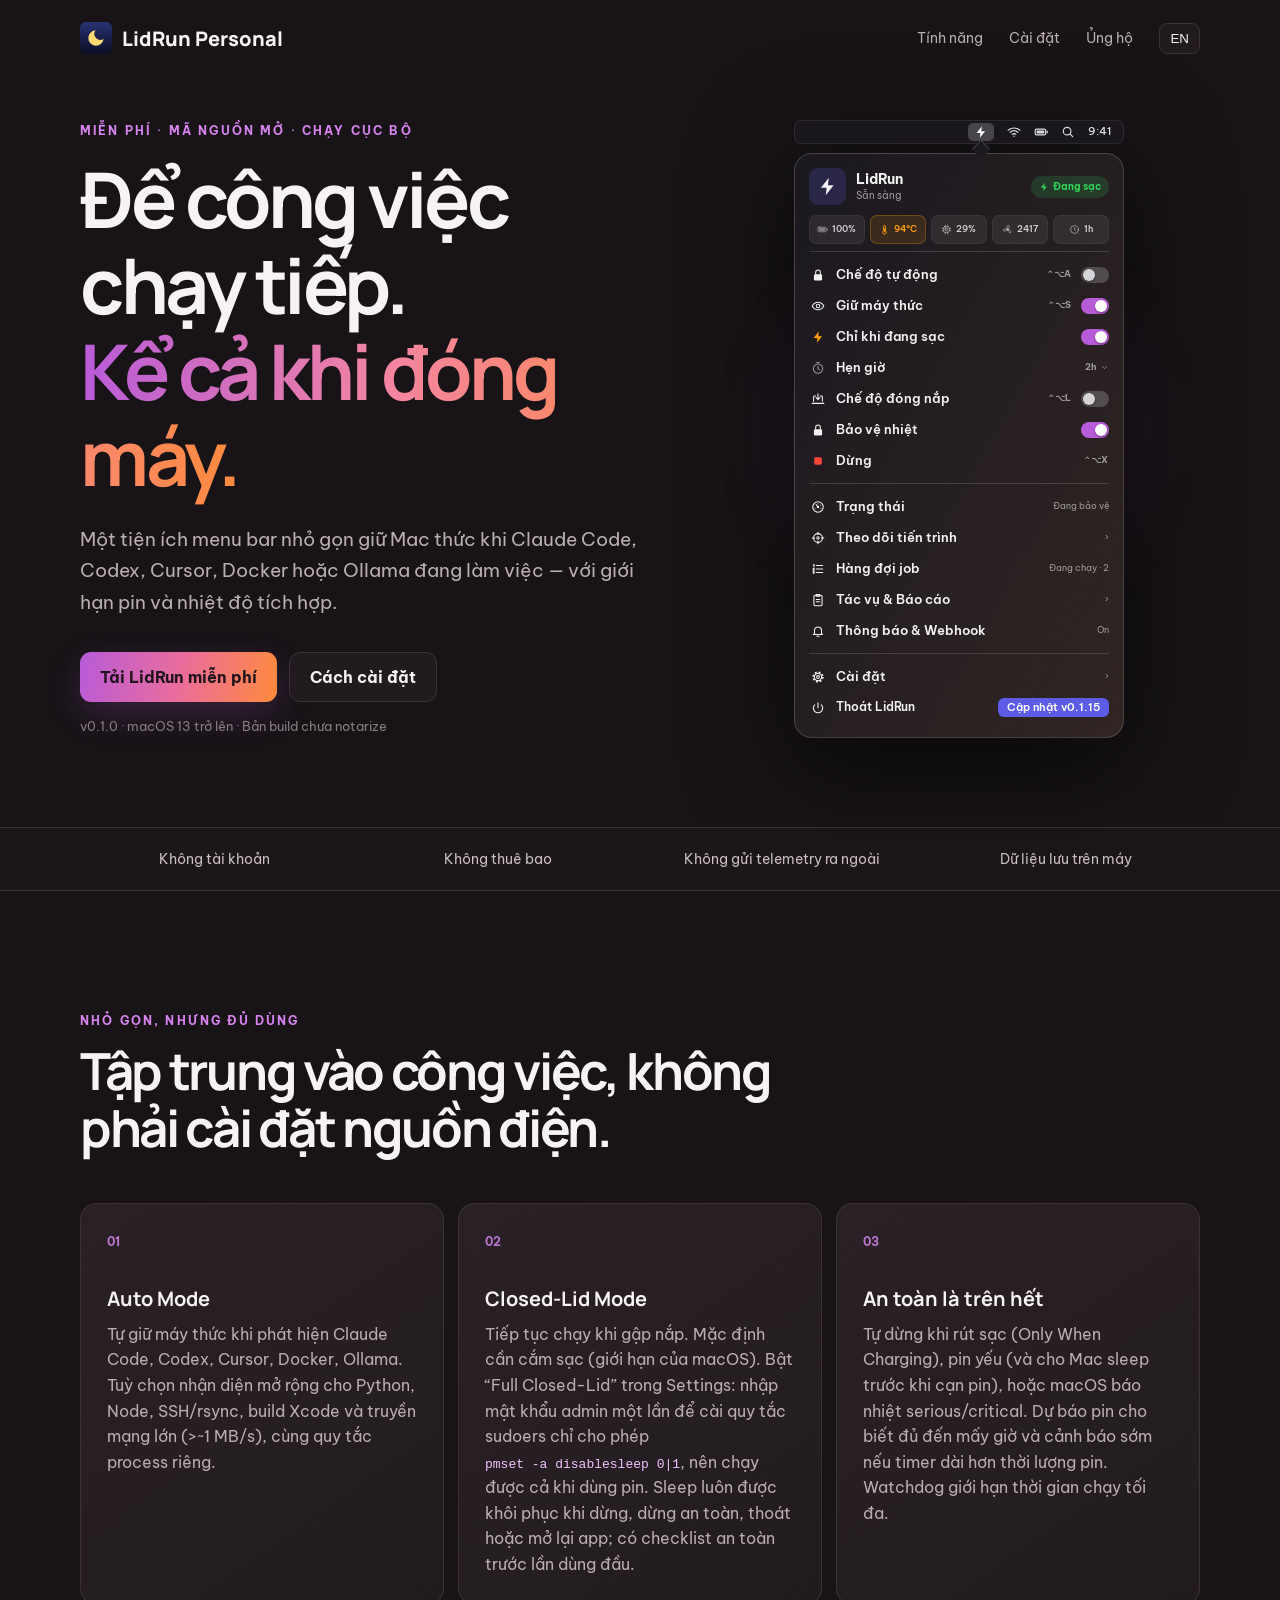
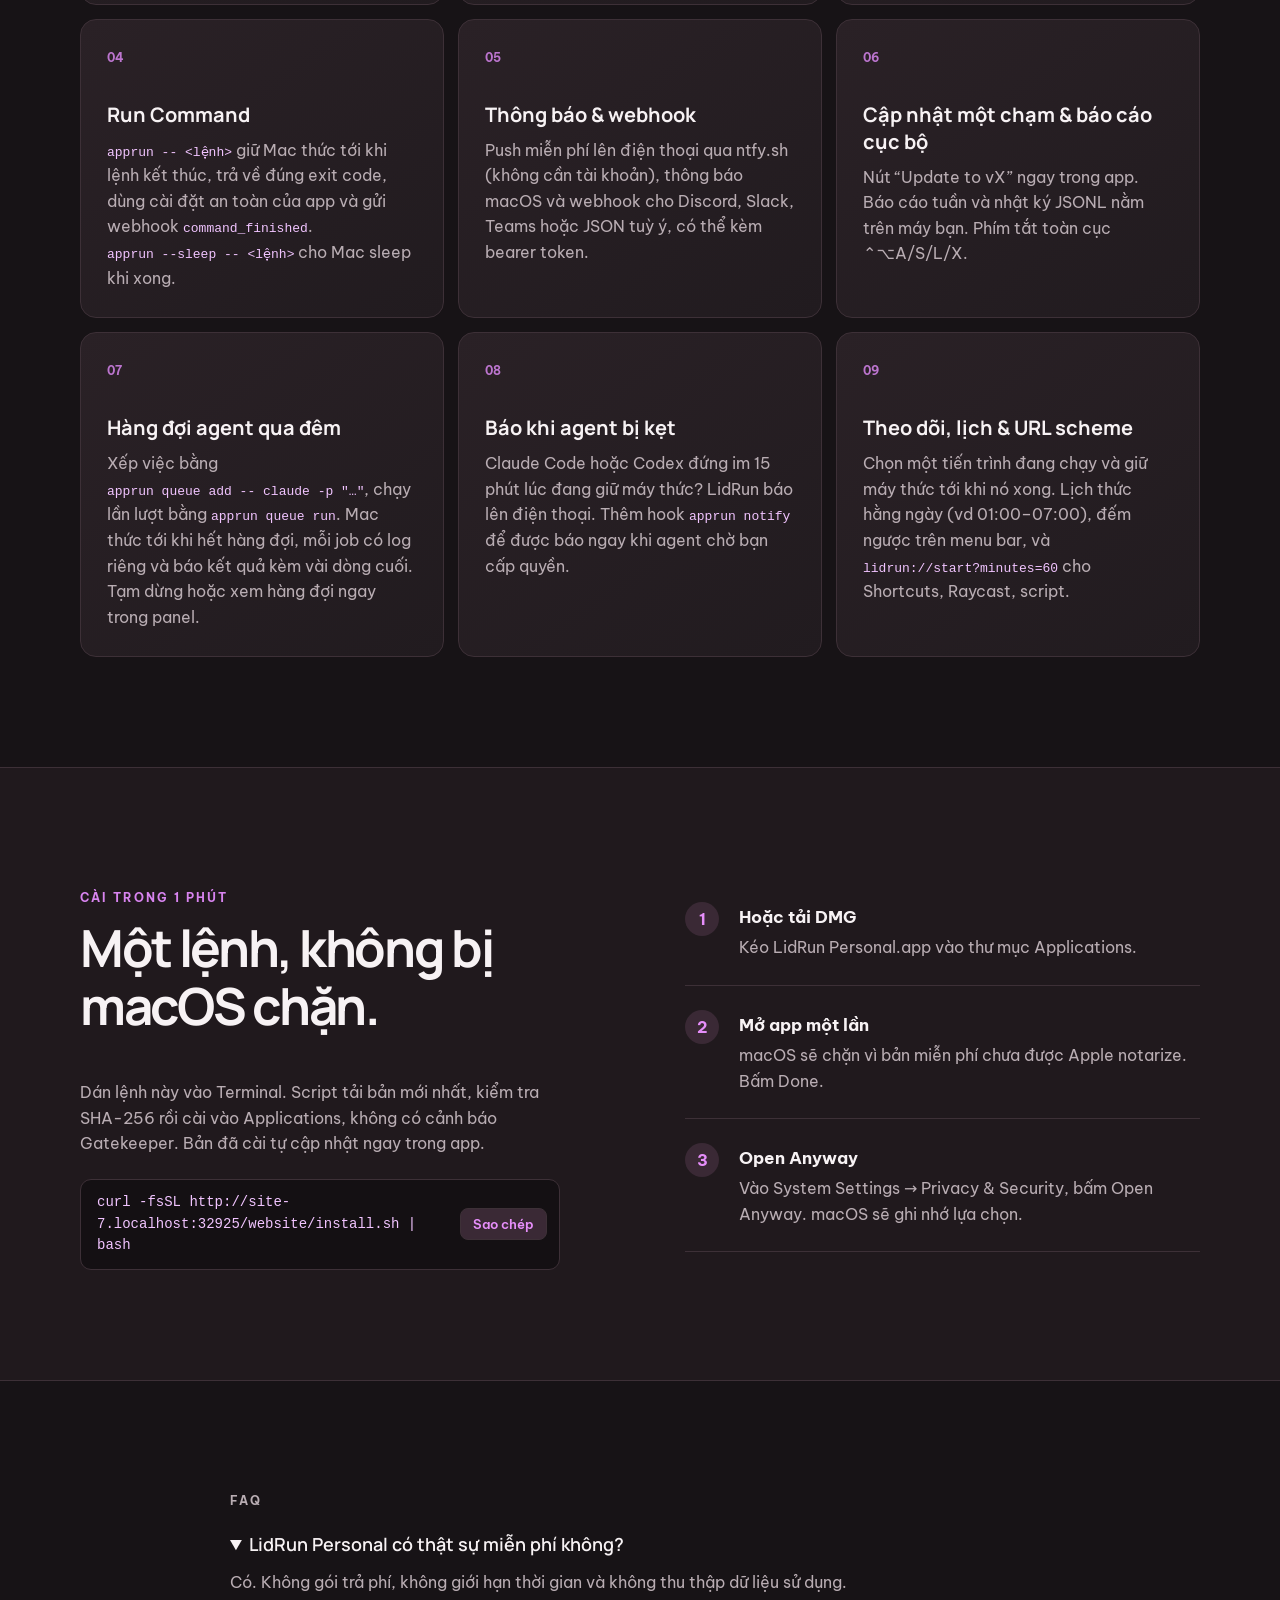
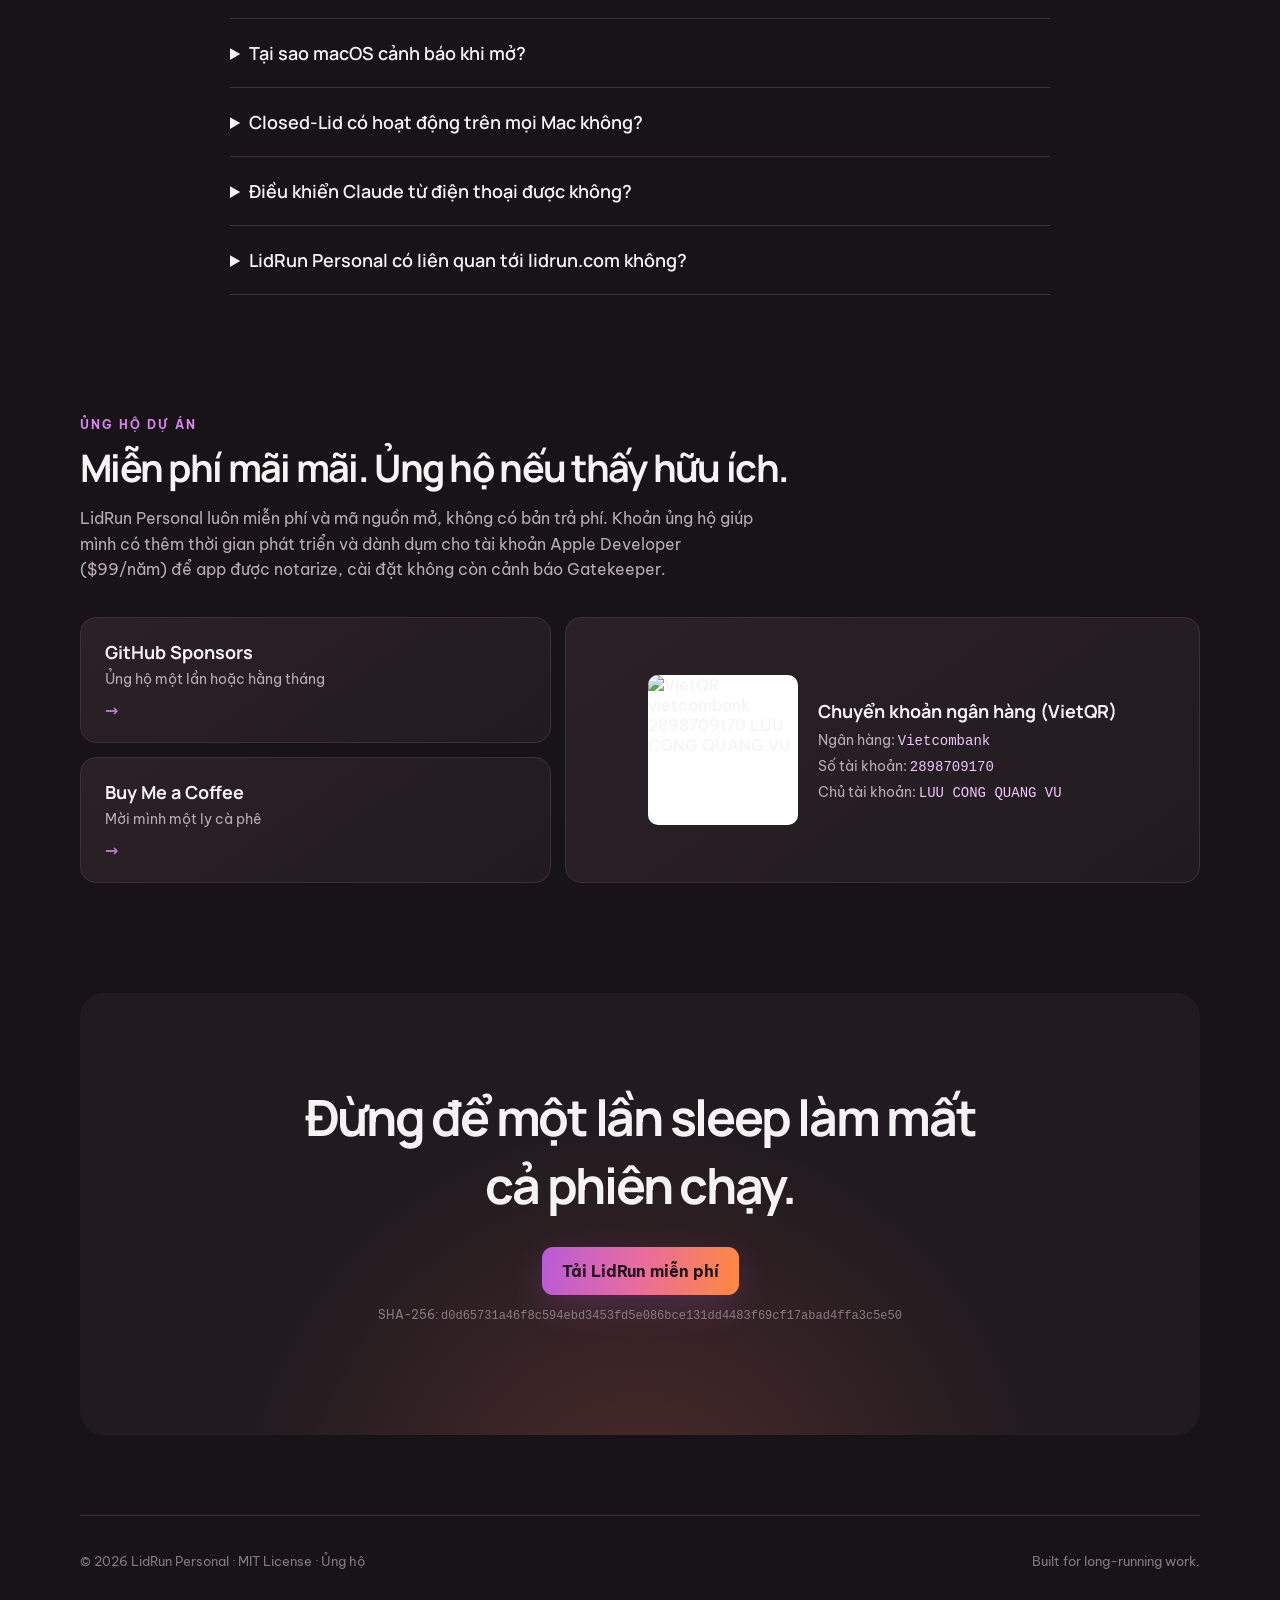
==== commit e1ffb972: "fix: don't flag claude remote-control as a stuck agent; document Remote Control Co-Authored-By: Clau" ====
--- a/website/index.html
+++ b/website/index.html
@@ -162,6 +162,7 @@
       <details open><summary data-i18n="q1">LidRun Personal có thật sự miễn phí không?</summary><p data-i18n="a1">Có. Không gói trả phí, không giới hạn thời gian và không thu thập dữ liệu sử dụng.</p></details>
       <details><summary data-i18n="q2">Tại sao macOS cảnh báo khi mở?</summary><p data-i18n="a2">Bản tải miễn phí chưa được notarize bằng tài khoản Apple Developer trả phí. Dùng lệnh cài Terminal, hoặc System Settings → Privacy &amp; Security → Open Anyway ở lần đầu.</p></details>
       <details><summary data-i18n="q3">Closed-Lid có hoạt động trên mọi Mac không?</summary><p data-i18n="a3">Mặc định Closed-Lid cần cắm sạc vì macOS chỉ cho phép như vậy. Muốn chạy bằng pin khi gập nắp, hãy bật Full Closed-Lid trong Settings. Dù cách nào, luôn để thoáng khe tản nhiệt, không bao giờ bỏ Mac vào túi khi đang chạy, và thử với công việc không quan trọng trước.</p></details>
+      <details><summary data-i18n="q5">Điều khiển Claude từ điện thoại được không?</summary><p data-i18n="a5">Được, bằng <a href="https://code.claude.com/docs/en/remote-control">Remote Control</a> có sẵn của Claude Code: chạy <code>claude remote-control</code> rồi duyệt quyền, gõ prompt tiếp từ app Claude. Remote Control cần Mac luôn thức và có mạng: bật Auto Mode (và Closed-Lid nếu gập nắp) để LidRun giữ phiên đó sống suốt đêm.</p></details>
       <details><summary data-i18n="q4">LidRun Personal có liên quan tới lidrun.com không?</summary><p data-i18n="a4">Không. Đây là dự án mã nguồn mở độc lập, không liên kết với sản phẩm thương mại LidRun tại lidrun.com. App được đổi tên thành “LidRun Personal” để tránh nhầm lẫn.</p></details>
     </section>
 
